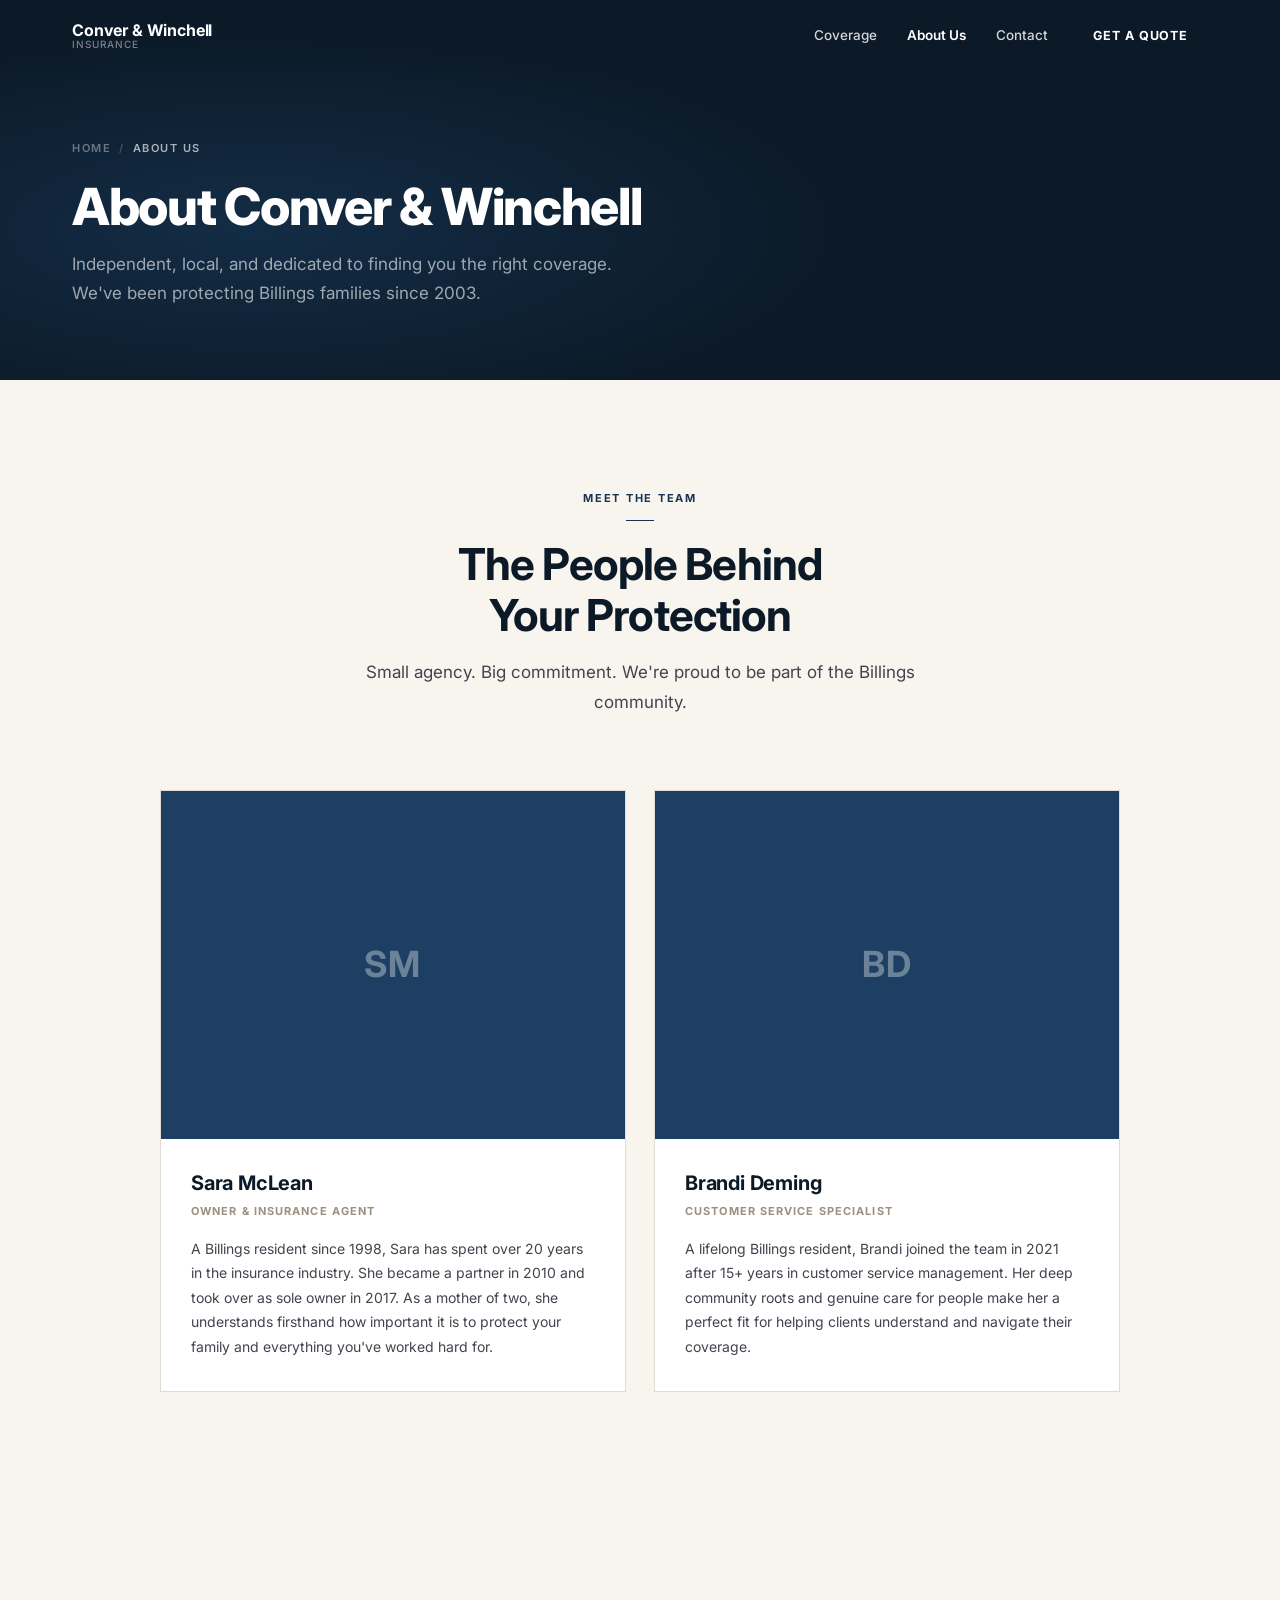
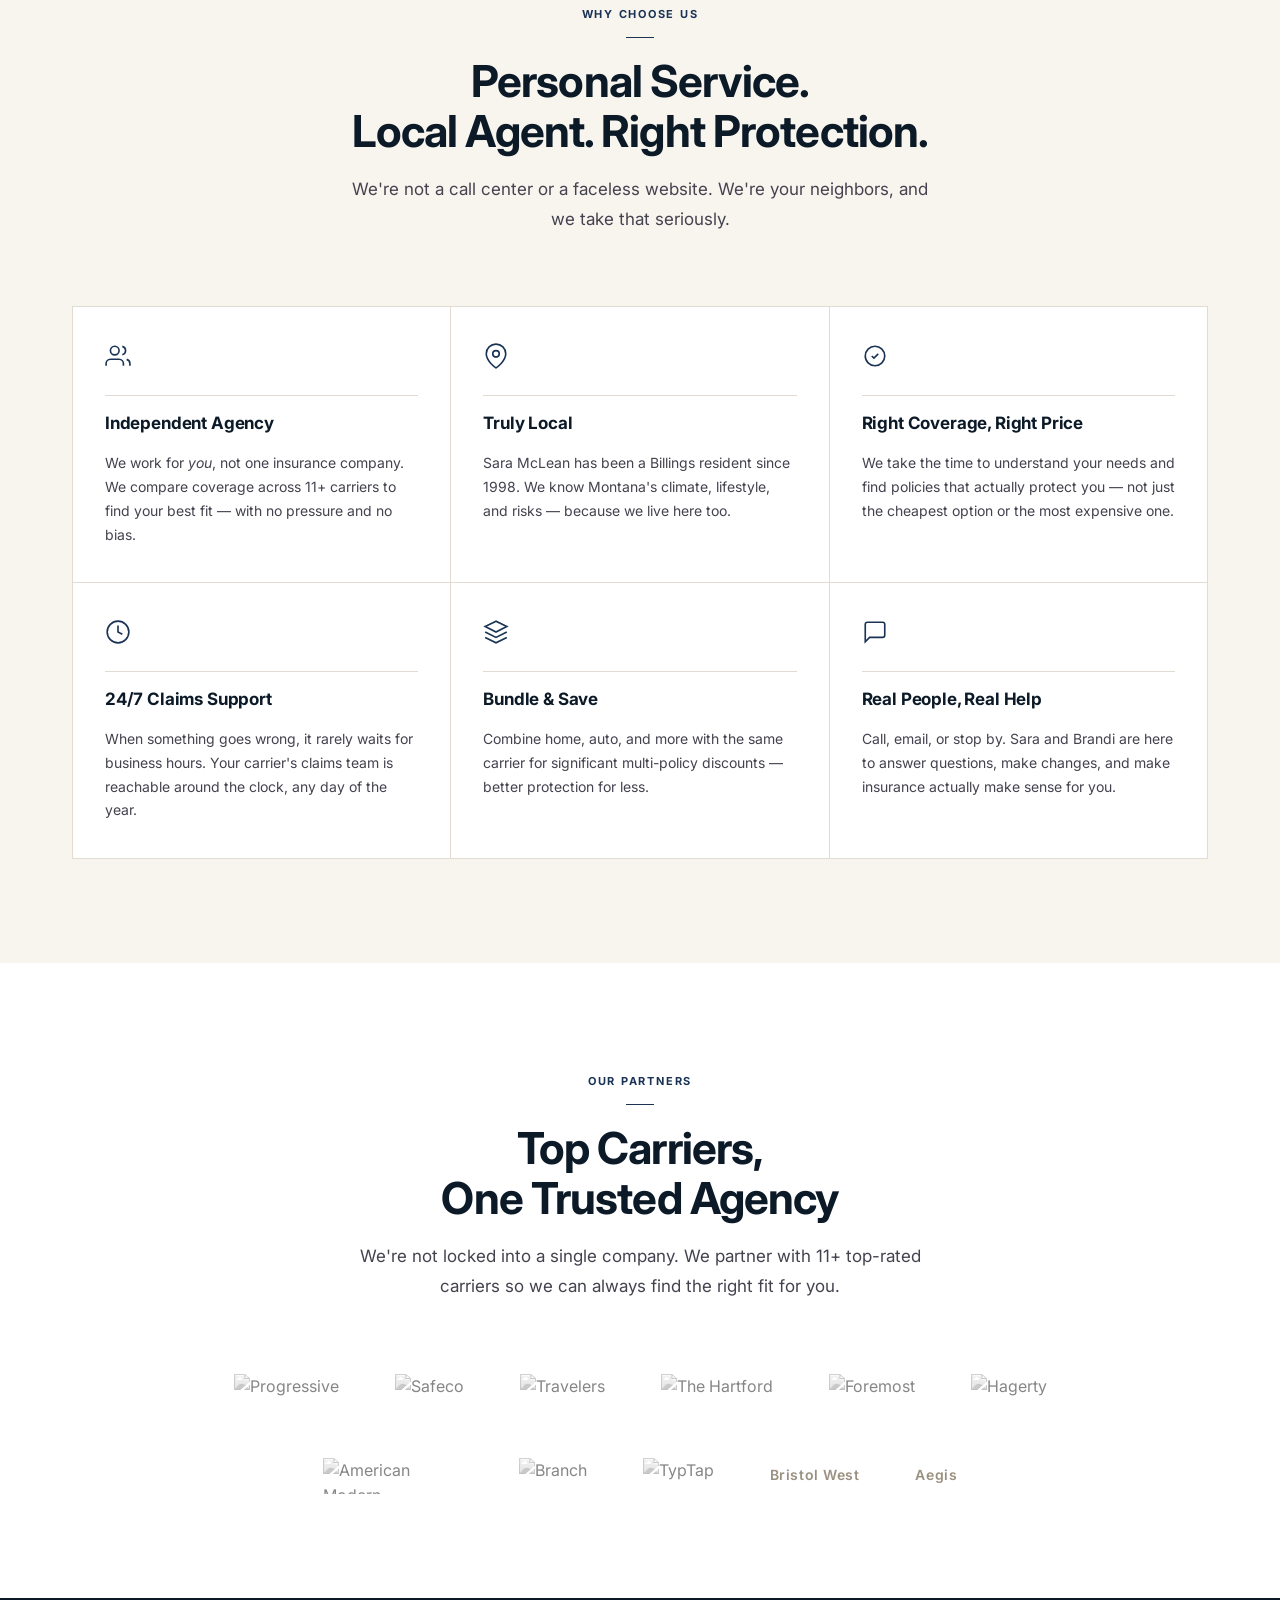
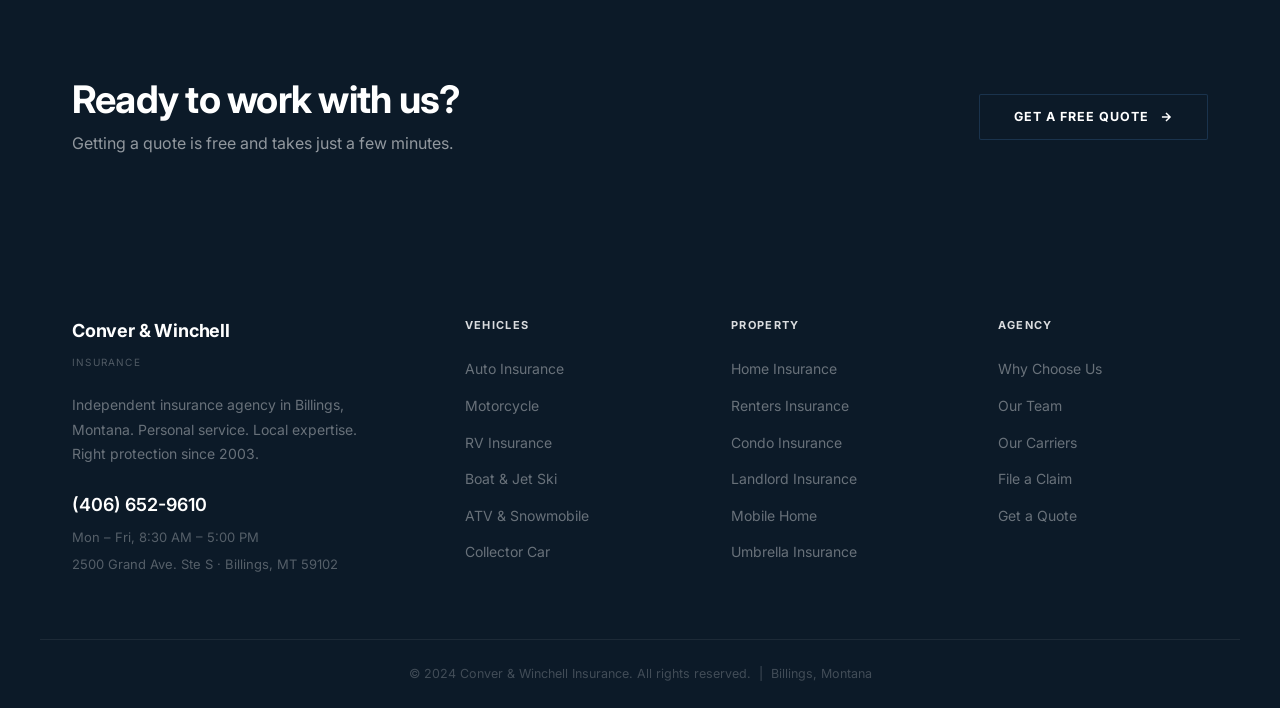
==== about.html @ ae06bf25 "Refactor to multi-page site + coverage redesign + logo fix - Split into 4 pages: index, coverage, ab" ====
<!DOCTYPE html>
<html lang="en">
<head>
  <meta charset="UTF-8" />
  <meta name="viewport" content="width=device-width, initial-scale=1.0" />
  <title>About Us | Conver &amp; Winchell Insurance | Billings, MT</title>
  <meta name="description" content="Meet Sara McLean and the Conver &amp; Winchell team. Billings' independent insurance agency since 2003, partnered with 11+ top-rated carriers." />
  <link rel="preconnect" href="https://fonts.googleapis.com" />
  <link rel="preconnect" href="https://fonts.gstatic.com" crossorigin />
  <link href="https://fonts.googleapis.com/css2?family=Inter:wght@300;400;500;600;700;800&display=swap" rel="stylesheet" />
  <link rel="stylesheet" href="css/styles.css" />
</head>
<body>

  <header class="nav" id="nav">
    <div class="container nav__inner">
      <a href="index.html" class="nav__brand">
        <img class="nav__logo-img" src="images/logo.jpg" alt="Conver &amp; Winchell Insurance" height="36" />
        <div class="nav__wordmark">
          <span class="nav__wordmark-main">Conver &amp; Winchell</span>
          <span class="nav__wordmark-sub">Insurance</span>
        </div>
      </a>
      <nav class="nav__links" id="navLinks">
        <a href="coverage.html">Coverage</a>
        <a href="about.html" class="active">About Us</a>
        <a href="contact.html">Contact</a>
        <a href="contact.html" class="nav__quote-btn">Get a Quote</a>
      </nav>
      <button class="nav__hamburger" id="navToggle" aria-label="Open menu" aria-expanded="false">
        <span></span><span></span><span></span>
      </button>
    </div>
  </header>

  <!-- PAGE HERO -->
  <div class="page-hero">
    <div class="container page-hero__content">
      <div class="page-hero__breadcrumb">
        <a href="index.html">Home</a>
        <span>/</span>
        <span style="color:rgba(255,255,255,0.65)">About Us</span>
      </div>
      <h1>About Conver &amp; Winchell</h1>
      <p>Independent, local, and dedicated to finding you the right coverage. We've been protecting Billings families since 2003.</p>
    </div>
  </div>

  <!-- TEAM -->
  <section class="section team">
    <div class="container">
      <div class="section-header">
        <div class="section-tag">Meet the Team</div>
        <h2>The People Behind<br>Your Protection</h2>
        <p>Small agency. Big commitment. We're proud to be part of the Billings community.</p>
      </div>
      <div class="team__grid">
        <div class="team-card">
          <div class="team-card__photo">
            <img src="https://static.wixstatic.com/media/12cca8_d02ec8679305476683359a0a6bf29cc0~mv2.jpg/v1/fill/w_800,h_534,al_c,q_85,usm_0.66_1.00_0.01,enc_avif,quality_auto/Sara%20(002).jpg" alt="Sara McLean, Owner" loading="lazy" onerror="this.closest('.team-card__photo').classList.add('team-card__photo--fallback'); this.remove();" />
            <div class="team-card__photo-fallback">SM</div>
          </div>
          <div class="team-card__info">
            <h3>Sara McLean</h3>
            <span class="team-card__role">Owner &amp; Insurance Agent</span>
            <p>A Billings resident since 1998, Sara has spent over 20 years in the insurance industry. She became a partner in 2010 and took over as sole owner in 2017. As a mother of two, she understands firsthand how important it is to protect your family and everything you've worked hard for.</p>
          </div>
        </div>
        <div class="team-card">
          <div class="team-card__photo">
            <img src="https://static.wixstatic.com/media/12cca8_3670897a6ec94ff3b78b48278ae83d05~mv2.jpg/v1/fill/w_800,h_534,al_c,q_85,usm_0.66_1.00_0.01,enc_avif,quality_auto/Brandi.jpg" alt="Brandi Deming, Customer Service Specialist" loading="lazy" onerror="this.closest('.team-card__photo').classList.add('team-card__photo--fallback'); this.remove();" />
            <div class="team-card__photo-fallback">BD</div>
          </div>
          <div class="team-card__info">
            <h3>Brandi Deming</h3>
            <span class="team-card__role">Customer Service Specialist</span>
            <p>A lifelong Billings resident, Brandi joined the team in 2021 after 15+ years in customer service management. Her deep community roots and genuine care for people make her a perfect fit for helping clients understand and navigate their coverage.</p>
          </div>
        </div>
      </div>
    </div>
  </section>

  <!-- WHY US (all 6) -->
  <section class="section why-us">
    <div class="container">
      <div class="section-header">
        <div class="section-tag">Why Choose Us</div>
        <h2>Personal Service.<br>Local Agent. Right Protection.</h2>
        <p>We're not a call center or a faceless website. We're your neighbors, and we take that seriously.</p>
      </div>
      <div class="why-grid" style="grid-template-columns:repeat(3,1fr);">
        <div class="why-card">
          <div class="why-card__icon"><svg width="26" height="26" viewBox="0 0 24 24" fill="none" stroke="currentColor" stroke-width="1.5"><path d="M17 21v-2a4 4 0 00-4-4H5a4 4 0 00-4 4v2"/><circle cx="9" cy="7" r="4"/><path d="M23 21v-2a4 4 0 00-3-3.87"/><path d="M16 3.13a4 4 0 010 7.75"/></svg></div>
          <h3>Independent Agency</h3>
          <p>We work for <em>you</em>, not one insurance company. We compare coverage across 11+ carriers to find your best fit — with no pressure and no bias.</p>
        </div>
        <div class="why-card">
          <div class="why-card__icon"><svg width="26" height="26" viewBox="0 0 24 24" fill="none" stroke="currentColor" stroke-width="1.5"><path d="M21 10c0 7-9 13-9 13s-9-6-9-13a9 9 0 0118 0z"/><circle cx="12" cy="10" r="3"/></svg></div>
          <h3>Truly Local</h3>
          <p>Sara McLean has been a Billings resident since 1998. We know Montana's climate, lifestyle, and risks — because we live here too.</p>
        </div>
        <div class="why-card">
          <div class="why-card__icon"><svg width="26" height="26" viewBox="0 0 24 24" fill="none" stroke="currentColor" stroke-width="1.5"><path d="M9 12l2 2 4-4"/><path d="M21 12a9 9 0 11-18 0 9 9 0 0118 0z"/></svg></div>
          <h3>Right Coverage, Right Price</h3>
          <p>We take the time to understand your needs and find policies that actually protect you — not just the cheapest option or the most expensive one.</p>
        </div>
        <div class="why-card">
          <div class="why-card__icon"><svg width="26" height="26" viewBox="0 0 24 24" fill="none" stroke="currentColor" stroke-width="1.5"><circle cx="12" cy="12" r="10"/><polyline points="12 6 12 12 16 14"/></svg></div>
          <h3>24/7 Claims Support</h3>
          <p>When something goes wrong, it rarely waits for business hours. Your carrier's claims team is reachable around the clock, any day of the year.</p>
        </div>
        <div class="why-card">
          <div class="why-card__icon"><svg width="26" height="26" viewBox="0 0 24 24" fill="none" stroke="currentColor" stroke-width="1.5"><path d="M12 2L2 7l10 5 10-5-10-5z"/><path d="M2 17l10 5 10-5"/><path d="M2 12l10 5 10-5"/></svg></div>
          <h3>Bundle &amp; Save</h3>
          <p>Combine home, auto, and more with the same carrier for significant multi-policy discounts — better protection for less.</p>
        </div>
        <div class="why-card">
          <div class="why-card__icon"><svg width="26" height="26" viewBox="0 0 24 24" fill="none" stroke="currentColor" stroke-width="1.5"><path d="M21 15a2 2 0 01-2 2H7l-4 4V5a2 2 0 012-2h14a2 2 0 012 2z"/></svg></div>
          <h3>Real People, Real Help</h3>
          <p>Call, email, or stop by. Sara and Brandi are here to answer questions, make changes, and make insurance actually make sense for you.</p>
        </div>
      </div>
    </div>
  </section>

  <!-- CARRIERS -->
  <section class="section carriers">
    <div class="container">
      <div class="section-header">
        <div class="section-tag">Our Partners</div>
        <h2>Top Carriers,<br>One Trusted Agency</h2>
        <p>We're not locked into a single company. We partner with 11+ top-rated carriers so we can always find the right fit for you.</p>
      </div>
      <div class="carriers__logos">
        <img class="carrier-logo" src="https://static.wixstatic.com/media/12cca8_eb70cc2b3afc4ffab5238d808706088e~mv2.jpg/v1/fill/w_230,h_42,al_c,q_80,usm_0.66_1.00_0.01,enc_avif,quality_auto/Progressive-Logo.jpg" alt="Progressive" loading="lazy" />
        <img class="carrier-logo" src="https://static.wixstatic.com/media/12cca8_be82174fc90d4200a54d570a594340ab~mv2.jpg/v1/fill/w_220,h_53,al_c,q_80,usm_0.66_1.00_0.01,enc_avif,quality_auto/safeco-insurance-logo-vector-safecologo.jpg" alt="Safeco" loading="lazy" />
        <img class="carrier-logo" src="https://static.wixstatic.com/media/12cca8_a5897dedb7a54caf919b7705b8a8332e~mv2.jpg/v1/fill/w_167,h_104,al_c,q_80,usm_0.66_1.00_0.01,enc_avif,quality_auto/Travelers-Logo.jpg" alt="Travelers" loading="lazy" />
        <img class="carrier-logo" src="https://static.wixstatic.com/media/12cca8_f392fc40018f4c13a8d346295acd20ad~mv2.png/v1/fill/w_142,h_68,al_c,q_85,usm_0.66_1.00_0.01,enc_avif,quality_auto/HARTFORD.png" alt="The Hartford" loading="lazy" />
        <img class="carrier-logo" src="https://static.wixstatic.com/media/12cca8_542b63949d0f4581acd6d596372db9f6~mv2.png/v1/fill/w_180,h_42,al_c,q_85,enc_avif,quality_auto/Foremost_color_med.png" alt="Foremost" loading="lazy" />
        <img class="carrier-logo" src="https://static.wixstatic.com/media/12cca8_94cd433cd9ab499a893c1ceb09496457~mv2.png/v1/fill/w_180,h_34,al_c,q_85,usm_0.66_1.00_0.01,enc_avif,quality_auto/hagerty.png" alt="Hagerty" loading="lazy" />
        <img class="carrier-logo" src="https://static.wixstatic.com/media/12cca8_4eeb69798c844471b12ec43713941ce2~mv2.jpg/v1/fill/w_144,h_68,al_c,q_80,usm_0.66_1.00_0.01,enc_avif,quality_auto/AMIG-logo.jpg" alt="American Modern" loading="lazy" />
        <img class="carrier-logo" src="https://static.wixstatic.com/media/12cca8_051c0cf121d84843b0f9e09557c75b91~mv2.png/v1/crop/x_0,y_3,w_276,h_94/fill/w_180,h_61,al_c,q_85,usm_0.66_1.00_0.01,enc_avif,quality_auto/branch.png" alt="Branch" loading="lazy" />
        <img class="carrier-logo" src="https://static.wixstatic.com/media/12cca8_ef57042d51fb4580a49aae3b938a0dbe~mv2.png/v1/crop/x_0,y_8,w_237,h_86/fill/w_180,h_65,al_c,q_85,usm_0.66_1.00_0.01,enc_avif,quality_auto/typtap.png" alt="TypTap" loading="lazy" />
        <span class="carrier-text-badge">Bristol West</span>
        <span class="carrier-text-badge">Aegis</span>
      </div>
    </div>
  </section>

  <!-- CTA STRIP -->
  <div class="cta-strip">
    <div class="container">
      <div class="cta-strip__inner">
        <div>
          <h2>Ready to work with us?</h2>
          <p>Getting a quote is free and takes just a few minutes.</p>
        </div>
        <a href="contact.html" class="btn-primary">
          <span>Get a Free Quote</span>
          <svg width="14" height="14" viewBox="0 0 24 24" fill="none" stroke="currentColor" stroke-width="2.5"><path d="M5 12h14M12 5l7 7-7 7"/></svg>
        </a>
      </div>
    </div>
  </div>

  <footer class="footer">
    <div class="container footer__inner">
      <div class="footer__brand">
        <div class="footer__wordmark"><span>Conver &amp; Winchell</span><small>Insurance</small></div>
        <p>Independent insurance agency in Billings, Montana. Personal service. Local expertise. Right protection since 2003.</p>
        <div class="footer__contact-info">
          <a href="tel:4066529610">(406) 652-9610</a>
          <span>Mon – Fri, 8:30 AM – 5:00 PM</span>
          <span>2500 Grand Ave. Ste S · Billings, MT 59102</span>
        </div>
      </div>
      <div class="footer__col"><h4>Vehicles</h4><ul><li><a href="coverage.html">Auto Insurance</a></li><li><a href="coverage.html">Motorcycle</a></li><li><a href="coverage.html">RV Insurance</a></li><li><a href="coverage.html">Boat &amp; Jet Ski</a></li><li><a href="coverage.html">ATV &amp; Snowmobile</a></li><li><a href="coverage.html">Collector Car</a></li></ul></div>
      <div class="footer__col"><h4>Property</h4><ul><li><a href="coverage.html">Home Insurance</a></li><li><a href="coverage.html">Renters Insurance</a></li><li><a href="coverage.html">Condo Insurance</a></li><li><a href="coverage.html">Landlord Insurance</a></li><li><a href="coverage.html">Mobile Home</a></li><li><a href="coverage.html">Umbrella Insurance</a></li></ul></div>
      <div class="footer__col"><h4>Agency</h4><ul><li><a href="about.html">Why Choose Us</a></li><li><a href="about.html">Our Team</a></li><li><a href="about.html">Our Carriers</a></li><li><a href="contact.html">File a Claim</a></li><li><a href="contact.html">Get a Quote</a></li></ul></div>
    </div>
    <div class="footer__bottom"><div class="container"><p>&copy; 2024 Conver &amp; Winchell Insurance. All rights reserved. &nbsp;|&nbsp; Billings, Montana</p></div></div>
  </footer>

  <script src="js/main.js"></script>
</body>
</html>
---- css/styles.css ----
/* ============================================================
   Conver & Winchell Insurance — Stylesheet v4
   Multi-page. Navy + white. No boxes on coverage.
   ============================================================ */

:root {
  --navy:       #1a3355;
  --navy-dark:  #0c1a28;
  --navy-mid:   #1d3f63;
  --cream:      #f8f5ef;
  --off-white:  #f0ebe0;
  --stone:      #e2dbd2;
  --mid-stone:  #9a9080;
  --text-dark:  #0d0d14;
  --text-mid:   #44424e;
  --text-light: #7a7070;
  --white:      #ffffff;

  --font: 'Inter', system-ui, -apple-system, BlinkMacSystemFont, 'Segoe UI', sans-serif;

  --shadow-sm:  0 1px 3px rgba(0,0,0,0.08);
  --shadow-md:  0 4px 20px rgba(0,0,0,0.10);
  --shadow-lg:  0 12px 44px rgba(0,0,0,0.13);
  --shadow-xl:  0 24px 72px rgba(0,0,0,0.16);

  --r1: 2px;
  --r2: 4px;
}

/* === RESET === */
*, *::before, *::after { box-sizing: border-box; margin: 0; padding: 0; }
html { scroll-behavior: smooth; font-size: 16px; }
body {
  font-family: var(--font);
  color: var(--text-dark);
  background: var(--white);
  line-height: 1.6;
  -webkit-font-smoothing: antialiased;
}
img { max-width: 100%; height: auto; display: block; }
a { text-decoration: none; color: inherit; }
em { font-style: italic; }

.container { max-width: 1200px; margin: 0 auto; padding: 0 32px; }
.section { padding: 104px 0; }

/* Section label */
.section-tag {
  display: inline-block;
  font-size: 11px;
  font-weight: 700;
  letter-spacing: 0.16em;
  text-transform: uppercase;
  color: var(--navy);
  margin-bottom: 18px;
  position: relative;
  padding-bottom: 14px;
}
.section-tag::after {
  content: '';
  position: absolute;
  bottom: 0; left: 50%;
  transform: translateX(-50%);
  width: 28px; height: 1px;
  background: var(--navy);
}

.section-header { text-align: center; max-width: 600px; margin: 0 auto 72px; }
.section-header h2 {
  font-size: clamp(28px, 3.8vw, 44px);
  font-weight: 700;
  color: var(--navy-dark);
  line-height: 1.15;
  margin-bottom: 18px;
  letter-spacing: -0.02em;
}
.section-header p { font-size: 17px; color: var(--text-mid); line-height: 1.75; }

/* ============================================================
   BUTTONS
   ============================================================ */
.btn {
  display: inline-flex; align-items: center; justify-content: center;
  gap: 9px; padding: 14px 32px;
  border-radius: var(--r1);
  font-family: var(--font); font-size: 12.5px; font-weight: 700;
  letter-spacing: 0.08em; text-transform: uppercase;
  cursor: pointer; border: none;
  transition: all 0.2s ease; white-space: nowrap; line-height: 1;
}

.btn--outline-white {
  background: transparent; color: var(--white);
  border: 1px solid rgba(255,255,255,0.38);
}
.btn--outline-white:hover {
  background: rgba(255,255,255,0.10);
  border-color: rgba(255,255,255,0.65);
  transform: translateY(-1px);
}

.btn--navy { background: var(--navy); color: var(--white); }
.btn--navy:hover { background: var(--navy-dark); transform: translateY(-1px); }

.btn--full { width: 100%; }

/* Animated primary CTA */
.btn-primary {
  position: relative; overflow: hidden;
  display: inline-flex; align-items: center; justify-content: center;
  gap: 10px; padding: 15px 34px;
  border-radius: var(--r1);
  font-family: var(--font); font-size: 12.5px; font-weight: 700;
  letter-spacing: 0.08em; text-transform: uppercase;
  color: var(--white); background: var(--navy-dark);
  border: 1px solid rgba(80,140,210,0.22);
  cursor: pointer; white-space: nowrap; line-height: 1;
  text-decoration: none;
  transition: transform 0.2s ease, box-shadow 0.3s ease, border-color 0.35s ease;
}
.btn-primary::before {
  content: '';
  position: absolute; inset: -24px;
  background: linear-gradient(120deg,
    #0c1a28 0%, #0f2d6e 22%, #1a4fa0 44%,
    #2464be 55%, #1a4fa0 66%, #0f2d6e 80%, #0c1a28 100%
  );
  background-size: 280% 280%;
  opacity: 0; filter: blur(14px);
  animation: cta-drift 6s ease infinite;
  transition: opacity 0.45s ease; z-index: 0;
}
.btn-primary:hover::before { opacity: 0.95; }
.btn-primary:hover {
  transform: translateY(-1px);
  box-shadow: 0 8px 36px rgba(15,45,110,0.55);
  border-color: rgba(80,140,210,0.50);
}
.btn-primary:active { transform: translateY(0); }
.btn-primary span, .btn-primary svg { position: relative; z-index: 1; }
.btn-primary.btn--full { width: 100%; }

@keyframes cta-drift {
  0%   { background-position: 0% 50%; }
  50%  { background-position: 100% 50%; }
  100% { background-position: 0% 50%; }
}

/* ============================================================
   NAVIGATION
   ============================================================ */
.nav {
  position: fixed; top: 0; left: 0; right: 0; z-index: 200;
  background: linear-gradient(to bottom, rgba(12,26,40,0.72) 0%, transparent 100%);
  transition: background 0.3s ease, box-shadow 0.3s ease;
}
.nav.scrolled {
  background: rgba(255,255,255,0.97);
  backdrop-filter: blur(20px);
  -webkit-backdrop-filter: blur(20px);
  box-shadow: 0 1px 0 rgba(0,0,0,0.08);
}

.nav__inner {
  display: flex; align-items: center; justify-content: space-between;
  height: 72px;
}

/* Logo: image shows only on white (scrolled) nav */
.nav__brand { display: flex; align-items: center; }

.nav__logo-img {
  display: none; height: 36px; width: auto; object-fit: contain;
}
.nav.scrolled .nav__logo-img { display: block; }

/* Wordmark: plain white text over dark hero — no box, no background */
.nav__wordmark { display: flex; flex-direction: column; line-height: 1.1; }
.nav__wordmark-main {
  font-size: 16px; font-weight: 700;
  color: var(--white); letter-spacing: -0.01em;
}
.nav__wordmark-sub {
  font-size: 10px; font-weight: 500;
  color: rgba(255,255,255,0.45);
  letter-spacing: 0.10em; text-transform: uppercase;
}
.nav.scrolled .nav__wordmark { display: none; }

/* Desktop links */
.nav__links { display: flex; align-items: center; gap: 0; }
.nav__links a {
  font-size: 13.5px; font-weight: 500;
  color: rgba(255,255,255,0.82);
  padding: 8px 15px;
  transition: color 0.2s ease;
  border-radius: var(--r1);
}
.nav__links a:hover { color: var(--white); }
.nav__links a.active { color: var(--white); font-weight: 600; }

.nav.scrolled .nav__links a { color: var(--text-mid); }
.nav.scrolled .nav__links a:hover { color: var(--navy-dark); }
.nav.scrolled .nav__links a.active { color: var(--navy-dark); font-weight: 600; }

.nav__quote-btn {
  background: var(--navy-dark) !important; color: var(--white) !important;
  font-weight: 700 !important; font-size: 12.5px !important;
  letter-spacing: 0.07em !important; text-transform: uppercase !important;
  border-radius: var(--r1) !important; padding: 9px 20px !important;
  margin-left: 10px;
  transition: background 0.2s ease, box-shadow 0.2s ease !important;
}
.nav__quote-btn:hover {
  background: var(--navy) !important;
  box-shadow: 0 4px 16px rgba(12,26,40,0.30) !important;
}
/* On scrolled white nav the quote btn stays dark */
.nav.scrolled .nav__quote-btn {
  background: var(--navy-dark) !important;
  color: var(--white) !important;
}

/* Hamburger */
.nav__hamburger {
  display: none; flex-direction: column; justify-content: center;
  gap: 5px; width: 36px; height: 36px;
  background: none; border: none; cursor: pointer; padding: 4px;
}
.nav__hamburger span {
  display: block; width: 22px; height: 1.5px;
  background: var(--white); transition: all 0.2s ease;
}
.nav.scrolled .nav__hamburger span { background: var(--navy-dark); }
.nav__hamburger.open span:nth-child(1) { transform: translateY(6.5px) rotate(45deg); }
.nav__hamburger.open span:nth-child(2) { opacity: 0; }
.nav__hamburger.open span:nth-child(3) { transform: translateY(-6.5px) rotate(-45deg); }

/* ============================================================
   HOME HERO
   ============================================================ */
.hero {
  display: grid; grid-template-columns: 1fr 1fr;
  min-height: 100vh; min-height: 100svh; overflow: hidden;
}
.hero__left {
  background: var(--navy-dark);
  display: flex; flex-direction: column; justify-content: center;
  padding: 132px 72px 80px;
  position: relative; z-index: 1;
}
.hero__left::before {
  content: ''; position: absolute; inset: 0;
  background: radial-gradient(ellipse 80% 60% at 10% 60%, rgba(26,63,99,0.6) 0%, transparent 70%);
  pointer-events: none;
}
.hero__logo-lockup {
  display: flex; align-items: center; gap: 14px;
  margin-bottom: 44px; position: relative;
}
.hero__logo-main { font-size: 18px; font-weight: 700; color: var(--white); letter-spacing: -0.01em; white-space: nowrap; }
.hero__logo-rule { display: block; width: 1px; height: 20px; background: rgba(255,255,255,0.20); flex-shrink: 0; }
.hero__logo-sub { font-size: 11px; font-weight: 500; color: rgba(255,255,255,0.40); letter-spacing: 0.12em; text-transform: uppercase; }
.hero__eyebrow { font-size: 11.5px; font-weight: 600; letter-spacing: 0.12em; text-transform: uppercase; color: rgba(255,255,255,0.52); margin-bottom: 20px; position: relative; }
.hero__title { font-size: clamp(36px,3.8vw,58px); font-weight: 800; color: var(--white); line-height: 1.08; letter-spacing: -0.025em; margin-bottom: 22px; position: relative; }
.hero__desc { font-size: 16.5px; color: rgba(255,255,255,0.65); line-height: 1.75; margin-bottom: 40px; max-width: 480px; position: relative; }
.hero__ctas { display: flex; flex-wrap: wrap; gap: 12px; margin-bottom: 56px; position: relative; }
.hero__carriers { position: relative; }
.hero__carriers-label { display: block; font-size: 10.5px; font-weight: 600; letter-spacing: 0.12em; text-transform: uppercase; color: rgba(255,255,255,0.28); margin-bottom: 12px; }
.hero__carrier-list { display: flex; flex-wrap: wrap; gap: 8px; }
.hero__carrier-list span { font-size: 12px; font-weight: 500; color: rgba(255,255,255,0.50); background: rgba(255,255,255,0.06); border: 1px solid rgba(255,255,255,0.10); padding: 5px 13px; border-radius: var(--r1); }

.hero__right { position: relative; overflow: hidden; background: var(--navy-mid); }
.hero__car-img { width: 100%; height: 100%; object-fit: cover; object-position: center; display: block; }
.hero__right-fade { position: absolute; top: 0; bottom: 0; left: 0; width: 140px; background: linear-gradient(to right, var(--navy-dark), transparent); pointer-events: none; }

@keyframes fadeUp { from { opacity:0; transform:translateY(18px); } to { opacity:1; transform:translateY(0); } }
.hero__logo-lockup { animation: fadeUp 0.65s 0.15s ease both; }
.hero__eyebrow     { animation: fadeUp 0.65s 0.30s ease both; }
.hero__title       { animation: fadeUp 0.65s 0.45s ease both; }
.hero__desc        { animation: fadeUp 0.65s 0.58s ease both; }
.hero__ctas        { animation: fadeUp 0.65s 0.70s ease both; }
.hero__carriers    { animation: fadeUp 0.65s 0.82s ease both; }

/* ============================================================
   INTERIOR PAGE HERO (compact dark header)
   ============================================================ */
.page-hero {
  background: var(--navy-dark);
  padding: 140px 0 72px;
  position: relative;
  overflow: hidden;
}
.page-hero::before {
  content: ''; position: absolute; inset: 0;
  background: radial-gradient(ellipse 70% 80% at 20% 60%, rgba(26,63,99,0.5) 0%, transparent 65%);
  pointer-events: none;
}
.page-hero__content { position: relative; z-index: 1; }
.page-hero__breadcrumb {
  font-size: 11px; font-weight: 600; letter-spacing: 0.14em;
  text-transform: uppercase; color: rgba(255,255,255,0.38);
  margin-bottom: 20px;
  display: flex; align-items: center; gap: 8px;
}
.page-hero__breadcrumb a { color: rgba(255,255,255,0.38); transition: color 0.2s; }
.page-hero__breadcrumb a:hover { color: rgba(255,255,255,0.65); }
.page-hero__breadcrumb span { color: rgba(255,255,255,0.22); }
.page-hero h1 {
  font-size: clamp(32px, 4vw, 52px); font-weight: 800;
  color: var(--white); line-height: 1.1; letter-spacing: -0.025em;
  margin-bottom: 16px;
}
.page-hero p { font-size: 17px; color: rgba(255,255,255,0.60); line-height: 1.7; max-width: 560px; }

/* ============================================================
   STATS BAR
   ============================================================ */
.stats { background: var(--navy); }
.stats__grid { display: grid; grid-template-columns: repeat(4,1fr); }
.stat { padding: 48px 24px; text-align: center; border-right: 1px solid rgba(255,255,255,0.07); }
.stat:last-child { border-right: none; }
.stat__number { font-size: 42px; font-weight: 800; color: var(--white); line-height: 1; margin-bottom: 8px; letter-spacing: -0.02em; }
.stat__label { font-size: 12.5px; font-weight: 500; color: rgba(255,255,255,0.45); letter-spacing: 0.03em; line-height: 1.4; }

/* ============================================================
   HOME: FEATURED COVERAGE PREVIEW
   ============================================================ */
.featured-coverage { background: var(--white); }

.featured-coverage__grid {
  display: grid;
  grid-template-columns: repeat(3,1fr);
  gap: 0;
  border: 1px solid var(--stone);
  margin-bottom: 40px;
}

.feat-item {
  padding: 36px 32px 32px;
  border-right: 1px solid var(--stone);
  display: flex; flex-direction: column; gap: 14px;
  transition: background 0.2s ease;
}
.feat-item:last-child { border-right: none; }
.feat-item:hover { background: var(--cream); }

.feat-item__icon { color: var(--navy); margin-bottom: 4px; }

.feat-item__num {
  font-size: 10px; font-weight: 700; letter-spacing: 0.14em;
  text-transform: uppercase; color: var(--mid-stone);
}
.feat-item h3 { font-size: 20px; font-weight: 700; color: var(--navy-dark); letter-spacing: -0.01em; }
.feat-item p { font-size: 14px; color: var(--text-mid); line-height: 1.7; flex: 1; }
.feat-item__link {
  font-size: 12px; font-weight: 700; color: var(--navy);
  text-transform: uppercase; letter-spacing: 0.07em;
  display: inline-flex; align-items: center; gap: 6px;
  transition: gap 0.2s ease;
}
.feat-item:hover .feat-item__link { gap: 10px; }

.featured-coverage__all {
  text-align: center;
}
.featured-coverage__all a {
  font-size: 13px; font-weight: 700; color: var(--navy);
  text-transform: uppercase; letter-spacing: 0.08em;
  border-bottom: 1px solid var(--navy);
  padding-bottom: 2px;
  transition: opacity 0.2s ease;
}
.featured-coverage__all a:hover { opacity: 0.6; }

/* ============================================================
   COVERAGE PAGE — editorial list (no boxes)
   ============================================================ */
.coverage-page { background: var(--white); }

.coverage-section { padding: 72px 0 0; }
.coverage-section:last-child { padding-bottom: 104px; }

.coverage-section__header {
  display: flex; align-items: baseline;
  gap: 20px; padding-bottom: 24px;
  border-bottom: 2px solid var(--navy-dark);
  margin-bottom: 0;
}
.coverage-section__title {
  font-size: 13px; font-weight: 700; letter-spacing: 0.14em;
  text-transform: uppercase; color: var(--navy-dark);
}
.coverage-section__count {
  font-size: 12px; color: var(--mid-stone); letter-spacing: 0.04em;
}

/* Each coverage type — a horizontal row, no box */
.cov-row {
  display: grid;
  grid-template-columns: 52px 1fr auto;
  align-items: start;
  gap: 24px;
  padding: 32px 0;
  border-bottom: 1px solid var(--stone);
  cursor: default;
  transition: background 0.18s ease, padding-left 0.18s ease;
  border-radius: 0;
}
.cov-row:hover {
  background: var(--cream);
  padding-left: 16px;
  padding-right: 16px;
  margin-left: -16px;
  margin-right: -16px;
}

.cov-row__icon {
  width: 52px; height: 52px;
  display: flex; align-items: center; justify-content: center;
  color: var(--navy); flex-shrink: 0; margin-top: 2px;
}
.cov-row__body { display: flex; flex-direction: column; gap: 8px; }
.cov-row__title { font-size: 19px; font-weight: 700; color: var(--navy-dark); letter-spacing: -0.01em; }
.cov-row__desc { font-size: 14px; color: var(--text-mid); line-height: 1.7; max-width: 560px; }
.cov-row__carriers { font-size: 11.5px; color: var(--mid-stone); font-weight: 500; margin-top: 2px; }

.cov-row__action {
  display: flex; align-items: center; gap: 6px;
  font-size: 12px; font-weight: 700; color: var(--navy);
  text-transform: uppercase; letter-spacing: 0.07em;
  opacity: 0; transition: opacity 0.18s ease;
  padding-top: 6px; white-space: nowrap;
}
.cov-row:hover .cov-row__action { opacity: 1; }

/* ============================================================
   WHY US (home condensed 3-col + about full 3-col)
   ============================================================ */
.why-us { background: var(--cream); }

.why-grid {
  display: grid; grid-template-columns: repeat(3,1fr);
  gap: 1px; background: var(--stone); border: 1px solid var(--stone);
}
.why-card {
  display: flex; flex-direction: column; gap: 14px;
  padding: 36px 32px; background: var(--white);
  transition: background 0.2s ease;
}
.why-card:hover { background: var(--cream); }
.why-card__icon { color: var(--navy); margin-bottom: 4px; }
.why-card h3 {
  font-size: 17px; font-weight: 700; color: var(--navy-dark);
  letter-spacing: -0.01em; padding-top: 14px;
  border-top: 1px solid var(--stone);
}
.why-card p { font-size: 14px; color: var(--text-mid); line-height: 1.70; }
.why-card p em { font-style: italic; }

/* ============================================================
   LIFESTYLE SECTION (house image)
   ============================================================ */
.lifestyle { display: grid; grid-template-columns: 1fr 1fr; min-height: 560px; overflow: hidden; }
.lifestyle__visual { position: relative; overflow: hidden; }
.lifestyle__visual img { width:100%; height:100%; object-fit:cover; object-position:center; display:block; transition: transform 0.8s ease; }
.lifestyle:hover .lifestyle__visual img { transform: scale(1.03); }
.lifestyle__content { background: var(--navy-dark); padding: 80px 72px; display: flex; flex-direction: column; justify-content: center; gap: 20px; }
.lifestyle__content .section-tag { color: rgba(255,255,255,0.52); text-align: left; margin-bottom: 0; }
.lifestyle__content .section-tag::after { left: 0; transform: none; background: rgba(255,255,255,0.22); }
.lifestyle__content h2 { font-size: clamp(28px,3vw,42px); font-weight: 700; color: var(--white); line-height: 1.12; letter-spacing: -0.02em; }
.lifestyle__content p { font-size: 16px; color: rgba(255,255,255,0.58); line-height: 1.75; max-width: 400px; }

/* ============================================================
   TEAM
   ============================================================ */
.team { background: var(--cream); }
.team__grid { display: grid; grid-template-columns: repeat(2,1fr); gap: 28px; max-width: 960px; margin: 0 auto; }
.team-card { background: var(--white); border: 1px solid var(--stone); overflow: hidden; transition: box-shadow 0.25s ease, transform 0.25s ease; }
.team-card:hover { box-shadow: var(--shadow-lg); transform: translateY(-3px); }
.team-card__photo { position: relative; width: 100%; aspect-ratio: 4/3; overflow: hidden; background: var(--navy-mid); }
.team-card__photo img { width:100%; height:100%; object-fit:cover; object-position:center top; display:block; transition: transform 0.6s ease; }
.team-card:hover .team-card__photo img { transform: scale(1.04); }
.team-card__photo-fallback { position:absolute; inset:0; display:flex; align-items:center; justify-content:center; font-size:36px; font-weight:700; color:rgba(255,255,255,0.35); background:var(--navy-mid); letter-spacing:0.04em; }
.team-card__photo:not(.team-card__photo--fallback) .team-card__photo-fallback { display: none; }
.team-card__info { padding: 28px 30px 32px; }
.team-card__info h3 { font-size: 20px; font-weight: 700; color: var(--navy-dark); margin-bottom: 4px; letter-spacing: -0.01em; }
.team-card__role { display:block; font-size:11px; font-weight:700; color:var(--mid-stone); text-transform:uppercase; letter-spacing:0.10em; margin-bottom:16px; }
.team-card__info p { font-size: 14px; color: var(--text-mid); line-height: 1.75; }

/* ============================================================
   CARRIERS
   ============================================================ */
.carriers { background: var(--white); }
.carriers__logos { display:flex; flex-wrap:wrap; gap:48px 56px; align-items:center; justify-content:center; max-width:900px; margin:0 auto; }
.carrier-logo { height:36px; width:auto; max-width:140px; object-fit:contain; filter:grayscale(1) opacity(0.50); transition:filter 0.25s ease; }
.carrier-logo:hover { filter:grayscale(0) opacity(1); }
.carrier-text-badge { font-size:14px; font-weight:600; color:var(--mid-stone); letter-spacing:0.04em; transition:color 0.2s; cursor:default; }
.carrier-text-badge:hover { color:var(--navy); }

/* ============================================================
   CONTACT / QUOTE
   ============================================================ */
.cta-section { padding: 104px 0; background: var(--cream); }
.cta-box {
  background: var(--white); border: 1px solid var(--stone);
  box-shadow: var(--shadow-xl); display: grid;
  grid-template-columns: 1fr 1fr; border-radius: var(--r1); overflow: hidden;
}
.cta-box__content { background: var(--navy-dark); padding: 64px 52px; display: flex; flex-direction: column; gap: 20px; }
.cta-box__content h2 { font-size: clamp(22px,2.8vw,36px); font-weight: 700; color: var(--white); line-height: 1.18; letter-spacing: -0.02em; }
.cta-box__content > p { font-size: 16px; color: rgba(255,255,255,0.58); line-height: 1.75; }
.cta-box__contact-list { display:flex; flex-direction:column; gap:18px; margin-top:8px; padding-top:28px; border-top:1px solid rgba(255,255,255,0.09); }
.contact-row { display:flex; align-items:flex-start; gap:14px; color:rgba(255,255,255,0.62); font-size:15px; line-height:1.5; }
.contact-row svg { min-width:18px; color:rgba(255,255,255,0.50); margin-top:2px; }
.contact-row a { color:var(--white); font-weight:600; font-size:18px; transition:opacity 0.2s; }
.contact-row a:hover { opacity: 0.75; }

.cta-box__form { padding: 56px 48px; background: var(--white); }
.cta-box__form h3 { font-size:21px; font-weight:700; color:var(--navy-dark); margin-bottom:30px; letter-spacing:-0.01em; }
.quote-form { display:flex; flex-direction:column; gap:16px; }
.form-row { display:grid; grid-template-columns:1fr 1fr; gap:12px; }
.form-group { display:flex; flex-direction:column; gap:6px; }
.form-group label { font-size:12px; font-weight:700; color:var(--text-dark); letter-spacing:0.04em; text-transform:uppercase; }
.form-group input, .form-group select, .form-group textarea {
  width:100%; padding:12px 14px;
  border:1px solid var(--stone); border-radius:var(--r1);
  font-family:var(--font); font-size:14px; color:var(--text-dark);
  background:var(--white); transition:border-color 0.2s, box-shadow 0.2s;
  outline:none; appearance:none; -webkit-appearance:none;
}
.form-group input::placeholder, .form-group textarea::placeholder { color:#bab0a0; }
.form-group input:focus, .form-group select:focus, .form-group textarea:focus { border-color:var(--navy-mid); box-shadow:0 0 0 2px rgba(26,51,85,0.10); }
.form-group select { background-image:url("data:image/svg+xml,%3Csvg xmlns='http://www.w3.org/2000/svg' width='16' height='16' viewBox='0 0 24 24' fill='none' stroke='%237a7070' stroke-width='2'%3E%3Cpolyline points='6 9 12 15 18 9'/%3E%3C/svg%3E"); background-repeat:no-repeat; background-position:right 12px center; padding-right:40px; cursor:pointer; }
.form-group textarea { resize:vertical; min-height:80px; }
.form-note { font-size:12px; color:var(--mid-stone); text-align:center; margin-top:2px; }

/* ============================================================
   CLAIMS
   ============================================================ */
.claims { background: var(--white); }
.claims__grid { display:grid; grid-template-columns:repeat(4,1fr); gap:1px; background:var(--stone); border:1px solid var(--stone); margin-bottom:32px; }
.claim-card { background:var(--white); padding:24px; display:flex; flex-direction:column; gap:8px; transition:background 0.2s; }
.claim-card:hover { background:var(--navy-dark); }
.claim-card__carrier { font-size:10.5px; font-weight:700; color:var(--mid-stone); text-transform:uppercase; letter-spacing:0.10em; transition:color 0.2s; }
.claim-card:hover .claim-card__carrier { color:rgba(255,255,255,0.40); }
.claim-card__phone { font-size:16px; font-weight:600; color:var(--navy); transition:color 0.2s; }
.claim-card:hover .claim-card__phone { color:var(--white); }
.claims__note { text-align:center; padding:22px; background:var(--cream); border:1px solid var(--stone); font-size:15px; color:var(--text-mid); }
.claims__note a { color:var(--navy); font-weight:600; border-bottom:1px solid rgba(26,51,85,0.25); }
.claims__note a:hover { border-color:var(--navy); }

/* ============================================================
   CONTACT INFO BLOCK (contact page)
   ============================================================ */
.contact-info-strip {
  background: var(--navy-dark);
  padding: 56px 0;
}
.contact-info-strip__grid {
  display: grid; grid-template-columns: repeat(3,1fr);
  gap: 1px; background: rgba(255,255,255,0.08);
  border: 1px solid rgba(255,255,255,0.08);
}
.contact-info-item {
  padding: 40px 36px; background: var(--navy-dark);
  display: flex; flex-direction: column; gap: 10px;
}
.contact-info-item__label { font-size:10.5px; font-weight:700; letter-spacing:0.14em; text-transform:uppercase; color:rgba(255,255,255,0.38); }
.contact-info-item__value { font-size:18px; font-weight:600; color:var(--white); line-height:1.4; }
.contact-info-item__value a { color:var(--white); transition:opacity 0.2s; }
.contact-info-item__value a:hover { opacity:0.7; }
.contact-info-item__sub { font-size:13px; color:rgba(255,255,255,0.40); line-height:1.5; }

/* ============================================================
   CTA STRIP (simple dark row with headline + button)
   ============================================================ */
.cta-strip { background: var(--navy-dark); padding: 80px 0; }
.cta-strip__inner { display:flex; align-items:center; justify-content:space-between; gap:40px; }
.cta-strip h2 { font-size:clamp(24px,3vw,38px); font-weight:700; color:var(--white); line-height:1.15; letter-spacing:-0.02em; }
.cta-strip p { font-size:16px; color:rgba(255,255,255,0.55); margin-top:10px; }

/* ============================================================
   FOOTER
   ============================================================ */
.footer { background: var(--navy-dark); padding-top: 80px; }
.footer__inner { display:grid; grid-template-columns:1.6fr 1fr 1fr 1fr; gap:56px; padding-bottom:64px; border-bottom:1px solid rgba(255,255,255,0.07); }
.footer__wordmark { margin-bottom:20px; }
.footer__wordmark span { display:block; font-size:18px; font-weight:700; color:var(--white); letter-spacing:-0.01em; margin-bottom:2px; }
.footer__wordmark small { font-size:10px; color:rgba(255,255,255,0.28); text-transform:uppercase; letter-spacing:0.12em; }
.footer__brand > p { font-size:14px; color:rgba(255,255,255,0.38); line-height:1.75; margin-bottom:24px; max-width:310px; }
.footer__contact-info { display:flex; flex-direction:column; gap:8px; }
.footer__contact-info a { font-size:18px; font-weight:600; color:var(--white); transition:opacity 0.2s; }
.footer__contact-info a:hover { opacity:0.70; }
.footer__contact-info span { font-size:13px; color:rgba(255,255,255,0.30); line-height:1.5; }
.footer__col h4 { font-size:11px; font-weight:700; color:rgba(255,255,255,0.85); letter-spacing:0.12em; text-transform:uppercase; margin-bottom:22px; }
.footer__col ul { list-style:none; display:flex; flex-direction:column; gap:11px; }
.footer__col ul li a { font-size:14px; color:rgba(255,255,255,0.38); transition:color 0.2s; }
.footer__col ul li a:hover { color:rgba(255,255,255,0.85); }
.footer__bottom { padding:24px 0; }
.footer__bottom p { font-size:12.5px; color:rgba(255,255,255,0.22); text-align:center; }

/* ============================================================
   SCROLL REVEAL
   ============================================================ */
.reveal { opacity:0; transform:translateY(20px); transition:opacity 0.55s ease, transform 0.55s ease; }
.reveal.visible { opacity:1; transform:translateY(0); }
.reveal-delay-1 { transition-delay:0.07s; }
.reveal-delay-2 { transition-delay:0.14s; }
.reveal-delay-3 { transition-delay:0.21s; }
.reveal-delay-4 { transition-delay:0.28s; }
.reveal-delay-5 { transition-delay:0.35s; }

/* ============================================================
   RESPONSIVE — TABLET (≤1100px)
   ============================================================ */
@media (max-width: 1100px) {
  .hero__left { padding: 120px 52px 72px; }
  .lifestyle__content { padding: 64px 52px; }
  .why-grid { grid-template-columns: repeat(2,1fr); }
  .footer__inner { grid-template-columns:1fr 1fr; gap:36px; }
  .footer__brand { grid-column:1/-1; }
  .footer__brand > p { max-width:none; }
  .featured-coverage__grid { grid-template-columns: 1fr; }
  .feat-item { border-right: none; border-bottom: 1px solid var(--stone); }
  .feat-item:last-child { border-bottom: none; }
  .contact-info-strip__grid { grid-template-columns: 1fr; }
  .claims__grid { grid-template-columns: repeat(2,1fr); }
  .cta-strip__inner { flex-direction: column; align-items: flex-start; gap: 28px; }
}

/* ============================================================
   RESPONSIVE — MOBILE (≤768px)
   ============================================================ */
@media (max-width: 768px) {
  .container { padding: 0 24px; }
  .section { padding: 72px 0; }
  .section-header { margin-bottom: 48px; }

  /* Nav */
  .nav__links {
    display: none; position: fixed;
    top: 72px; left: 0; right: 0;
    background: var(--white); padding: 20px 24px 28px;
    flex-direction: column; gap: 4px;
    box-shadow: var(--shadow-lg); border-top: 1px solid var(--stone); z-index: 190;
  }
  .nav__links.open { display: flex; }
  .nav__links.open a { color: var(--text-mid); padding: 12px 16px; font-size: 16px; }
  .nav__links.open a:hover, .nav__links.open a.active { color: var(--navy-dark); }
  .nav__links.open .nav__quote-btn { background: var(--navy-dark) !important; color: var(--white) !important; margin-left: 0 !important; margin-top: 8px; text-align: center; }
  .nav__hamburger { display: flex; }

  /* Hero */
  .hero { grid-template-columns: 1fr; min-height: auto; }
  .hero__left { padding: 104px 28px 64px; }
  .hero__right { display: none; }
  .hero__ctas { flex-direction: column; align-items: flex-start; }
  .hero__ctas .btn, .hero__ctas .btn-primary { width: 100%; max-width: 320px; }

  /* Stats */
  .stats__grid { grid-template-columns: repeat(2,1fr); }
  .stat { border-right:none; border-bottom:1px solid rgba(255,255,255,0.07); }
  .stat:nth-child(odd) { border-right:1px solid rgba(255,255,255,0.07); }
  .stat:nth-last-child(-n+2) { border-bottom:none; }

  /* Featured */
  .featured-coverage__grid { grid-template-columns: 1fr; }
  .feat-item { border-right: none; border-bottom: 1px solid var(--stone); }

  /* Coverage rows */
  .cov-row { grid-template-columns: 40px 1fr; gap: 16px; }
  .cov-row__action { display: none; }
  .cov-row:hover { padding-left: 8px; padding-right: 8px; margin-left: -8px; margin-right: -8px; }

  /* Lifestyle */
  .lifestyle { grid-template-columns: 1fr; }
  .lifestyle__visual { min-height: 320px; }
  .lifestyle__content { padding: 52px 28px; }

  /* Why */
  .why-grid { grid-template-columns: 1fr; }

  /* Team */
  .team__grid { grid-template-columns: 1fr; }

  /* Carriers */
  .carriers__logos { gap: 32px 40px; }
  .carrier-logo { height: 28px; }

  /* CTA box */
  .cta-box { grid-template-columns: 1fr; }
  .cta-box__content { padding: 44px 28px; }
  .cta-box__form { padding: 40px 28px; }
  .form-row { grid-template-columns: 1fr; }

  /* Claims */
  .claims__grid { grid-template-columns: repeat(2,1fr); }

  /* Footer */
  .footer__inner { grid-template-columns: 1fr; gap: 32px; }
  .footer__brand { grid-column: auto; }

  /* Contact info */
  .contact-info-strip__grid { grid-template-columns: 1fr; }

  /* CTA strip */
  .cta-strip__inner { flex-direction: column; align-items: flex-start; gap: 24px; }
  .cta-strip .btn-primary { width: 100%; }

  /* Page hero */
  .page-hero { padding: 116px 0 56px; }
}

@media (max-width: 480px) {
  .hero__ctas .btn, .hero__ctas .btn-primary { max-width: none; }
  .claims__grid { grid-template-columns: 1fr; }
  .carriers__logos { gap: 28px 32px; }
}
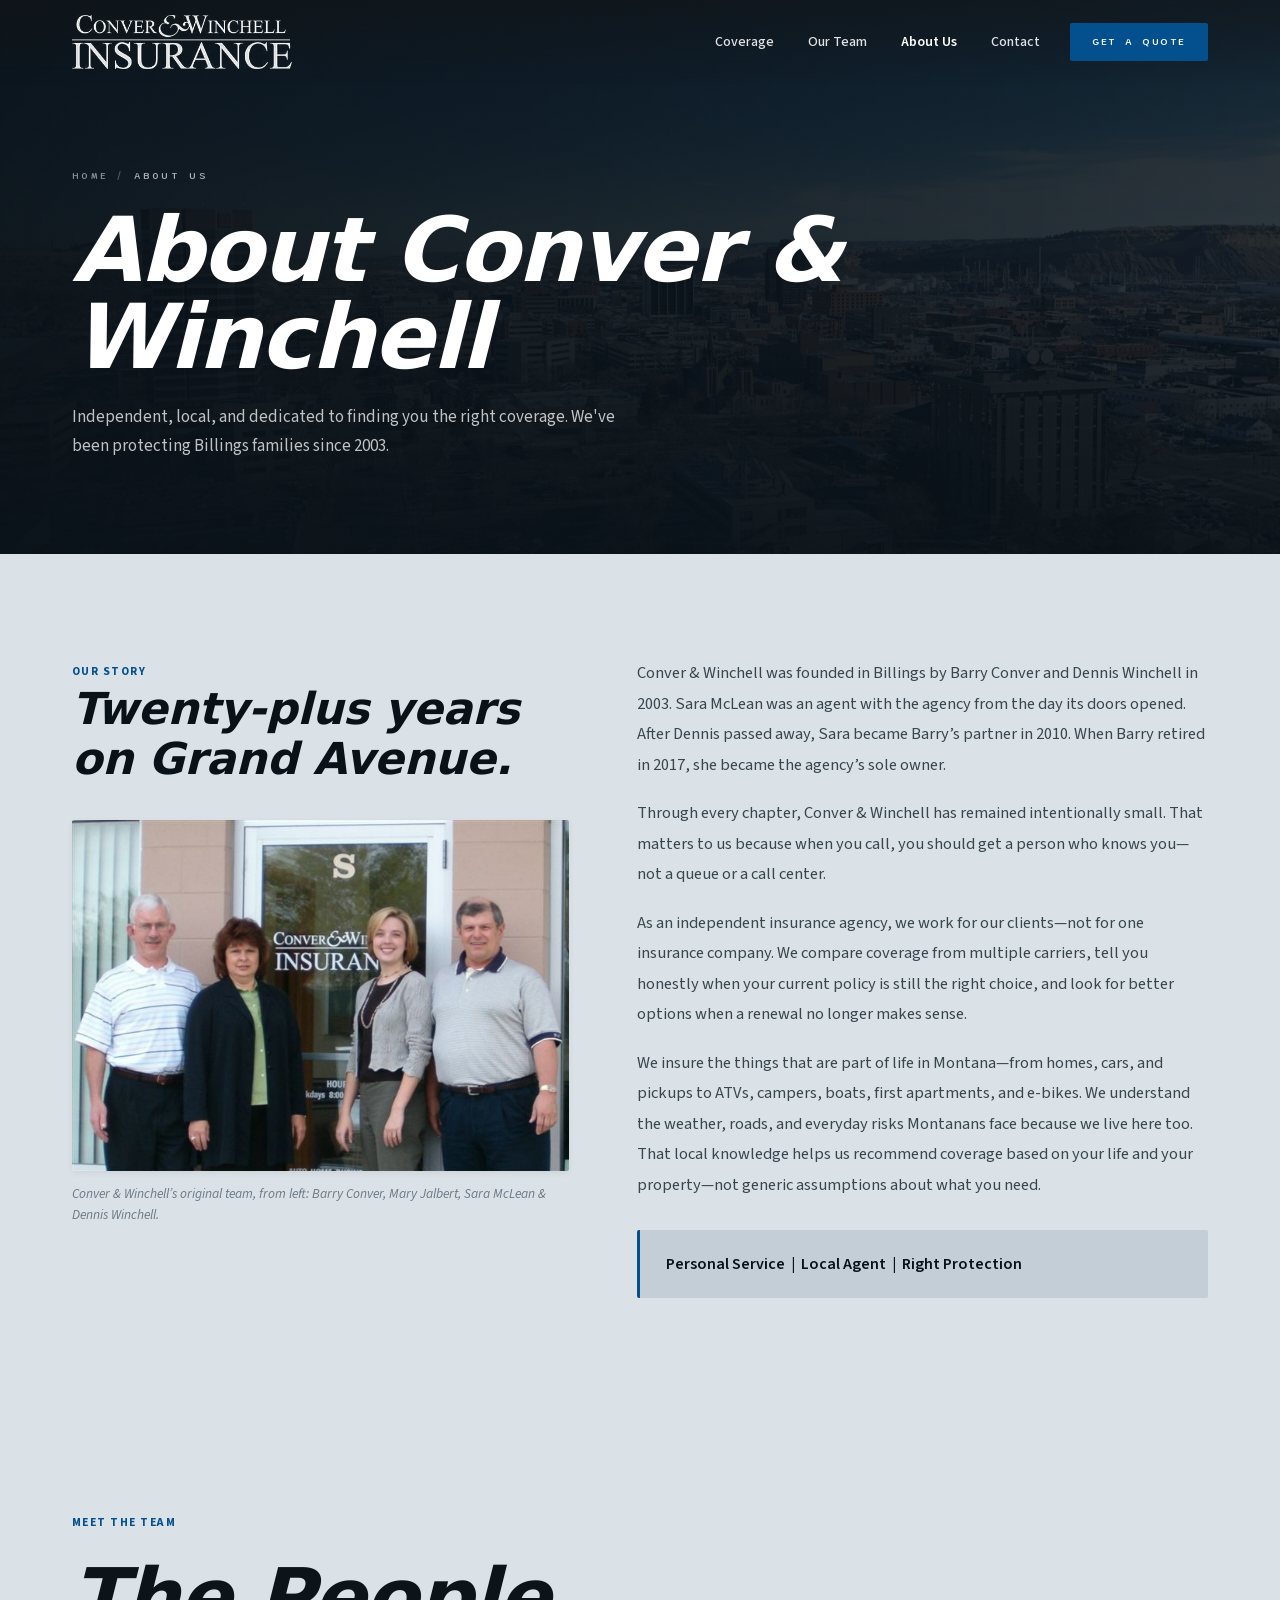
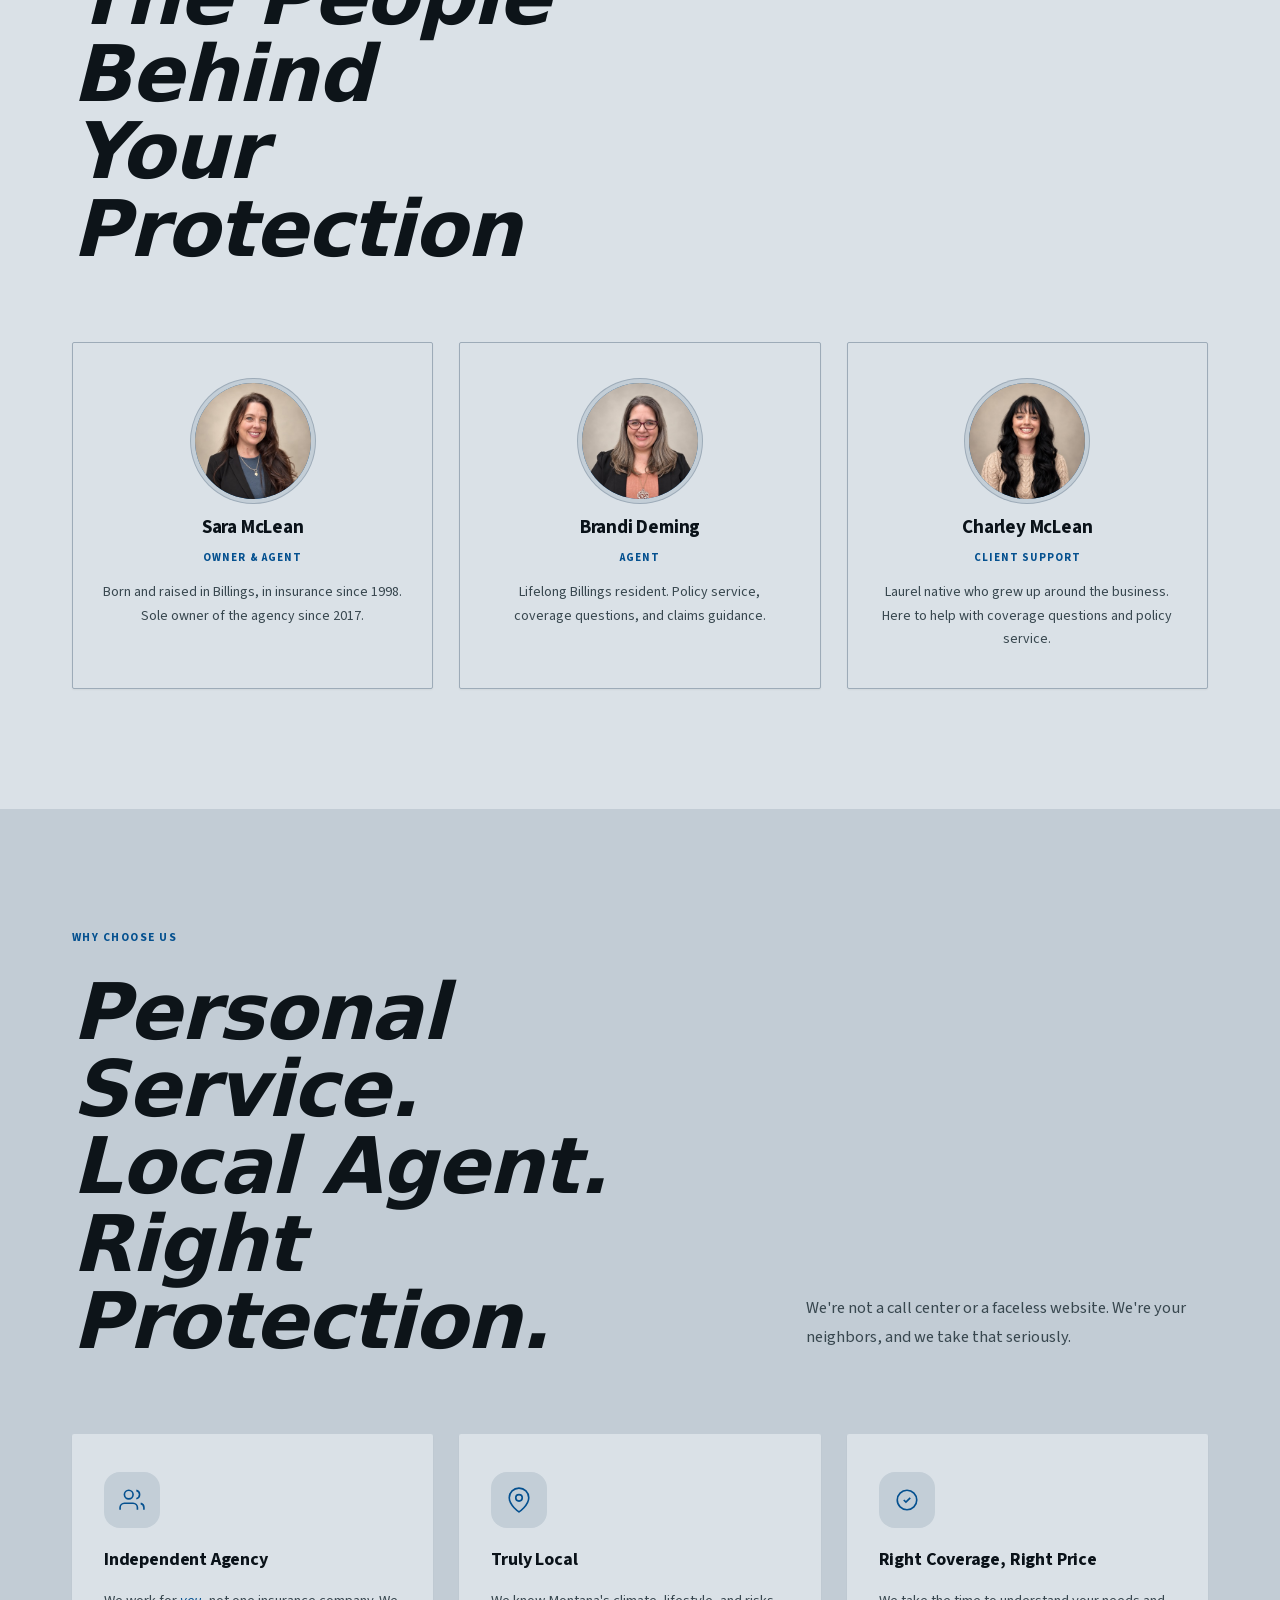
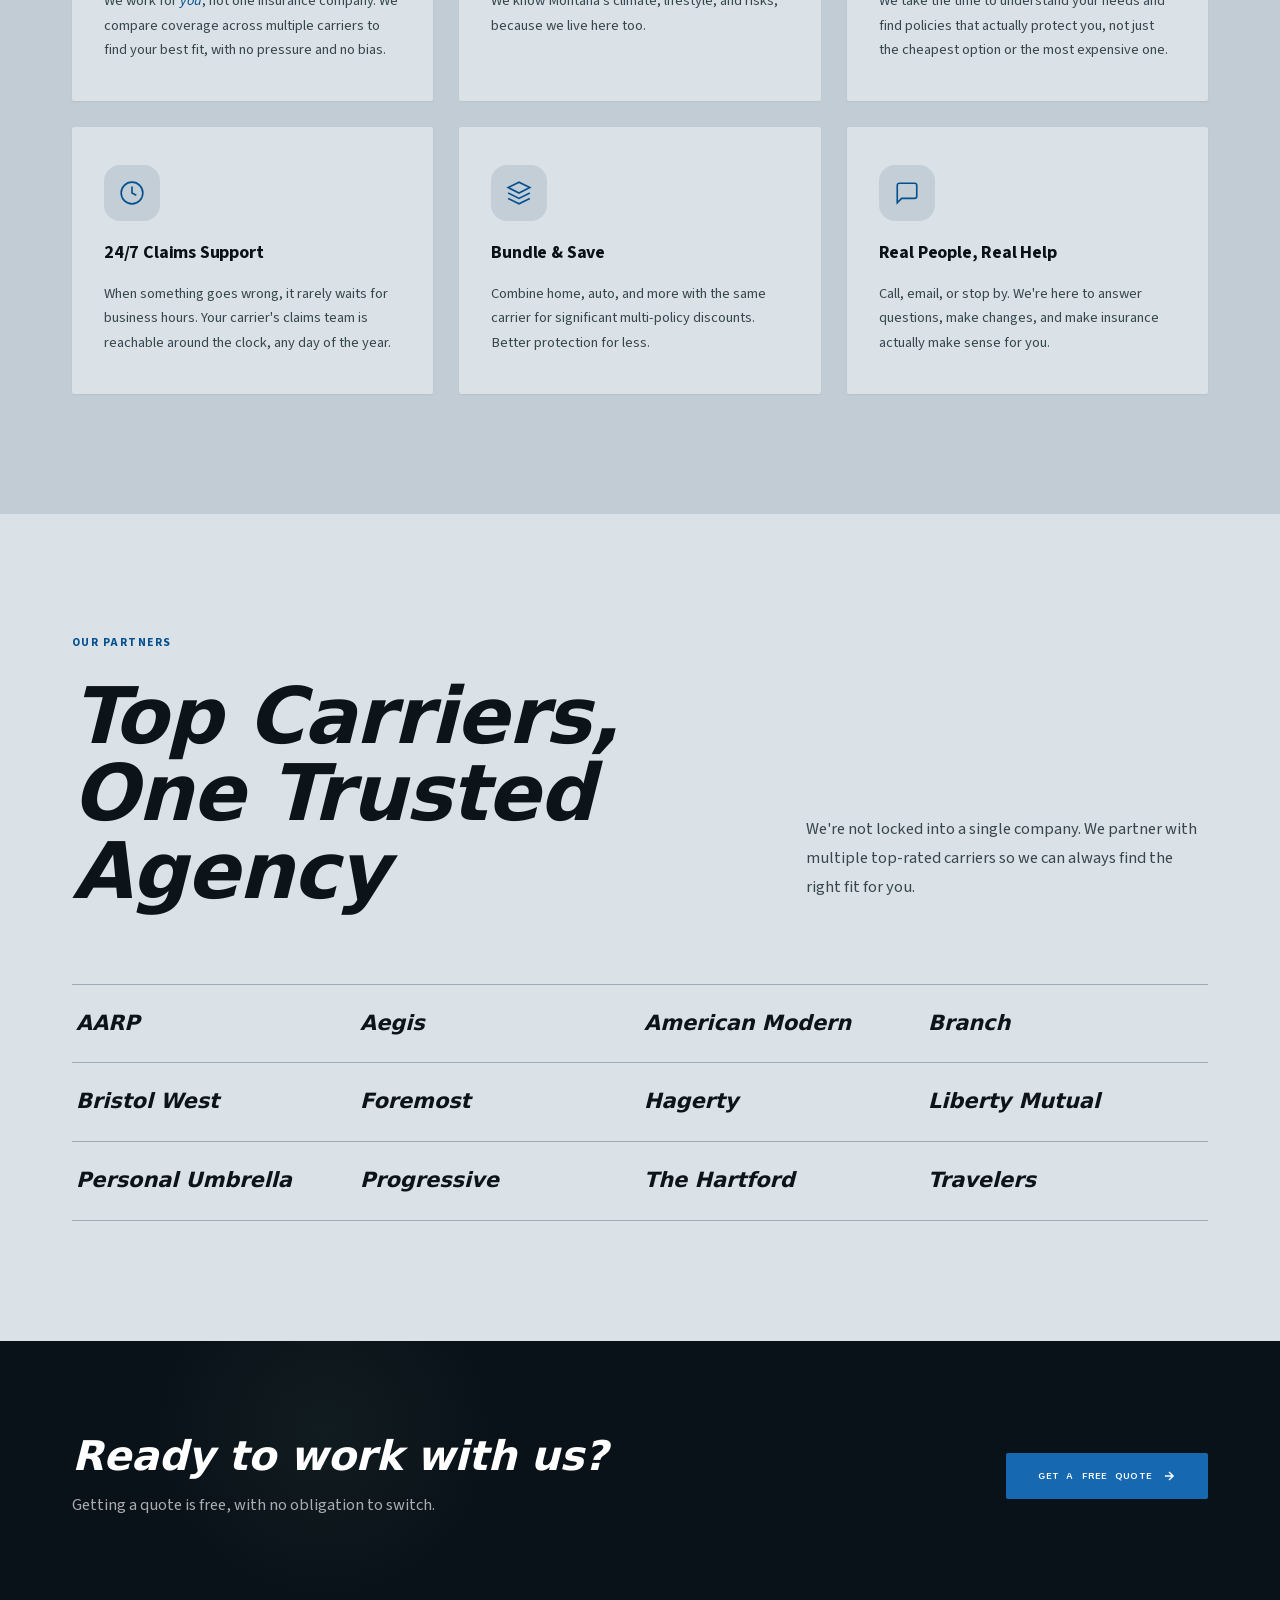
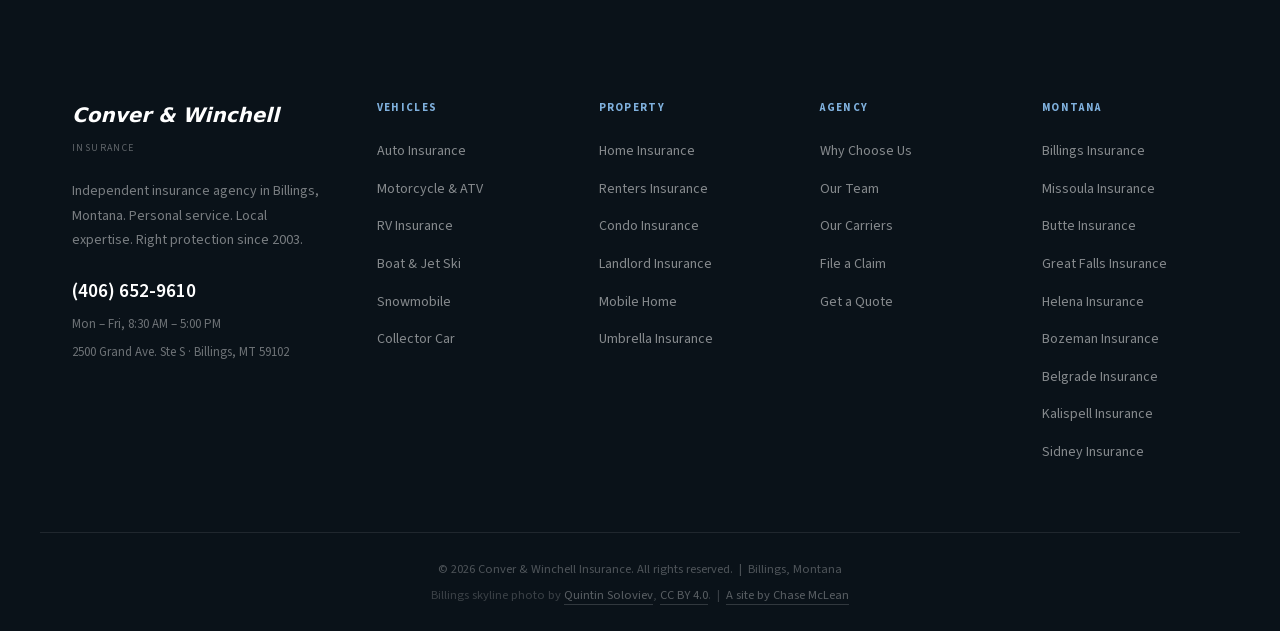
==== commit 7b07fe8b: "Sync repo with live site: city pages, team page, redesign, footer credit Everything deployed to conv" ====
--- a/about.html
+++ b/about.html
@@ -3,26 +3,33 @@
 <head>
   <meta charset="UTF-8" />
   <meta name="viewport" content="width=device-width, initial-scale=1.0" />
+  <meta name="theme-color" content="#395849" />
   <title>About Us | Conver &amp; Winchell Insurance | Billings, MT</title>
-  <meta name="description" content="Meet Sara McLean and the Conver &amp; Winchell team. Billings' independent insurance agency since 2003, partnered with 11+ top-rated carriers." />
-  <link rel="preconnect" href="https://fonts.googleapis.com" />
-  <link rel="preconnect" href="https://fonts.gstatic.com" crossorigin />
-  <link href="https://fonts.googleapis.com/css2?family=Inter:wght@300;400;500;600;700;800&display=swap" rel="stylesheet" />
-  <link rel="stylesheet" href="css/styles.css" />
+  <meta name="description" content="Conver &amp; Winchell Insurance has been Billings' independent agency since 2003, partnered with multiple top-rated carriers and run by people who live here." />
+  <link rel="canonical" href="https://www.converwinchell.com/about.html" />
+  <meta property="og:type" content="website" />
+  <meta property="og:title" content="About Us | Conver &amp; Winchell Insurance" />
+  <meta property="og:description" content="Independent insurance agency in Billings, Montana since 2003." />
+  <meta property="og:image" content="images/logo.jpg" />
+  <meta name="twitter:card" content="summary_large_image" />
+  <link rel="icon" href="images/logo.png" />
+  <link rel="preload" as="image" href="images/billings-hero-800.jpg" media="(max-width: 768px)" fetchpriority="high" />
+  <link rel="preload" as="image" href="images/billings-hero-1600.jpg" media="(min-width: 769px)" fetchpriority="high" />
+  <link rel="preload" href="fonts/source-sans-3-latin.woff2" as="font" type="font/woff2" crossorigin />
+  <link rel="preload" href="fonts/sono-latin.woff2" as="font" type="font/woff2" crossorigin />
+  <link rel="stylesheet" href="css/styles.css?v=18" />
 </head>
 <body>
 
   <header class="nav" id="nav">
     <div class="container nav__inner">
       <a href="index.html" class="nav__brand">
-        <img class="nav__logo-img" src="images/logo.jpg" alt="Conver &amp; Winchell Insurance" height="36" />
-        <div class="nav__wordmark">
-          <span class="nav__wordmark-main">Conver &amp; Winchell</span>
-          <span class="nav__wordmark-sub">Insurance</span>
-        </div>
+        <img class="nav__logo nav__logo--light" src="images/logo-white.png" alt="Conver &amp; Winchell Insurance" height="36" />
+        <img class="nav__logo nav__logo--dark" src="images/logo.png" alt="Conver &amp; Winchell Insurance" height="36" />
       </a>
       <nav class="nav__links" id="navLinks">
         <a href="coverage.html">Coverage</a>
+        <a href="team.html">Our Team</a>
         <a href="about.html" class="active">About Us</a>
         <a href="contact.html">Contact</a>
         <a href="contact.html" class="nav__quote-btn">Get a Quote</a>
@@ -46,64 +53,91 @@
     </div>
   </div>
 
-  <!-- TEAM -->
-  <section class="section team">
+  <!-- OUR STORY -->
+  <section class="team-intro">
+    <div class="container">
+      <div class="team-intro__inner">
+        <div>
+          <div class="section-tag" style="text-align:left;">Our Story</div>
+          <h2>Twenty-plus years <br>on Grand Avenue.</h2>
+          <figure class="story-photo">
+            <img src="images/original-team.jpg" alt="Barry Conver, Mary Jalbert, Sara McLean and Dennis Winchell standing outside the Conver &amp; Winchell Insurance office door" width="640" height="452" loading="lazy" />
+            <figcaption>Conver &amp; Winchell&rsquo;s original team, from left: Barry Conver, Mary Jalbert, Sara McLean &amp; Dennis Winchell.</figcaption>
+          </figure>
+        </div>
+        <div class="team-intro__body">
+          <p>Conver &amp; Winchell was founded in Billings by Barry Conver and Dennis Winchell in 2003. Sara McLean was an agent with the agency from the day its doors opened. After Dennis passed away, Sara became Barry&rsquo;s partner in 2010. When Barry retired in 2017, she became the agency&rsquo;s sole owner.</p>
+          <p>Through every chapter, Conver &amp; Winchell has remained intentionally small. That matters to us because when you call, you should get a person who knows you&mdash;not a queue or a call center.</p>
+          <p>As an independent insurance agency, we work for our clients&mdash;not for one insurance company. We compare coverage from multiple carriers, tell you honestly when your current policy is still the right choice, and look for better options when a renewal no longer makes sense.</p>
+          <p>We insure the things that are part of life in Montana&mdash;from homes, cars, and pickups to ATVs, campers, boats, first apartments, and e-bikes. We understand the weather, roads, and everyday risks Montanans face because we live here too. That local knowledge helps us recommend coverage based on your life and your property&mdash;not generic assumptions about what you need.</p>
+          <div class="team-intro__quote">Personal Service &nbsp;|&nbsp; Local Agent &nbsp;|&nbsp; Right Protection</div>
+        </div>
+      </div>
+    </div>
+  </section>
+
+  <!-- TEAM PREVIEW -->
+  <section class="section team-preview">
     <div class="container">
       <div class="section-header">
         <div class="section-tag">Meet the Team</div>
-        <h2>The People Behind<br>Your Protection</h2>
-        <p>Small agency. Big commitment. We're proud to be part of the Billings community.</p>
-      </div>
-      <div class="team__grid">
-        <div class="team-card">
-          <div class="team-card__photo">
-            <img src="https://static.wixstatic.com/media/12cca8_d02ec8679305476683359a0a6bf29cc0~mv2.jpg/v1/fill/w_800,h_534,al_c,q_85,usm_0.66_1.00_0.01,enc_avif,quality_auto/Sara%20(002).jpg" alt="Sara McLean, Owner" loading="lazy" onerror="this.closest('.team-card__photo').classList.add('team-card__photo--fallback'); this.remove();" />
-            <div class="team-card__photo-fallback">SM</div>
+        <h2>The People Behind <br>Your Protection</h2>
+              </div>
+      <div class="team-preview__grid">
+        <a href="team.html" class="tp-card">
+          <div class="tp-card__photo">
+            <img src="images/team/sara-thumb.jpg" alt="Sara McLean, Owner and Agent" loading="lazy" onerror="this.parentElement.classList.add('tp-card__photo--fallback'); this.remove();" />
+            <div class="tp-card__monogram">SM</div>
           </div>
-          <div class="team-card__info">
-            <h3>Sara McLean</h3>
-            <span class="team-card__role">Owner &amp; Insurance Agent</span>
-            <p>A Billings resident since 1998, Sara has spent over 20 years in the insurance industry. She became a partner in 2010 and took over as sole owner in 2017. As a mother of two, she understands firsthand how important it is to protect your family and everything you've worked hard for.</p>
+          <div class="tp-card__name">Sara McLean</div>
+          <div class="tp-card__role">Owner &amp; Agent</div>
+          <p>Born and raised in Billings, in insurance since 1998. Sole owner of the agency since 2017.</p>
+        </a>
+        <a href="team.html" class="tp-card">
+          <div class="tp-card__photo">
+            <img src="images/team/brandi-thumb.jpg" alt="Brandi Deming, Agent" loading="lazy" onerror="this.parentElement.classList.add('tp-card__photo--fallback'); this.remove();" />
+            <div class="tp-card__monogram">BD</div>
           </div>
-        </div>
-        <div class="team-card">
-          <div class="team-card__photo">
-            <img src="https://static.wixstatic.com/media/12cca8_3670897a6ec94ff3b78b48278ae83d05~mv2.jpg/v1/fill/w_800,h_534,al_c,q_85,usm_0.66_1.00_0.01,enc_avif,quality_auto/Brandi.jpg" alt="Brandi Deming, Customer Service Specialist" loading="lazy" onerror="this.closest('.team-card__photo').classList.add('team-card__photo--fallback'); this.remove();" />
-            <div class="team-card__photo-fallback">BD</div>
+          <div class="tp-card__name">Brandi Deming</div>
+          <div class="tp-card__role">Agent</div>
+          <p>Lifelong Billings resident. Policy service, coverage questions, and claims guidance.</p>
+        </a>
+        <a href="team.html" class="tp-card">
+          <div class="tp-card__photo">
+            <img src="images/team/charley-thumb.jpg" alt="Charley McLean, Client Support" loading="lazy" onerror="this.parentElement.classList.add('tp-card__photo--fallback'); this.remove();" />
+            <div class="tp-card__monogram">CM</div>
           </div>
-          <div class="team-card__info">
-            <h3>Brandi Deming</h3>
-            <span class="team-card__role">Customer Service Specialist</span>
-            <p>A lifelong Billings resident, Brandi joined the team in 2021 after 15+ years in customer service management. Her deep community roots and genuine care for people make her a perfect fit for helping clients understand and navigate their coverage.</p>
-          </div>
-        </div>
+          <div class="tp-card__name">Charley McLean</div>
+          <div class="tp-card__role">Client Support</div>
+          <p>Laurel native who grew up around the business. Here to help with coverage questions and policy service.</p>
+        </a>
       </div>
     </div>
   </section>
 
   <!-- WHY US (all 6) -->
-  <section class="section why-us">
+  <section class="section why-us--cards">
     <div class="container">
       <div class="section-header">
         <div class="section-tag">Why Choose Us</div>
-        <h2>Personal Service.<br>Local Agent. Right Protection.</h2>
+        <h2>Personal Service. <br>Local Agent. Right Protection.</h2>
         <p>We're not a call center or a faceless website. We're your neighbors, and we take that seriously.</p>
       </div>
-      <div class="why-grid" style="grid-template-columns:repeat(3,1fr);">
+      <div class="why-grid">
         <div class="why-card">
           <div class="why-card__icon"><svg width="26" height="26" viewBox="0 0 24 24" fill="none" stroke="currentColor" stroke-width="1.5"><path d="M17 21v-2a4 4 0 00-4-4H5a4 4 0 00-4 4v2"/><circle cx="9" cy="7" r="4"/><path d="M23 21v-2a4 4 0 00-3-3.87"/><path d="M16 3.13a4 4 0 010 7.75"/></svg></div>
           <h3>Independent Agency</h3>
-          <p>We work for <em>you</em>, not one insurance company. We compare coverage across 11+ carriers to find your best fit — with no pressure and no bias.</p>
+          <p>We work for <em>you</em>, not one insurance company. We compare coverage across multiple carriers to find your best fit, with no pressure and no bias.</p>
         </div>
         <div class="why-card">
           <div class="why-card__icon"><svg width="26" height="26" viewBox="0 0 24 24" fill="none" stroke="currentColor" stroke-width="1.5"><path d="M21 10c0 7-9 13-9 13s-9-6-9-13a9 9 0 0118 0z"/><circle cx="12" cy="10" r="3"/></svg></div>
           <h3>Truly Local</h3>
-          <p>Sara McLean has been a Billings resident since 1998. We know Montana's climate, lifestyle, and risks — because we live here too.</p>
+          <p>We know Montana's climate, lifestyle, and risks, because we live here too.</p>
         </div>
         <div class="why-card">
           <div class="why-card__icon"><svg width="26" height="26" viewBox="0 0 24 24" fill="none" stroke="currentColor" stroke-width="1.5"><path d="M9 12l2 2 4-4"/><path d="M21 12a9 9 0 11-18 0 9 9 0 0118 0z"/></svg></div>
           <h3>Right Coverage, Right Price</h3>
-          <p>We take the time to understand your needs and find policies that actually protect you — not just the cheapest option or the most expensive one.</p>
+          <p>We take the time to understand your needs and find policies that actually protect you, not just the cheapest option or the most expensive one.</p>
         </div>
         <div class="why-card">
           <div class="why-card__icon"><svg width="26" height="26" viewBox="0 0 24 24" fill="none" stroke="currentColor" stroke-width="1.5"><circle cx="12" cy="12" r="10"/><polyline points="12 6 12 12 16 14"/></svg></div>
@@ -113,12 +147,12 @@
         <div class="why-card">
           <div class="why-card__icon"><svg width="26" height="26" viewBox="0 0 24 24" fill="none" stroke="currentColor" stroke-width="1.5"><path d="M12 2L2 7l10 5 10-5-10-5z"/><path d="M2 17l10 5 10-5"/><path d="M2 12l10 5 10-5"/></svg></div>
           <h3>Bundle &amp; Save</h3>
-          <p>Combine home, auto, and more with the same carrier for significant multi-policy discounts — better protection for less.</p>
+          <p>Combine home, auto, and more with the same carrier for significant multi-policy discounts. Better protection for less.</p>
         </div>
         <div class="why-card">
           <div class="why-card__icon"><svg width="26" height="26" viewBox="0 0 24 24" fill="none" stroke="currentColor" stroke-width="1.5"><path d="M21 15a2 2 0 01-2 2H7l-4 4V5a2 2 0 012-2h14a2 2 0 012 2z"/></svg></div>
           <h3>Real People, Real Help</h3>
-          <p>Call, email, or stop by. Sara and Brandi are here to answer questions, make changes, and make insurance actually make sense for you.</p>
+          <p>Call, email, or stop by. We're here to answer questions, make changes, and make insurance actually make sense for you.</p>
         </div>
       </div>
     </div>
@@ -129,22 +163,23 @@
     <div class="container">
       <div class="section-header">
         <div class="section-tag">Our Partners</div>
-        <h2>Top Carriers,<br>One Trusted Agency</h2>
-        <p>We're not locked into a single company. We partner with 11+ top-rated carriers so we can always find the right fit for you.</p>
-      </div>
-      <div class="carriers__logos">
-        <img class="carrier-logo" src="https://static.wixstatic.com/media/12cca8_eb70cc2b3afc4ffab5238d808706088e~mv2.jpg/v1/fill/w_230,h_42,al_c,q_80,usm_0.66_1.00_0.01,enc_avif,quality_auto/Progressive-Logo.jpg" alt="Progressive" loading="lazy" />
-        <img class="carrier-logo" src="https://static.wixstatic.com/media/12cca8_be82174fc90d4200a54d570a594340ab~mv2.jpg/v1/fill/w_220,h_53,al_c,q_80,usm_0.66_1.00_0.01,enc_avif,quality_auto/safeco-insurance-logo-vector-safecologo.jpg" alt="Safeco" loading="lazy" />
-        <img class="carrier-logo" src="https://static.wixstatic.com/media/12cca8_a5897dedb7a54caf919b7705b8a8332e~mv2.jpg/v1/fill/w_167,h_104,al_c,q_80,usm_0.66_1.00_0.01,enc_avif,quality_auto/Travelers-Logo.jpg" alt="Travelers" loading="lazy" />
-        <img class="carrier-logo" src="https://static.wixstatic.com/media/12cca8_f392fc40018f4c13a8d346295acd20ad~mv2.png/v1/fill/w_142,h_68,al_c,q_85,usm_0.66_1.00_0.01,enc_avif,quality_auto/HARTFORD.png" alt="The Hartford" loading="lazy" />
-        <img class="carrier-logo" src="https://static.wixstatic.com/media/12cca8_542b63949d0f4581acd6d596372db9f6~mv2.png/v1/fill/w_180,h_42,al_c,q_85,enc_avif,quality_auto/Foremost_color_med.png" alt="Foremost" loading="lazy" />
-        <img class="carrier-logo" src="https://static.wixstatic.com/media/12cca8_94cd433cd9ab499a893c1ceb09496457~mv2.png/v1/fill/w_180,h_34,al_c,q_85,usm_0.66_1.00_0.01,enc_avif,quality_auto/hagerty.png" alt="Hagerty" loading="lazy" />
-        <img class="carrier-logo" src="https://static.wixstatic.com/media/12cca8_4eeb69798c844471b12ec43713941ce2~mv2.jpg/v1/fill/w_144,h_68,al_c,q_80,usm_0.66_1.00_0.01,enc_avif,quality_auto/AMIG-logo.jpg" alt="American Modern" loading="lazy" />
-        <img class="carrier-logo" src="https://static.wixstatic.com/media/12cca8_051c0cf121d84843b0f9e09557c75b91~mv2.png/v1/crop/x_0,y_3,w_276,h_94/fill/w_180,h_61,al_c,q_85,usm_0.66_1.00_0.01,enc_avif,quality_auto/branch.png" alt="Branch" loading="lazy" />
-        <img class="carrier-logo" src="https://static.wixstatic.com/media/12cca8_ef57042d51fb4580a49aae3b938a0dbe~mv2.png/v1/crop/x_0,y_8,w_237,h_86/fill/w_180,h_65,al_c,q_85,usm_0.66_1.00_0.01,enc_avif,quality_auto/typtap.png" alt="TypTap" loading="lazy" />
-        <span class="carrier-text-badge">Bristol West</span>
-        <span class="carrier-text-badge">Aegis</span>
-      </div>
+        <h2>Top Carriers, <br>One Trusted Agency</h2>
+        <p>We're not locked into a single company. We partner with multiple top-rated carriers so we can always find the right fit for you.</p>
+      </div>
+      <ul class="carriers__list">
+        <li>AARP</li>
+        <li>Aegis</li>
+        <li>American Modern</li>
+        <li>Branch</li>
+        <li>Bristol West</li>
+        <li>Foremost</li>
+        <li>Hagerty</li>
+        <li>Liberty Mutual</li>
+        <li>Personal Umbrella</li>
+        <li>Progressive</li>
+        <li>The Hartford</li>
+        <li>Travelers</li>
+      </ul>
     </div>
   </section>
 
@@ -154,7 +189,7 @@
       <div class="cta-strip__inner">
         <div>
           <h2>Ready to work with us?</h2>
-          <p>Getting a quote is free and takes just a few minutes.</p>
+          <p>Getting a quote is free, with no obligation to switch.</p>
         </div>
         <a href="contact.html" class="btn-primary">
           <span>Get a Free Quote</span>
@@ -175,13 +210,62 @@
           <span>2500 Grand Ave. Ste S · Billings, MT 59102</span>
         </div>
       </div>
-      <div class="footer__col"><h4>Vehicles</h4><ul><li><a href="coverage.html">Auto Insurance</a></li><li><a href="coverage.html">Motorcycle</a></li><li><a href="coverage.html">RV Insurance</a></li><li><a href="coverage.html">Boat &amp; Jet Ski</a></li><li><a href="coverage.html">ATV &amp; Snowmobile</a></li><li><a href="coverage.html">Collector Car</a></li></ul></div>
+      <div class="footer__col"><h4>Vehicles</h4><ul><li><a href="coverage.html">Auto Insurance</a></li><li><a href="coverage.html">Motorcycle &amp; ATV</a></li><li><a href="coverage.html">RV Insurance</a></li><li><a href="coverage.html">Boat &amp; Jet Ski</a></li><li><a href="coverage.html">Snowmobile</a></li><li><a href="coverage.html">Collector Car</a></li></ul></div>
       <div class="footer__col"><h4>Property</h4><ul><li><a href="coverage.html">Home Insurance</a></li><li><a href="coverage.html">Renters Insurance</a></li><li><a href="coverage.html">Condo Insurance</a></li><li><a href="coverage.html">Landlord Insurance</a></li><li><a href="coverage.html">Mobile Home</a></li><li><a href="coverage.html">Umbrella Insurance</a></li></ul></div>
-      <div class="footer__col"><h4>Agency</h4><ul><li><a href="about.html">Why Choose Us</a></li><li><a href="about.html">Our Team</a></li><li><a href="about.html">Our Carriers</a></li><li><a href="contact.html">File a Claim</a></li><li><a href="contact.html">Get a Quote</a></li></ul></div>
-    </div>
-    <div class="footer__bottom"><div class="container"><p>&copy; 2024 Conver &amp; Winchell Insurance. All rights reserved. &nbsp;|&nbsp; Billings, Montana</p></div></div>
+      <div class="footer__col"><h4>Agency</h4><ul><li><a href="about.html">Why Choose Us</a></li><li><a href="team.html">Our Team</a></li><li><a href="about.html">Our Carriers</a></li><li><a href="contact.html">File a Claim</a></li><li><a href="contact.html">Get a Quote</a></li></ul></div>
+      <div class="footer__col">
+        <h4>Montana</h4>
+        <ul>
+          <li><a href="billings.html">Billings Insurance</a></li>
+          <li><a href="missoula.html">Missoula Insurance</a></li>
+          <li><a href="butte.html">Butte Insurance</a></li>
+          <li><a href="great-falls.html">Great Falls Insurance</a></li>
+          <li><a href="helena.html">Helena Insurance</a></li>
+          <li><a href="bozeman.html">Bozeman Insurance</a></li>
+          <li><a href="belgrade.html">Belgrade Insurance</a></li>
+          <li><a href="kalispell.html">Kalispell Insurance</a></li>
+          <li><a href="sidney.html">Sidney Insurance</a></li>
+        </ul>
+      </div>
+    </div>
+    <div class="footer__bottom"><div class="container"><p>&copy; 2026 Conver &amp; Winchell Insurance. All rights reserved. &nbsp;|&nbsp; Billings, Montana</p><p class="footer__credit">Billings skyline photo by <a href="https://commons.wikimedia.org/wiki/File:Billings,_Montana_skyline_in_2024.jpg" target="_blank" rel="noopener">Quintin Soloviev</a>, <a href="https://creativecommons.org/licenses/by/4.0/" target="_blank" rel="noopener">CC BY 4.0</a>. &nbsp;|&nbsp; <a href="https://chasemclean.com/">A site by Chase McLean</a></p></div></div>
   </footer>
 
-  <script src="js/main.js"></script>
+  <!-- STICKY MOBILE ACTION BAR -->
+  <div class="mobile-bar" id="mobileBar">
+    <a href="tel:4066529610" class="mobile-bar__call">
+      <svg width="15" height="15" fill="none" stroke="currentColor" stroke-width="2" viewBox="0 0 24 24"><path d="M22 16.92v3a2 2 0 01-2.18 2 19.79 19.79 0 01-8.63-3.07A19.5 19.5 0 013.07 9.8a19.79 19.79 0 01-3.07-8.68A2 2 0 012 1h3a2 2 0 012 1.72c.13.96.36 1.9.7 2.81a2 2 0 01-.45 2.11L6.09 8.91A16 16 0 0015 17.91l1.27-1.27a2 2 0 012.11-.45c.91.34 1.85.57 2.81.7A2 2 0 0122 16.92z"/></svg>
+      Call Us
+    </a>
+    <a href="contact.html" class="mobile-bar__quote">Get a Quote</a>
+  </div>
+
+  <script type="application/ld+json">
+  {
+    "@context": "https://schema.org",
+    "@type": "InsuranceAgency",
+    "name": "Conver & Winchell Insurance",
+    "url": "https://www.converwinchell.com/",
+    "image": "https://www.converwinchell.com/images/logo.jpg",
+    "telephone": "+1-406-652-9610",
+    "foundingDate": "2003",
+    "address": {
+      "@type": "PostalAddress",
+      "streetAddress": "2500 Grand Ave. Ste S",
+      "addressLocality": "Billings",
+      "addressRegion": "MT",
+      "postalCode": "59102",
+      "addressCountry": "US"
+    },
+    "openingHoursSpecification": [{
+      "@type": "OpeningHoursSpecification",
+      "dayOfWeek": ["Monday","Tuesday","Wednesday","Thursday","Friday"],
+      "opens": "08:30",
+      "closes": "17:00"
+    }]
+  }
+  </script>
+
+  <script src="js/main.js?v=16"></script>
 </body>
 </html>
--- a/css/styles.css
+++ b/css/styles.css
@@ -1,31 +1,89 @@
 /* ============================================================
-   Conver & Winchell Insurance — Stylesheet v4
-   Multi-page. Navy + white. No boxes on coverage.
-   ============================================================ */
+   Conver & Winchell Insurance - Stylesheet v7
+   Palette sampled from the Harroway template: cool greys, near-black
+   ink, deep forest accent. Sharp corners, hairlines over shadows.
+   ============================================================ */
+
+/* Self-hosted (SIL OFL) so first paint doesn't wait on a round trip to
+   Google Fonts. Latin subsets only; each file is a variable font, so one
+   file covers every weight the stylesheet asks for. */
+@font-face {
+  font-family: 'Source Sans 3'; font-style: normal; font-weight: 200 900; font-display: swap;
+  src: url("../fonts/source-sans-3-latin.woff2") format("woff2");
+}
+@font-face {
+  font-family: 'Source Sans 3'; font-style: italic; font-weight: 200 900; font-display: swap;
+  src: url("../fonts/source-sans-3-italic-latin.woff2") format("woff2");
+}
+@font-face {
+  font-family: 'Sono'; font-style: normal; font-weight: 200 800; font-display: swap;
+  src: url("../fonts/sono-latin.woff2") format("woff2");
+}
 
 :root {
-  --navy:       #1a3355;
-  --navy-dark:  #0c1a28;
-  --navy-mid:   #1d3f63;
-  --cream:      #f8f5ef;
-  --off-white:  #f0ebe0;
-  --stone:      #e2dbd2;
-  --mid-stone:  #9a9080;
-  --text-dark:  #0d0d14;
-  --text-mid:   #44424e;
-  --text-light: #7a7070;
+  /* Harroway's tonal architecture, carried in the brand blue.
+     One accent, near-black ink, a cool light shell, deep slabs. */
+  --ink:        #0d1419;   /* near-black, blue cast */
+  --ink-soft:   #38474f;
+  --ink-faint:  #6b7a86;
+
+  --shell:      #ccd5dd;   /* page base */
+  --shell-2:    #dae1e7;   /* raised surface */
+  --mist:       #9dabb8;   /* hairlines, dividers, unfilled heading words */
+
+  --brand:      #04508f;   /* the logo blue - the one accent */
+  --brand-2:    #1668b0;
+  --brand-3:    #7fb0dd;   /* light tint for dark surfaces */
+
+  --slab:       #16232e;   /* dark section */
+  --slab-deep:  #0a1219;   /* deepest: footer, overlays */
+
+  /* --- semantic aliases --- */
+  --navy:       var(--brand);
+  --navy-dark:  var(--slab-deep);
+  --navy-mid:   var(--brand-2);
+  --accent:      var(--brand);
+  --accent-soft: var(--brand-3);
+  --sky:         var(--mist);
+  --ice:         var(--shell-2);
+  --forest:      var(--brand);
+  --forest-2:    var(--brand-2);
+  --forest-deep: var(--slab-deep);
+
+  --grad-accent: linear-gradient(100deg, var(--brand) 0%, var(--brand-2) 100%);
+  --grad-cool:   linear-gradient(120deg, var(--slab) 0%, var(--brand-2) 100%);
+  --grad-accent-dark: linear-gradient(100deg, var(--brand-3) 0%, var(--shell-2) 100%);
+
+  --paper:      var(--shell-2);
+  --cream:      #c3ced7;
+  --sand:       #c2ccd5;
+  --stone:      var(--mist);
+
+  --text-dark:  var(--ink);
+  --text-mid:   var(--ink-soft);
+  --text-light: var(--ink-faint);
   --white:      #ffffff;
 
-  --font: 'Inter', system-ui, -apple-system, BlinkMacSystemFont, 'Segoe UI', sans-serif;
-
-  --shadow-sm:  0 1px 3px rgba(0,0,0,0.08);
-  --shadow-md:  0 4px 20px rgba(0,0,0,0.10);
-  --shadow-lg:  0 12px 44px rgba(0,0,0,0.13);
-  --shadow-xl:  0 24px 72px rgba(0,0,0,0.16);
+  --font:         'Source Sans 3', system-ui, -apple-system, BlinkMacSystemFont, 'Segoe UI', sans-serif;
+  --font-display: 'Avenir Next', 'Avenir Next LT Pro', Avenir,
+                  'Nunito Sans', 'Segoe UI', system-ui, sans-serif;
+  --font-mono:    'Sono', ui-monospace, SFMono-Regular, Menlo, monospace;
+
+  /* hairlines, not elevation */
+  --shadow-sm:  0 1px 2px rgba(13,20,25,0.05);
+  --shadow-md:  0 2px 6px rgba(13,20,25,0.06);
+  --shadow-lg:  0 6px 18px rgba(13,20,25,0.08);
+  --shadow-xl:  0 10px 30px rgba(13,20,25,0.10);
+  --shadow-hover: 0 8px 24px rgba(13,20,25,0.12);
 
   --r1: 2px;
-  --r2: 4px;
-}
+  --r2: 2px;
+  --pill: 2px;
+
+  --ease: cubic-bezier(0.22, 1, 0.36, 1);
+  --ease-spring: cubic-bezier(0.34, 1.4, 0.5, 1);
+}
+
 
 /* === RESET === */
 *, *::before, *::after { box-sizing: border-box; margin: 0; padding: 0; }
@@ -33,687 +91,1422 @@
 body {
   font-family: var(--font);
   color: var(--text-dark);
-  background: var(--white);
+  background: var(--shell);
   line-height: 1.6;
   -webkit-font-smoothing: antialiased;
+  overflow-x: hidden;
 }
 img { max-width: 100%; height: auto; display: block; }
 a { text-decoration: none; color: inherit; }
 em { font-style: italic; }
+::selection { background: var(--accent); color: var(--white); }
 
 .container { max-width: 1200px; margin: 0 auto; padding: 0 32px; }
-.section { padding: 104px 0; }
-
-/* Section label */
+.section { padding: 120px 0; }
+
+/* Display headings share the Avenir Next Heavy Italic face */
+.hero__title, .section-header h2, .page-hero h1,
+.lifestyle__content h2, .cta-strip h2, .cta-box__content h2,
+.team-intro h2, .trust-band h2 {
+  font-family: var(--font-display);
+  font-weight: 800;
+  font-style: italic;
+}
+
+/* Section label - quiet uppercase, no rule, no mono. Sits close to the
+   heading it introduces rather than announcing itself. */
 .section-tag {
   display: inline-block;
-  font-size: 11px;
-  font-weight: 700;
-  letter-spacing: 0.16em;
-  text-transform: uppercase;
-  color: var(--navy);
-  margin-bottom: 18px;
-  position: relative;
-  padding-bottom: 14px;
-}
-.section-tag::after {
-  content: '';
-  position: absolute;
-  bottom: 0; left: 50%;
-  transform: translateX(-50%);
-  width: 28px; height: 1px;
-  background: var(--navy);
-}
-
-.section-header { text-align: center; max-width: 600px; margin: 0 auto 72px; }
+  font-family: var(--font);
+  font-size: 11.5px; font-weight: 700;
+  letter-spacing: 0.13em; text-transform: uppercase;
+  color: var(--brand);
+  background: none; -webkit-text-fill-color: currentColor;
+  margin-bottom: 0;
+}
+.section-tag::before { content: none; }
+
+/* Section header - left aligned and asymmetric: oversized heading on the
+   left, a short mono note holding the right column. Nothing is centred. */
+.section-header {
+  text-align: left; max-width: none; margin: 0 0 74px;
+  display: grid; grid-template-columns: minmax(0,1.4fr) minmax(0,0.85fr);
+  gap: 26px 72px; align-items: end;
+}
+.section-header .section-tag { grid-column: 1 / -1; justify-content: flex-start; }
 .section-header h2 {
-  font-size: clamp(28px, 3.8vw, 44px);
-  font-weight: 700;
-  color: var(--navy-dark);
-  line-height: 1.15;
-  margin-bottom: 18px;
-  letter-spacing: -0.02em;
-}
-.section-header p { font-size: 17px; color: var(--text-mid); line-height: 1.75; }
-
-/* ============================================================
-   BUTTONS
+  grid-column: 1;
+  font-size: clamp(36px, 6.1vw, 86px);
+  color: var(--ink);
+  line-height: 0.99;
+  margin-bottom: 0;
+  letter-spacing: -0.014em;
+}
+.section-header p {
+  grid-column: 2; align-self: end; padding-bottom: 8px;
+  font-size: 16.5px; font-weight: 400;
+  color: var(--ink-soft); line-height: 1.75;
+}
+
+/* ============================================================
+   BUTTONS  (squared and flat, per the template)
    ============================================================ */
 .btn {
   display: inline-flex; align-items: center; justify-content: center;
-  gap: 9px; padding: 14px 32px;
-  border-radius: var(--r1);
-  font-family: var(--font); font-size: 12.5px; font-weight: 700;
-  letter-spacing: 0.08em; text-transform: uppercase;
+  gap: 9px; padding: 15px 30px;
+  border-radius: var(--pill);
+  font-family: var(--font-mono); font-size: 11px; font-weight: 500;
+  text-transform: uppercase; letter-spacing: 0.16em;
+  letter-spacing: 0.02em;
   cursor: pointer; border: none;
-  transition: all 0.2s ease; white-space: nowrap; line-height: 1;
-}
-
+  transition: all 0.25s var(--ease); white-space: nowrap; line-height: 1;
+}
 .btn--outline-white {
-  background: transparent; color: var(--white);
-  border: 1px solid rgba(255,255,255,0.38);
+  background: rgba(255,255,255,0.10); color: var(--white);
+  border: 1px solid rgba(255,255,255,0.45);
 }
 .btn--outline-white:hover {
-  background: rgba(255,255,255,0.10);
-  border-color: rgba(255,255,255,0.65);
-  transform: translateY(-1px);
-}
-
+  background: rgba(255,255,255,0.16);
+  border-color: rgba(255,255,255,0.8);
+  transform: translateY(-2px);
+}
 .btn--navy { background: var(--navy); color: var(--white); }
-.btn--navy:hover { background: var(--navy-dark); transform: translateY(-1px); }
-
+.btn--navy:hover { background: var(--navy-dark); transform: translateY(-2px); }
 .btn--full { width: 100%; }
 
-/* Animated primary CTA */
 .btn-primary {
-  position: relative; overflow: hidden;
+  position: relative;
   display: inline-flex; align-items: center; justify-content: center;
-  gap: 10px; padding: 15px 34px;
-  border-radius: var(--r1);
-  font-family: var(--font); font-size: 12.5px; font-weight: 700;
-  letter-spacing: 0.08em; text-transform: uppercase;
-  color: var(--white); background: var(--navy-dark);
-  border: 1px solid rgba(80,140,210,0.22);
+  gap: 10px; padding: 16px 32px;
+  border-radius: var(--pill);
+  font-family: var(--font-mono); font-size: 11px; font-weight: 500;
+  text-transform: uppercase; letter-spacing: 0.16em;
+  letter-spacing: 0.02em;
+  color: var(--white); background: var(--navy);
   cursor: pointer; white-space: nowrap; line-height: 1;
-  text-decoration: none;
-  transition: transform 0.2s ease, box-shadow 0.3s ease, border-color 0.35s ease;
-}
-.btn-primary::before {
-  content: '';
-  position: absolute; inset: -24px;
-  background: linear-gradient(120deg,
-    #0c1a28 0%, #0f2d6e 22%, #1a4fa0 44%,
-    #2464be 55%, #1a4fa0 66%, #0f2d6e 80%, #0c1a28 100%
-  );
-  background-size: 280% 280%;
-  opacity: 0; filter: blur(14px);
-  animation: cta-drift 6s ease infinite;
-  transition: opacity 0.45s ease; z-index: 0;
-}
-.btn-primary:hover::before { opacity: 0.95; }
+  box-shadow: none;
+  transition: transform 0.25s var(--ease), box-shadow 0.3s var(--ease), background 0.3s var(--ease);
+}
 .btn-primary:hover {
-  transform: translateY(-1px);
-  box-shadow: 0 8px 36px rgba(15,45,110,0.55);
-  border-color: rgba(80,140,210,0.50);
-}
+  transform: translateY(-2px);
+  background: var(--navy-dark);
+  box-shadow: 0 0 0 3px rgba(57,88,73,0.22);
+}
+/* On the dark slabs the button steps up to the lighter forest so it
+   separates from the background instead of sinking into it */
+.cta-strip .btn-primary,
+.cta-box__content .btn-primary,
+.lifestyle__content .btn-primary,
+.trust-band .btn-primary { background: var(--forest-2); }
+.cta-strip .btn-primary:hover,
+.cta-box__content .btn-primary:hover,
+.lifestyle__content .btn-primary:hover,
+.trust-band .btn-primary:hover { background: var(--forest); }
+
 .btn-primary:active { transform: translateY(0); }
-.btn-primary span, .btn-primary svg { position: relative; z-index: 1; }
 .btn-primary.btn--full { width: 100%; }
-
-@keyframes cta-drift {
-  0%   { background-position: 0% 50%; }
-  50%  { background-position: 100% 50%; }
-  100% { background-position: 0% 50%; }
-}
+.btn-primary svg { transition: transform 0.25s var(--ease); }
+.btn-primary:hover svg { transform: translateX(3px); }
 
 /* ============================================================
    NAVIGATION
    ============================================================ */
 .nav {
   position: fixed; top: 0; left: 0; right: 0; z-index: 200;
-  background: linear-gradient(to bottom, rgba(12,26,40,0.72) 0%, transparent 100%);
-  transition: background 0.3s ease, box-shadow 0.3s ease;
+  background: linear-gradient(to bottom, rgba(18,21,22,0.55) 0%, transparent 100%);
+  transition: background 0.35s var(--ease), box-shadow 0.35s var(--ease);
 }
 .nav.scrolled {
-  background: rgba(255,255,255,0.97);
-  backdrop-filter: blur(20px);
-  -webkit-backdrop-filter: blur(20px);
-  box-shadow: 0 1px 0 rgba(0,0,0,0.08);
-}
-
-.nav__inner {
-  display: flex; align-items: center; justify-content: space-between;
-  height: 72px;
-}
-
-/* Logo: image shows only on white (scrolled) nav */
+  /* white so the transparent logo reads as the real mark, on its own ground */
+  background: #ffffff;
+  box-shadow: 0 1px 0 rgba(18,21,22,0.06), var(--shadow-sm);
+}
+.nav__inner { display: flex; align-items: center; justify-content: space-between; height: 84px; }
+
 .nav__brand { display: flex; align-items: center; }
-
-.nav__logo-img {
-  display: none; height: 36px; width: auto; object-fit: contain;
-}
-.nav.scrolled .nav__logo-img { display: block; }
-
-/* Wordmark: plain white text over dark hero — no box, no background */
-.nav__wordmark { display: flex; flex-direction: column; line-height: 1.1; }
-.nav__wordmark-main {
-  font-size: 16px; font-weight: 700;
-  color: var(--white); letter-spacing: -0.01em;
-}
-.nav__wordmark-sub {
-  font-size: 10px; font-weight: 500;
-  color: rgba(255,255,255,0.45);
-  letter-spacing: 0.10em; text-transform: uppercase;
-}
-.nav.scrolled .nav__wordmark { display: none; }
-
-/* Desktop links */
-.nav__links { display: flex; align-items: center; gap: 0; }
+/* The real mark in both states: white over the hero, blue on the white
+   nav once scrolled. Two files, one shown at a time. */
+.nav__logo { height: 54px; width: auto; object-fit: contain; }
+.nav__logo--light { display: block; }
+.nav__logo--dark  { display: none; }
+.nav.scrolled .nav__logo--light { display: none; }
+.nav.scrolled .nav__logo--dark  { display: block; }
+
+.nav__links { display: flex; align-items: center; gap: 2px; }
 .nav__links a {
-  font-size: 13.5px; font-weight: 500;
-  color: rgba(255,255,255,0.82);
-  padding: 8px 15px;
-  transition: color 0.2s ease;
-  border-radius: var(--r1);
+  font-size: 14px; font-weight: 500;
+  color: rgba(255,255,255,0.88);
+  padding: 8px 16px; border-radius: var(--pill);
+  transition: color 0.2s ease, background 0.2s ease;
 }
 .nav__links a:hover { color: var(--white); }
 .nav__links a.active { color: var(--white); font-weight: 600; }
-
 .nav.scrolled .nav__links a { color: var(--text-mid); }
 .nav.scrolled .nav__links a:hover { color: var(--navy-dark); }
 .nav.scrolled .nav__links a.active { color: var(--navy-dark); font-weight: 600; }
 
 .nav__quote-btn {
-  background: var(--navy-dark) !important; color: var(--white) !important;
-  font-weight: 700 !important; font-size: 12.5px !important;
-  letter-spacing: 0.07em !important; text-transform: uppercase !important;
-  border-radius: var(--r1) !important; padding: 9px 20px !important;
-  margin-left: 10px;
-  transition: background 0.2s ease, box-shadow 0.2s ease !important;
+  background: var(--brand) !important; color: var(--white) !important;
+  font-family: var(--font-mono) !important;
+  font-weight: 500 !important; font-size: 11px !important;
+  letter-spacing: 0.14em !important; text-transform: uppercase !important;
+  border-radius: var(--pill) !important; padding: 10px 22px !important;
+  margin-left: 12px;
+  transition: transform 0.2s var(--ease), box-shadow 0.25s var(--ease) !important;
 }
 .nav__quote-btn:hover {
-  background: var(--navy) !important;
-  box-shadow: 0 4px 16px rgba(12,26,40,0.30) !important;
-}
-/* On scrolled white nav the quote btn stays dark */
-.nav.scrolled .nav__quote-btn {
-  background: var(--navy-dark) !important;
-  color: var(--white) !important;
-}
-
-/* Hamburger */
+  transform: translateY(-1px);
+  box-shadow: 0 0 0 3px rgba(57,88,73,0.22) !important;
+}
+.nav.scrolled .nav__quote-btn { background: var(--brand) !important; color: var(--white) !important; }
+
 .nav__hamburger {
   display: none; flex-direction: column; justify-content: center;
-  gap: 5px; width: 36px; height: 36px;
-  background: none; border: none; cursor: pointer; padding: 4px;
-}
-.nav__hamburger span {
-  display: block; width: 22px; height: 1.5px;
-  background: var(--white); transition: all 0.2s ease;
-}
+  gap: 5px; width: 40px; height: 40px;
+  background: none; border: none; cursor: pointer; padding: 6px;
+}
+.nav__hamburger span { display: block; width: 22px; height: 2px; border-radius: 2px; background: var(--white); transition: all 0.25s var(--ease); }
 .nav.scrolled .nav__hamburger span { background: var(--navy-dark); }
-.nav__hamburger.open span:nth-child(1) { transform: translateY(6.5px) rotate(45deg); }
+.nav__hamburger.open span:nth-child(1) { transform: translateY(7px) rotate(45deg); }
 .nav__hamburger.open span:nth-child(2) { opacity: 0; }
-.nav__hamburger.open span:nth-child(3) { transform: translateY(-6.5px) rotate(-45deg); }
-
-/* ============================================================
-   HOME HERO
+.nav__hamburger.open span:nth-child(3) { transform: translateY(-7px) rotate(-45deg); }
+
+/* ============================================================
+   HOME HERO - left-aligned editorial block over full-bleed image
    ============================================================ */
 .hero {
-  display: grid; grid-template-columns: 1fr 1fr;
-  min-height: 100vh; min-height: 100svh; overflow: hidden;
-}
-.hero__left {
+  position: relative;
+  min-height: 100vh; min-height: 100svh;
+  display: flex; align-items: center; justify-content: flex-start;
+  text-align: left; overflow: hidden;
   background: var(--navy-dark);
-  display: flex; flex-direction: column; justify-content: center;
-  padding: 132px 72px 80px;
-  position: relative; z-index: 1;
-}
-.hero__left::before {
-  content: ''; position: absolute; inset: 0;
-  background: radial-gradient(ellipse 80% 60% at 10% 60%, rgba(26,63,99,0.6) 0%, transparent 70%);
-  pointer-events: none;
-}
-.hero__logo-lockup {
-  display: flex; align-items: center; gap: 14px;
-  margin-bottom: 44px; position: relative;
-}
-.hero__logo-main { font-size: 18px; font-weight: 700; color: var(--white); letter-spacing: -0.01em; white-space: nowrap; }
-.hero__logo-rule { display: block; width: 1px; height: 20px; background: rgba(255,255,255,0.20); flex-shrink: 0; }
-.hero__logo-sub { font-size: 11px; font-weight: 500; color: rgba(255,255,255,0.40); letter-spacing: 0.12em; text-transform: uppercase; }
-.hero__eyebrow { font-size: 11.5px; font-weight: 600; letter-spacing: 0.12em; text-transform: uppercase; color: rgba(255,255,255,0.52); margin-bottom: 20px; position: relative; }
-.hero__title { font-size: clamp(36px,3.8vw,58px); font-weight: 800; color: var(--white); line-height: 1.08; letter-spacing: -0.025em; margin-bottom: 22px; position: relative; }
-.hero__desc { font-size: 16.5px; color: rgba(255,255,255,0.65); line-height: 1.75; margin-bottom: 40px; max-width: 480px; position: relative; }
-.hero__ctas { display: flex; flex-wrap: wrap; gap: 12px; margin-bottom: 56px; position: relative; }
-.hero__carriers { position: relative; }
-.hero__carriers-label { display: block; font-size: 10.5px; font-weight: 600; letter-spacing: 0.12em; text-transform: uppercase; color: rgba(255,255,255,0.28); margin-bottom: 12px; }
-.hero__carrier-list { display: flex; flex-wrap: wrap; gap: 8px; }
-.hero__carrier-list span { font-size: 12px; font-weight: 500; color: rgba(255,255,255,0.50); background: rgba(255,255,255,0.06); border: 1px solid rgba(255,255,255,0.10); padding: 5px 13px; border-radius: var(--r1); }
-
-.hero__right { position: relative; overflow: hidden; background: var(--navy-mid); }
-.hero__car-img { width: 100%; height: 100%; object-fit: cover; object-position: center; display: block; }
-.hero__right-fade { position: absolute; top: 0; bottom: 0; left: 0; width: 140px; background: linear-gradient(to right, var(--navy-dark), transparent); pointer-events: none; }
-
-@keyframes fadeUp { from { opacity:0; transform:translateY(18px); } to { opacity:1; transform:translateY(0); } }
-.hero__logo-lockup { animation: fadeUp 0.65s 0.15s ease both; }
-.hero__eyebrow     { animation: fadeUp 0.65s 0.30s ease both; }
-.hero__title       { animation: fadeUp 0.65s 0.45s ease both; }
-.hero__desc        { animation: fadeUp 0.65s 0.58s ease both; }
-.hero__ctas        { animation: fadeUp 0.65s 0.70s ease both; }
-.hero__carriers    { animation: fadeUp 0.65s 0.82s ease both; }
-
-/* ============================================================
-   INTERIOR PAGE HERO (compact dark header)
+}
+.hero__bg {
+  position: absolute; inset: -10% 0; height: 120%; z-index: 0;
+  overflow: hidden; will-change: transform; transform: translateZ(0);
+}
+.hero__bg::before {
+  content: ''; position: absolute; inset: -4%;
+  background-image: url("../images/hero-billings.jpg");
+  background-size: cover; background-position: center 55%;
+  will-change: transform;
+  animation: kenburns 26s ease-in-out infinite alternate;
+}
+@keyframes kenburns {
+  from { transform: scale(1.02); }
+  to   { transform: scale(1.12); }
+}
+.hero__overlay {
+  position: absolute; inset: 0; z-index: 1;
+  background:
+    linear-gradient(90deg, rgba(10,18,25,0.86) 0%, rgba(10,18,25,0.58) 46%, rgba(10,18,25,0.34) 100%),
+    linear-gradient(180deg, rgba(10,18,25,0.62) 0%, rgba(10,18,25,0.30) 42%, rgba(10,18,25,0.80) 100%);
+}
+/* Aurora - colorful drifting light, adapted from the 21st.dev "Aurora Background" */
+.hero__aurora {
+  display: none;   /* the template carries no colour haze */
+  position: absolute; inset: -25%; z-index: 1;
+  filter: blur(44px) saturate(1.2);
+  opacity: 0.5; pointer-events: none;
+  will-change: transform; transform: translateZ(0);
+  background:
+    radial-gradient(38% 40% at 18% 28%, var(--sky) 0%, transparent 62%),
+    radial-gradient(34% 38% at 82% 22%, var(--brand) 0%, transparent 62%),
+    radial-gradient(46% 46% at 68% 78%, var(--navy-mid) 0%, transparent 62%),
+    radial-gradient(36% 40% at 26% 82%, var(--accent-soft) 0%, transparent 62%);
+  background-repeat: no-repeat;
+  animation: aurora 20s ease-in-out infinite alternate;
+}
+@keyframes aurora {
+  0%   { transform: translate3d(-4%, -3%, 0); }
+  50%  { transform: translate3d(4%, 3%, 0); }
+  100% { transform: translate3d(-3%, 4%, 0); }
+}
+.hero__content {
+  position: relative; z-index: 2;
+  display: block; width: 100%; max-width: 1200px;
+  padding-top: 132px; padding-bottom: 74px;
+}
+.hero__eyebrow {
+  font-family: var(--font-mono);
+  font-size: 11px; font-weight: 500; letter-spacing: 0.22em; text-transform: uppercase;
+  color: var(--brand-3); margin-bottom: 34px;
+}
+/* Oversized stacked display with the note pinned to the right column -
+   the template's hero arrangement. */
+.hero__lead {
+  display: grid; grid-template-columns: minmax(0,1fr) minmax(210px, 310px);
+  gap: 0 60px; align-items: center; margin-bottom: 46px;
+}
+.hero__title {
+  grid-column: 1; margin-bottom: 0;
+  font-size: clamp(42px, 8vw, 124px);
+  color: var(--white); line-height: 1; letter-spacing: -0.021em;
+  text-shadow: none;
+}
+.hero__info {
+  grid-column: 2; align-self: center;
+  display: flex; flex-direction: column; gap: 22px;
+  border-left: 1px solid rgba(255,255,255,0.22); padding-left: 26px;
+}
+.hero__info-item {
+  display: flex; flex-direction: column; gap: 6px;
+  font-size: 16px; font-weight: 400; line-height: 1.6;
+  color: rgba(255,255,255,0.85);
+}
+.hero__info-label {
+  font-family: var(--font-mono);
+  font-size: 10.5px; font-weight: 500; letter-spacing: 0.2em; text-transform: uppercase;
+  color: var(--brand-3);
+}
+.hero__ctas { display: flex; flex-wrap: wrap; gap: 12px; justify-content: flex-start; margin-bottom: 62px; }
+.hero__carriers {
+  display: flex; align-items: center; gap: 26px; flex-wrap: wrap;
+  border-top: 1px solid rgba(255,255,255,0.16); padding-top: 24px;
+}
+.hero__carriers-label {
+  font-family: var(--font-mono);
+  font-size: 10.5px; font-weight: 500; letter-spacing: 0.2em; text-transform: uppercase;
+  color: rgba(255,255,255,0.5);
+}
+.hero__carrier-list { display: flex; flex-wrap: wrap; gap: 22px; justify-content: flex-start; }
+.hero__carrier-list span {
+  font-family: var(--font-mono);
+  font-size: 12px; font-weight: 400; letter-spacing: 0.05em;
+  color: rgba(255,255,255,0.78);
+  background: none; border: none; padding: 0; border-radius: 0;
+}
+.hero__scroll {
+  /* opposite corner from the carrier row, which now owns the left edge */
+  position: absolute; bottom: 28px; transform: none;
+  right: max(32px, calc((100% - 1200px) / 2 + 32px));
+  z-index: 2; display: flex; flex-direction: column; align-items: center; gap: 8px;
+  font-size: 10px; font-weight: 600; letter-spacing: 0.18em; text-transform: uppercase;
+  color: rgba(255,255,255,0.6); transition: color 0.2s ease;
+}
+.hero__scroll:hover { color: var(--white); }
+.hero__scroll span { display: block; width: 1px; height: 40px; background: linear-gradient(to bottom, rgba(255,255,255,0.6), transparent); position: relative; overflow: hidden; }
+.hero__scroll span::after { content: ''; position: absolute; top: -50%; left: 0; width: 1px; height: 50%; background: var(--accent-soft); animation: scrollcue 1.9s ease-in-out infinite; }
+@keyframes scrollcue { 0% { top: -50%; } 60%,100% { top: 100%; } }
+
+/* Hero load sequence */
+@keyframes riseIn { from { opacity: 0; transform: translateY(26px); } to { opacity: 1; transform: translateY(0); } }
+/* Titles move but never start hidden - they are the LCP element, and an
+   opacity or clip hold would delay it. */
+@keyframes titleRise { from { transform: translateY(22px); } to { transform: translateY(0); } }
+.hero__title, .page-hero h1 { animation: titleRise 0.9s 0.05s var(--ease) both; }
+.hero__eyebrow     { animation: riseIn 0.8s 0.15s var(--ease) both; }
+.hero__info        { animation: riseIn 0.9s 0.44s var(--ease) both; }
+.hero__ctas        { animation: riseIn 0.9s 0.58s var(--ease) both; }
+.hero__carriers    { animation: riseIn 0.9s 0.72s var(--ease) both; }
+.hero__scroll      { animation: riseIn 0.9s 1.1s var(--ease) both; }
+
+/* ============================================================
+   INTERIOR PAGE HERO
    ============================================================ */
 .page-hero {
+  position: relative; overflow: hidden;
+  padding: 168px 0 92px;
   background: var(--navy-dark);
-  padding: 140px 0 72px;
-  position: relative;
-  overflow: hidden;
 }
 .page-hero::before {
   content: ''; position: absolute; inset: 0;
-  background: radial-gradient(ellipse 70% 80% at 20% 60%, rgba(26,63,99,0.5) 0%, transparent 65%);
-  pointer-events: none;
+  background-image: url("../images/billings-hero-1600.jpg");
+  background-size: cover; background-position: center 38%;
+  opacity: 0.42;
+}
+/* phones get the 800px cut - the header is only ~480px tall there */
+@media (max-width: 768px) {
+  .page-hero::before { background-image: url("../images/billings-hero-800.jpg"); }
+}
+.page-hero::after {
+  content: ''; position: absolute; inset: 0;
+  background:
+    linear-gradient(90deg, rgba(10,18,25,0.88) 0%, rgba(10,18,25,0.60) 52%, rgba(10,18,25,0.34) 100%),
+    linear-gradient(180deg, rgba(10,18,25,0.60) 0%, rgba(10,18,25,0.38) 42%, rgba(10,18,25,0.86) 100%);
 }
 .page-hero__content { position: relative; z-index: 1; }
 .page-hero__breadcrumb {
-  font-size: 11px; font-weight: 600; letter-spacing: 0.14em;
-  text-transform: uppercase; color: rgba(255,255,255,0.38);
-  margin-bottom: 20px;
+  font-family: var(--font-mono);
+  font-size: 10.5px; font-weight: 500; letter-spacing: 0.22em; text-transform: uppercase;
+  color: rgba(255,255,255,0.5); margin-bottom: 22px;
   display: flex; align-items: center; gap: 8px;
 }
-.page-hero__breadcrumb a { color: rgba(255,255,255,0.38); transition: color 0.2s; }
-.page-hero__breadcrumb a:hover { color: rgba(255,255,255,0.65); }
-.page-hero__breadcrumb span { color: rgba(255,255,255,0.22); }
-.page-hero h1 {
-  font-size: clamp(32px, 4vw, 52px); font-weight: 800;
-  color: var(--white); line-height: 1.1; letter-spacing: -0.025em;
-  margin-bottom: 16px;
-}
-.page-hero p { font-size: 17px; color: rgba(255,255,255,0.60); line-height: 1.7; max-width: 560px; }
-
-/* ============================================================
-   STATS BAR
-   ============================================================ */
-.stats { background: var(--navy); }
-.stats__grid { display: grid; grid-template-columns: repeat(4,1fr); }
-.stat { padding: 48px 24px; text-align: center; border-right: 1px solid rgba(255,255,255,0.07); }
-.stat:last-child { border-right: none; }
-.stat__number { font-size: 42px; font-weight: 800; color: var(--white); line-height: 1; margin-bottom: 8px; letter-spacing: -0.02em; }
-.stat__label { font-size: 12.5px; font-weight: 500; color: rgba(255,255,255,0.45); letter-spacing: 0.03em; line-height: 1.4; }
-
-/* ============================================================
-   HOME: FEATURED COVERAGE PREVIEW
-   ============================================================ */
-.featured-coverage { background: var(--white); }
-
-.featured-coverage__grid {
-  display: grid;
-  grid-template-columns: repeat(3,1fr);
-  gap: 0;
-  border: 1px solid var(--stone);
-  margin-bottom: 40px;
-}
-
+.page-hero__breadcrumb a { color: rgba(255,255,255,0.5); transition: color 0.2s; }
+.page-hero__breadcrumb a:hover { color: var(--accent-soft); }
+.page-hero__breadcrumb span { color: rgba(255,255,255,0.3); }
+.page-hero h1 { font-size: clamp(40px, 7vw, 104px); color: var(--white); line-height: 0.97; letter-spacing: -0.021em; margin-bottom: 22px; }
+.page-hero p {
+  font-size: 17px; color: rgba(255,255,255,0.74); line-height: 1.75; max-width: 560px;
+}
+
+/* ============================================================
+   STATS BAR - open numbers, no dividers
+   ============================================================ */
+.stats { background: var(--slab); }
+.stats__grid { display: grid; grid-template-columns: repeat(4,1fr); gap: 0; padding: 72px 0; }
+.stat { text-align: left; padding: 4px 32px; border-left: 1px solid rgba(255,255,255,0.13); }
+.stat:first-child { border-left: none; padding-left: 0; }
+.stat__number {
+  font-family: var(--font-display); font-size: clamp(40px, 4.4vw, 64px); font-weight: 800; font-style: italic;
+  color: var(--white); line-height: 1; margin-bottom: 16px; letter-spacing: -0.022em;
+}
+.stat__number::after { content: none; }
+.stat__label {
+  font-family: var(--font-mono); font-size: 10.5px; font-weight: 500;
+  color: rgba(255,255,255,0.55); letter-spacing: 0.2em; text-transform: uppercase; line-height: 1.6;
+}
+
+/* ============================================================
+   FEATURED COVERAGE - stacked full-bleed panels
+   Image, dark wash, overlaid label + title, stat on the right.
+   ============================================================ */
+.featured-coverage__grid { display: flex; flex-direction: column; gap: 16px; }
+.panel {
+  position: relative; display: block; overflow: hidden;
+  min-height: 380px; border-radius: 2px; background: var(--slab-deep);
+  color: var(--white); isolation: isolate;
+}
+.panel__media { position: absolute; inset: 0; z-index: -2; }
+.panel__media img { width: 100%; height: 100%; object-fit: cover; transition: transform 1.1s var(--ease); }
+.panel:hover .panel__media img { transform: scale(1.04); }
+.panel::before {
+  content: ''; position: absolute; inset: 0; z-index: -1;
+  background:
+    linear-gradient(90deg,  rgba(10,18,25,0.90) 0%, rgba(10,18,25,0.60) 48%, rgba(10,18,25,0.28) 100%),
+    /* bottom scrim keeps the overlaid body and the stat rail legible
+       even where the photo goes bright on the right */
+    linear-gradient(to top, rgba(10,18,25,0.82) 0%, rgba(10,18,25,0.30) 34%, transparent 62%);
+}
+.panel__body {
+  position: absolute; left: 44px; bottom: 40px; right: 44px;
+  max-width: 520px;
+}
+.panel__label {
+  display: inline-block; font-family: var(--font-mono);
+  font-size: 10.5px; font-weight: 500; letter-spacing: 0.22em; text-transform: uppercase;
+  color: var(--brand-3); margin-bottom: 16px;
+}
+.panel__title {
+  font-family: var(--font-display); font-weight: 800; font-style: italic;
+  font-size: clamp(26px, 3.3vw, 46px); line-height: 1.04; letter-spacing: -0.012em;
+  color: var(--white); margin-bottom: 14px;
+}
+.panel__desc { font-size: 15px; line-height: 1.7; color: rgba(255,255,255,0.72); margin-bottom: 22px; max-width: 430px; }
+.panel__cta {
+  display: inline-flex; align-items: center; gap: 10px;
+  font-family: var(--font-mono); font-size: 11px; font-weight: 500;
+  letter-spacing: 0.2em; text-transform: uppercase; color: var(--white);
+}
+.panel__cta i {
+  font-style: normal; display: inline-flex; align-items: center; justify-content: center;
+  width: 20px; height: 20px; border: 1px solid rgba(255,255,255,0.45);
+  font-size: 13px; line-height: 1; transition: background 0.25s var(--ease), color 0.25s var(--ease);
+}
+.panel:hover .panel__cta i { background: var(--brand); border-color: var(--brand); }
+.panel__stat {
+  position: absolute; right: 44px; bottom: 40px; z-index: 1;
+  display: flex; flex-direction: column; align-items: flex-end; gap: 4px;
+  padding-left: 34px; border-left: 1px solid rgba(255,255,255,0.22);
+}
+.panel__stat-label {
+  font-family: var(--font-mono); font-size: 10px; font-weight: 500;
+  letter-spacing: 0.2em; text-transform: uppercase; color: rgba(255,255,255,0.55);
+}
+.panel__stat-value {
+  font-family: var(--font-display); font-weight: 800; font-style: italic; font-size: 46px;
+  line-height: 1; color: var(--white); letter-spacing: -0.02em;
+}
+@media (max-width: 900px) {
+  .panel { min-height: 320px; }
+  .panel__body { left: 26px; right: 26px; bottom: 28px; }
+  .panel__stat { display: none; }   /* the stat rail needs width it no longer has */
+}
+
+/* ============================================================
+   HOME: FEATURED COVERAGE - floating cards
+   ============================================================ */
+.featured-coverage { background: var(--paper); }
+.featured-coverage__grid { margin-bottom: 48px; }   /* stacking handled by the panel rules above */
 .feat-item {
-  padding: 36px 32px 32px;
-  border-right: 1px solid var(--stone);
+  padding: 40px 34px 34px; background: var(--paper);
+  border: 1px solid var(--stone); border-radius: var(--r2);
+  box-shadow: var(--shadow-sm);
   display: flex; flex-direction: column; gap: 14px;
-  transition: background 0.2s ease;
-}
-.feat-item:last-child { border-right: none; }
-.feat-item:hover { background: var(--cream); }
-
-.feat-item__icon { color: var(--navy); margin-bottom: 4px; }
-
-.feat-item__num {
-  font-size: 10px; font-weight: 700; letter-spacing: 0.14em;
-  text-transform: uppercase; color: var(--mid-stone);
-}
-.feat-item h3 { font-size: 20px; font-weight: 700; color: var(--navy-dark); letter-spacing: -0.01em; }
-.feat-item p { font-size: 14px; color: var(--text-mid); line-height: 1.7; flex: 1; }
+  transition: transform 0.35s var(--ease), box-shadow 0.35s var(--ease);
+}
+.feat-item:hover { transform: translateY(-6px); box-shadow: var(--shadow-hover); }
+.feat-item__icon {
+  width: 60px; height: 60px; border-radius: 16px;
+  display: flex; align-items: center; justify-content: center;
+  background: var(--cream); color: var(--navy); margin-bottom: 8px;
+  transition: background 0.3s var(--ease), color 0.3s var(--ease);
+}
+.feat-item:hover .feat-item__icon { background: var(--navy); color: var(--accent-soft); }
+.feat-item__num { font-size: 10.5px; font-weight: 700; letter-spacing: 0.14em; text-transform: uppercase; color: var(--accent); }
+.feat-item h3 { font-size: 22px; font-weight: 700; color: var(--navy-dark); letter-spacing: -0.01em; }
+.feat-item p { font-size: 14.5px; color: var(--text-mid); line-height: 1.7; flex: 1; }
 .feat-item__link {
-  font-size: 12px; font-weight: 700; color: var(--navy);
-  text-transform: uppercase; letter-spacing: 0.07em;
-  display: inline-flex; align-items: center; gap: 6px;
-  transition: gap 0.2s ease;
-}
-.feat-item:hover .feat-item__link { gap: 10px; }
-
-.featured-coverage__all {
-  text-align: center;
-}
+  font-size: 12.5px; font-weight: 700; color: var(--navy);
+  display: inline-flex; align-items: center; gap: 7px;
+  transition: gap 0.2s var(--ease), color 0.2s ease;
+}
+.feat-item:hover .feat-item__link { gap: 11px; color: var(--accent); }
+.featured-coverage__all { text-align: center; }
 .featured-coverage__all a {
-  font-size: 13px; font-weight: 700; color: var(--navy);
-  text-transform: uppercase; letter-spacing: 0.08em;
-  border-bottom: 1px solid var(--navy);
-  padding-bottom: 2px;
+  font-size: 13.5px; font-weight: 700; color: var(--navy);
+  border-bottom: 2px solid var(--accent); padding-bottom: 3px;
   transition: opacity 0.2s ease;
 }
-.featured-coverage__all a:hover { opacity: 0.6; }
-
-/* ============================================================
-   COVERAGE PAGE — editorial list (no boxes)
-   ============================================================ */
-.coverage-page { background: var(--white); }
-
+.featured-coverage__all a:hover { opacity: 0.65; }
+
+/* ============================================================
+   COVERAGE PAGE - editorial list (soft, no hard borders)
+   ============================================================ */
+.coverage-page { background: var(--paper); }
 .coverage-section { padding: 72px 0 0; }
-.coverage-section:last-child { padding-bottom: 104px; }
-
+.coverage-section:last-child { padding-bottom: 120px; }
 .coverage-section__header {
-  display: flex; align-items: baseline;
-  gap: 20px; padding-bottom: 24px;
-  border-bottom: 2px solid var(--navy-dark);
-  margin-bottom: 0;
-}
-.coverage-section__title {
-  font-size: 13px; font-weight: 700; letter-spacing: 0.14em;
-  text-transform: uppercase; color: var(--navy-dark);
-}
-.coverage-section__count {
-  font-size: 12px; color: var(--mid-stone); letter-spacing: 0.04em;
-}
-
-/* Each coverage type — a horizontal row, no box */
+  display: flex; align-items: baseline; gap: 20px;
+  padding-bottom: 22px; margin-bottom: 12px;
+  border-bottom: 2px solid var(--accent);
+}
+.coverage-section__title { font-family: var(--font-display); font-size: 24px; font-weight: 800; font-style: italic; color: var(--navy-dark); letter-spacing: 0; }
+.coverage-section__count { font-size: 12.5px; color: var(--text-light); letter-spacing: 0.04em; }
 .cov-row {
-  display: grid;
-  grid-template-columns: 52px 1fr auto;
-  align-items: start;
-  gap: 24px;
-  padding: 32px 0;
-  border-bottom: 1px solid var(--stone);
-  cursor: default;
-  transition: background 0.18s ease, padding-left 0.18s ease;
-  border-radius: 0;
-}
-.cov-row:hover {
-  background: var(--cream);
-  padding-left: 16px;
-  padding-right: 16px;
-  margin-left: -16px;
-  margin-right: -16px;
-}
-
+  display: grid; grid-template-columns: 64px 1fr auto;
+  align-items: center; gap: 26px;
+  padding: 28px 20px; margin: 8px -20px 0;
+  border-radius: var(--r2);
+  transition: background 0.28s var(--ease), box-shadow 0.28s var(--ease), transform 0.28s var(--ease);
+}
+.cov-row:hover { background: var(--paper); box-shadow: var(--shadow-md); transform: translateX(4px); }
 .cov-row__icon {
-  width: 52px; height: 52px;
+  width: 64px; height: 64px; border-radius: 18px;
   display: flex; align-items: center; justify-content: center;
-  color: var(--navy); flex-shrink: 0; margin-top: 2px;
-}
-.cov-row__body { display: flex; flex-direction: column; gap: 8px; }
-.cov-row__title { font-size: 19px; font-weight: 700; color: var(--navy-dark); letter-spacing: -0.01em; }
-.cov-row__desc { font-size: 14px; color: var(--text-mid); line-height: 1.7; max-width: 560px; }
-.cov-row__carriers { font-size: 11.5px; color: var(--mid-stone); font-weight: 500; margin-top: 2px; }
-
+  background: var(--cream); color: var(--navy); flex-shrink: 0;
+  transition: background 0.28s var(--ease), color 0.28s var(--ease);
+}
+.cov-row:hover .cov-row__icon { background: var(--navy); color: var(--accent-soft); }
+.cov-row__body { display: flex; flex-direction: column; gap: 7px; }
+.cov-row__title { font-size: 20px; font-weight: 700; color: var(--navy-dark); letter-spacing: -0.01em; }
+.cov-row__desc { font-size: 14.5px; color: var(--text-mid); line-height: 1.7; max-width: 580px; }
+.cov-row__carriers { font-size: 12px; color: var(--text-light); font-weight: 500; margin-top: 2px; }
 .cov-row__action {
-  display: flex; align-items: center; gap: 6px;
-  font-size: 12px; font-weight: 700; color: var(--navy);
-  text-transform: uppercase; letter-spacing: 0.07em;
-  opacity: 0; transition: opacity 0.18s ease;
-  padding-top: 6px; white-space: nowrap;
-}
-.cov-row:hover .cov-row__action { opacity: 1; }
-
-/* ============================================================
-   WHY US (home condensed 3-col + about full 3-col)
-   ============================================================ */
-.why-us { background: var(--cream); }
-
-.why-grid {
-  display: grid; grid-template-columns: repeat(3,1fr);
-  gap: 1px; background: var(--stone); border: 1px solid var(--stone);
-}
+  display: flex; align-items: center; gap: 7px;
+  font-size: 12.5px; font-weight: 700; color: var(--accent);
+  opacity: 0; transform: translateX(-8px); white-space: nowrap;
+  transition: opacity 0.28s var(--ease), transform 0.28s var(--ease);
+}
+.cov-row:hover .cov-row__action { opacity: 1; transform: translateX(0); }
+
+/* ============================================================
+   HOW IT WORKS - a real sequence, connected timeline
+   ============================================================ */
+.steps { background: var(--sand); }
+.steps__grid { display: grid; grid-template-columns: repeat(3,1fr); gap: 28px; position: relative; }
+.step {
+  position: relative; background: var(--paper);
+  border-radius: var(--r2); box-shadow: var(--shadow-sm);
+  padding: 40px 34px 36px; display: flex; flex-direction: column; gap: 12px;
+  transition: transform 0.35s var(--ease), box-shadow 0.35s var(--ease);
+}
+.step:hover { transform: translateY(-6px); box-shadow: var(--shadow-hover); }
+.step__num {
+  display: inline-flex; align-items: center; justify-content: center;
+  width: 52px; height: 52px; border-radius: var(--pill);
+  font-family: var(--font-display); font-size: 22px; font-weight: 800; font-style: italic;
+  color: var(--navy); background: var(--cream);
+  margin-bottom: 8px; transition: background 0.3s var(--ease), color 0.3s var(--ease);
+}
+.step:hover .step__num { background: var(--accent); color: var(--navy-dark); }
+.step h3 { font-size: 19px; font-weight: 700; color: var(--navy-dark); letter-spacing: -0.01em; }
+.step p { font-size: 14.5px; color: var(--text-mid); line-height: 1.72; }
+.steps__footer { display: flex; align-items: center; justify-content: center; gap: 20px; flex-wrap: wrap; margin-top: 52px; }
+.steps__footer-note { font-size: 14px; color: var(--text-mid); }
+
+/* ============================================================
+   HOME: TEAM PREVIEW - floating cards
+   ============================================================ */
+.team-preview { background: var(--paper); }
+.team-preview__grid { display: grid; grid-template-columns: repeat(3,1fr); gap: 26px; }
+.tp-card {
+  background: var(--paper); border: 1px solid var(--stone); border-radius: var(--r2);
+  box-shadow: var(--shadow-sm);
+  padding: 40px 30px 36px;
+  display: flex; flex-direction: column; align-items: center; text-align: center; gap: 14px;
+  transition: transform 0.35s var(--ease), box-shadow 0.35s var(--ease);
+}
+.tp-card:hover { transform: translateY(-6px); box-shadow: var(--shadow-hover); }
+.tp-card__photo {
+  width: 116px; height: 116px; border-radius: 50%; overflow: hidden;
+  background: var(--navy-mid); position: relative; flex-shrink: 0;
+  box-shadow: 0 0 0 4px var(--cream), 0 0 0 5px var(--stone);
+}
+.tp-card__photo img { width: 100%; height: 100%; object-fit: cover; object-position: center top; }
+.tp-card__monogram { position: absolute; inset: 0; display: none; align-items: center; justify-content: center; font-family: var(--font-display); font-size: 34px; font-weight: 800; font-style: italic; color: rgba(255,255,255,0.5); background: linear-gradient(150deg, var(--navy) 0%, var(--navy-dark) 100%); }
+.tp-card__photo--fallback .tp-card__monogram { display: flex; }
+.tp-card__name { font-size: 19px; font-weight: 700; color: var(--navy-dark); letter-spacing: -0.01em; }
+.tp-card__role { font-size: 11px; font-weight: 700; color: var(--accent); text-transform: uppercase; letter-spacing: 0.1em; margin-top: -8px; }
+.tp-card p { font-size: 14px; color: var(--text-mid); line-height: 1.7; }
+
+/* ============================================================
+   WHY US - full-bleed photo mosaic on a dark slab
+   Heading, then a staggered image strip that runs off both edges,
+   then a four-up text row underneath.
+   ============================================================ */
+.mosaic {
+  position: relative; overflow: hidden;
+  padding: 112px 0 104px;
+  background: var(--slab);
+  color: var(--shell-2);
+}
+/* faint plotting grid, the way the template layers one over dark panels */
+.mosaic::after {
+  content: ''; position: absolute; inset: 0; pointer-events: none; z-index: 0;
+  background-image:
+    linear-gradient(to right,  rgba(221,226,228,0.05) 1px, transparent 1px),
+    linear-gradient(to bottom, rgba(221,226,228,0.05) 1px, transparent 1px);
+  background-size: 98px 98px;
+}
+.mosaic > * { position: relative; z-index: 1; }
+
+.mosaic__head { max-width: 780px; margin-bottom: 54px; }
+.mosaic__head h2 {
+  font-family: var(--font-display); font-weight: 800; font-style: italic;
+  font-size: clamp(29px, 3.9vw, 52px); line-height: 1.14;
+  letter-spacing: -0.005em; color: var(--white);
+}
+
+/* negative gutters let the outer frames crop against the section edge */
+.mosaic__grid {
+  display: grid; gap: 14px;
+  grid-template-columns: 0.5fr 1fr 1.12fr 1.12fr 0.5fr;
+  grid-template-rows: 232px 232px;
+  margin: 0 -72px 66px;
+}
+.mosaic__cell { overflow: hidden; border-radius: 2px; background: var(--slab-deep); margin: 0; }
+.mosaic__cell img { width: 100%; height: 100%; object-fit: cover; transition: transform 0.9s var(--ease); }
+.mosaic__cell:hover img { transform: scale(1.045); }
+.m-a { grid-column: 1; grid-row: 1; }
+.m-b { grid-column: 1; grid-row: 2; }
+.m-c { grid-column: 2; grid-row: 1 / span 2; }
+.m-d { grid-column: 3; grid-row: 1; }
+.m-e { grid-column: 4; grid-row: 1; }
+.m-f { grid-column: 3 / span 2; grid-row: 2; }
+.m-g { grid-column: 5; grid-row: 1 / span 2; }
+
+.mosaic__cols { display: grid; grid-template-columns: repeat(4, 1fr); gap: 40px; }
+.mosaic__col h3 {
+  font-size: 19px; font-weight: 700; line-height: 1.28;
+  color: var(--white); margin-bottom: 14px; letter-spacing: -0.005em;
+}
+.mosaic__col p { font-size: 14.5px; line-height: 1.7; color: rgba(221,226,228,0.62); }
+.mosaic__col p em { font-style: italic; color: var(--accent-soft); font-weight: 500; }
+
+.mosaic__more { margin-top: 54px; }
+.mosaic__more a {
+  font-size: 12.5px; font-weight: 700; text-transform: uppercase;
+  letter-spacing: 0.1em; color: var(--accent-soft);
+  border-bottom: 1px solid rgba(185,201,192,0.4); padding-bottom: 3px;
+  transition: color 0.2s ease, border-color 0.2s ease;
+}
+.mosaic__more a:hover { color: var(--white); border-color: var(--white); }
+
+/* legacy why-card styles, still used by about.html */
+.why-us--cards { background: var(--sand); }
+.why-grid { display: grid; grid-template-columns: repeat(3,1fr); gap: 26px; }
 .why-card {
   display: flex; flex-direction: column; gap: 14px;
-  padding: 36px 32px; background: var(--white);
-  transition: background 0.2s ease;
-}
-.why-card:hover { background: var(--cream); }
-.why-card__icon { color: var(--navy); margin-bottom: 4px; }
-.why-card h3 {
-  font-size: 17px; font-weight: 700; color: var(--navy-dark);
-  letter-spacing: -0.01em; padding-top: 14px;
+  padding: 38px 32px; background: var(--paper);
+  border-radius: var(--r2); box-shadow: var(--shadow-sm);
+  transition: transform 0.35s var(--ease), box-shadow 0.35s var(--ease);
+}
+.why-card:hover { transform: translateY(-6px); box-shadow: var(--shadow-hover); }
+.why-card__icon {
+  width: 56px; height: 56px; border-radius: 16px;
+  display: flex; align-items: center; justify-content: center;
+  background: var(--cream); color: var(--navy); margin-bottom: 4px;
+  transition: background 0.3s var(--ease), color 0.3s var(--ease);
+}
+.why-card:hover .why-card__icon { background: var(--navy); color: var(--accent-soft); }
+.why-card h3 { font-size: 18px; font-weight: 700; color: var(--navy-dark); letter-spacing: -0.01em; }
+.why-card p { font-size: 14.5px; color: var(--text-mid); line-height: 1.7; }
+.why-card p em { font-style: italic; color: var(--navy); font-weight: 500; }
+
+/* ============================================================
+   LIFESTYLE SECTION (house image, parallax)
+   ============================================================ */
+.lifestyle { display: grid; grid-template-columns: 1fr 1fr; min-height: 600px; overflow: hidden; }
+.lifestyle__visual { position: relative; overflow: hidden; }
+.lifestyle__visual img { width: 100%; height: 100%; object-fit: cover; object-position: center; transition: transform 0.9s var(--ease); }
+.lifestyle:hover .lifestyle__visual img { transform: scale(1.05); }
+.lifestyle__content { background: var(--navy-dark); padding: 88px 76px; display: flex; flex-direction: column; justify-content: center; gap: 22px; position: relative; overflow: hidden; }
+.lifestyle__content::before {
+  content: ''; position: absolute; top: -60px; right: -60px; width: 260px; height: 260px;
+  background: radial-gradient(circle, rgba(185,201,192,0.16) 0%, transparent 70%);
+}
+.lifestyle__content > * { position: relative; }
+.lifestyle__content .section-tag { color: var(--accent-soft); margin-bottom: 0; }
+/* On dark surfaces the label flips to the light tint. Sets colour, not
+   background - the label is solid ink now, not gradient-clipped text. */
+.lifestyle__content .section-tag,
+.trust-band .section-tag,
+.cta-strip .section-tag,
+.cta-box__content .section-tag,
+.page-hero .section-tag { color: var(--brand-3); background: none; }
+
+.lifestyle__content h2 { font-size: clamp(30px, 3.4vw, 46px); color: var(--white); line-height: 1.12; letter-spacing: -0.004em; }
+.lifestyle__content p { font-size: 16.5px; color: rgba(255,255,255,0.7); line-height: 1.75; max-width: 420px; }
+
+/* ============================================================
+   TEAM (full page)
+   ============================================================ */
+/* ============================================================
+   OWNER FEATURE - Sara alone, split full-bleed on the dark slab.
+   Portrait runs to the page edge; facts use the panel stat idiom.
+   ============================================================ */
+.owner {
+  display: grid; grid-template-columns: minmax(0,0.92fr) minmax(0,1.08fr);
+  background: var(--slab); color: var(--shell-2);
+  position: relative; overflow: hidden;
+}
+.owner__media { position: relative; min-height: 640px; background: var(--slab-deep); }
+.owner__media img { width: 100%; height: 100%; object-fit: cover; object-position: center 14%; }
+.owner__media::after {
+  content: ''; position: absolute; inset: 0;
+  background: linear-gradient(90deg, transparent 55%, rgba(22,35,46,0.55) 100%);
+}
+.owner__fallback {
+  position: absolute; inset: 0; display: none;
+  align-items: center; justify-content: center;
+  font-family: var(--font-display); font-size: 96px; font-weight: 800; font-style: italic;
+  color: rgba(255,255,255,0.24);
+  background: linear-gradient(150deg, var(--brand) 0%, var(--slab-deep) 100%);
+}
+.owner__media--fallback .owner__fallback { display: flex; }
+
+.owner__body {
+  display: flex; flex-direction: column; align-items: flex-start;
+  padding: 104px clamp(32px, 6vw, 108px) 104px clamp(32px, 5vw, 86px);
+  justify-content: center;
+}
+.owner__body .section-tag { color: var(--brand-3); margin-bottom: 26px; }
+.owner__body .section-tag::before { background: var(--brand-3); }
+.owner__name {
+  font-family: var(--font-display); font-weight: 800; font-style: italic;
+  font-size: clamp(46px, 5.6vw, 92px); line-height: 0.94;
+  letter-spacing: -0.022em; color: var(--white); margin-bottom: 20px;
+}
+.owner__role {
+  font-family: var(--font-mono); font-size: 11px; font-weight: 500;
+  letter-spacing: 0.2em; text-transform: uppercase;
+  color: rgba(221,226,228,0.62); margin-bottom: 28px;
+}
+.owner__bio {
+  font-size: 16px; line-height: 1.8; color: rgba(221,226,228,0.76);
+  max-width: 560px; margin-bottom: 38px;
+}
+.owner__bio p + p { margin-top: 16px; }
+.owner__facts {
+  display: flex; flex-wrap: wrap; gap: 0 44px;
+  padding: 26px 0; margin-bottom: 32px;
+  border-top: 1px solid rgba(255,255,255,0.14);
+  border-bottom: 1px solid rgba(255,255,255,0.14);
+}
+.owner__fact { display: flex; flex-direction: column; gap: 8px; }
+.owner__fact-label {
+  font-family: var(--font-mono); font-size: 10px; font-weight: 500;
+  letter-spacing: 0.2em; text-transform: uppercase; color: rgba(221,226,228,0.5);
+}
+.owner__fact-value {
+  font-family: var(--font-display); font-weight: 800; font-style: italic; font-size: 38px;
+  line-height: 1; color: var(--white); letter-spacing: -0.02em;
+}
+.owner__body .team-card__tags { margin-top: 0; margin-bottom: 34px; }
+.owner__body .team-card__tags span {
+  background: rgba(255,255,255,0.08); color: rgba(221,226,228,0.8);
+  border-color: rgba(255,255,255,0.16);
+}
+.owner__cta { background: var(--brand); }
+.owner__cta:hover { background: var(--brand-2); }
+
+@media (max-width: 980px) {
+  .owner { grid-template-columns: 1fr; }
+  .owner__media { min-height: 420px; }
+  .owner__media::after { background: linear-gradient(180deg, transparent 60%, rgba(22,35,46,0.6) 100%); }
+  .owner__body { padding: 64px 26px 76px; }
+  .owner__facts { gap: 26px 34px; }
+}
+
+.team { background: var(--sand); }
+.team__grid { display: grid; grid-template-columns: repeat(2,1fr); gap: 28px; max-width: 960px; margin: 0 auto; }
+.team__grid--3 { grid-template-columns: repeat(3,1fr); max-width: 1140px; gap: 28px; }
+.team-card {
+  background: var(--paper); border-radius: var(--r2); overflow: hidden;
+  box-shadow: var(--shadow-md);
+  transition: box-shadow 0.35s var(--ease), transform 0.35s var(--ease);
+}
+.team-card:hover { box-shadow: var(--shadow-hover); transform: translateY(-6px); }
+.team-card__photo { position: relative; width: 100%; aspect-ratio: 4/5; overflow: hidden; background: var(--navy-mid); }
+.team-card__photo img { width: 100%; height: 100%; object-fit: cover; object-position: center top; transition: transform 0.7s var(--ease); }
+.team-card:hover .team-card__photo img { transform: scale(1.05); }
+.team-card__photo-fallback { position: absolute; inset: 0; display: none; align-items: center; justify-content: center; font-family: var(--font-display); font-size: 44px; font-weight: 800; font-style: italic; color: rgba(255,255,255,0.45); background: linear-gradient(150deg, var(--navy) 0%, var(--navy-dark) 100%); }
+.team-card__photo--fallback { background: linear-gradient(150deg, var(--navy) 0%, var(--navy-dark) 100%); }
+.team-card__photo--fallback .team-card__photo-fallback { display: flex; }
+.team-card__info { padding: 30px 32px 34px; }
+.team-card__info h3 { font-size: 22px; font-weight: 700; color: var(--navy-dark); margin-bottom: 5px; letter-spacing: -0.01em; }
+.team-card__role { display: block; font-size: 11px; font-weight: 700; color: var(--accent); text-transform: uppercase; letter-spacing: 0.1em; margin-bottom: 18px; }
+.team-card__info p { font-size: 14.5px; color: var(--text-mid); line-height: 1.75; }
+.team-card__info p + p { margin-top: 12px; }
+.team-card__tags { display: flex; flex-wrap: wrap; gap: 8px; margin-top: 20px; }
+.team-card__tags span {
+  font-size: 11px; font-weight: 600; letter-spacing: 0.02em;
+  color: var(--navy); background: var(--cream);
+  padding: 6px 13px; border-radius: var(--pill);
+}
+.team-card__contact {
+  display: inline-flex; align-items: center; gap: 8px; margin-top: 22px;
+  font-size: 12.5px; font-weight: 700; color: var(--accent);
+  transition: gap 0.2s var(--ease);
+}
+.team-card:hover .team-card__contact { gap: 12px; }
+
+/* Team / about intro band */
+.team-intro { background: var(--paper); padding: 104px 0 0; }
+.team-intro__inner {
+  display: grid; grid-template-columns: 1fr 1.15fr; gap: 68px; align-items: start;
+  padding-bottom: 96px;
+}
+.team-intro h2 { font-size: clamp(28px,3.6vw,44px); color: var(--navy-dark); line-height: 1.14; letter-spacing: -0.004em; }
+.team-intro__body p { font-size: 16.5px; color: var(--text-mid); line-height: 1.85; }
+.team-intro__body p + p { margin-top: 18px; }
+.team-intro__quote {
+  margin-top: 30px; padding: 22px 26px; border-radius: var(--r2);
+  background: var(--cream); border-left: 3px solid var(--accent);
+  font-size: 16px; font-weight: 600; color: var(--navy-dark); line-height: 1.5;
+}
+
+/* ============================================================
+   CARRIERS
+   ============================================================ */
+.carriers { background: var(--paper); }
+.carriers__logos { display: flex; flex-wrap: wrap; gap: 48px 60px; align-items: center; justify-content: center; max-width: 920px; margin: 0 auto; }
+.carrier-logo { height: 38px; width: auto; max-width: 150px; object-fit: contain; filter: grayscale(1) opacity(0.5); transition: filter 0.3s var(--ease), transform 0.3s var(--ease); }
+.carrier-logo:hover { filter: grayscale(0) opacity(1); transform: scale(1.05); }
+.carrier-text-badge { font-size: 15px; font-weight: 600; color: var(--text-light); transition: color 0.2s; cursor: default; }
+.carrier-text-badge:hover { color: var(--navy); }
+.carriers__list {
+  list-style: none; display: grid; grid-template-columns: repeat(4, 1fr);
   border-top: 1px solid var(--stone);
 }
-.why-card p { font-size: 14px; color: var(--text-mid); line-height: 1.70; }
-.why-card p em { font-style: italic; }
-
-/* ============================================================
-   LIFESTYLE SECTION (house image)
-   ============================================================ */
-.lifestyle { display: grid; grid-template-columns: 1fr 1fr; min-height: 560px; overflow: hidden; }
-.lifestyle__visual { position: relative; overflow: hidden; }
-.lifestyle__visual img { width:100%; height:100%; object-fit:cover; object-position:center; display:block; transition: transform 0.8s ease; }
-.lifestyle:hover .lifestyle__visual img { transform: scale(1.03); }
-.lifestyle__content { background: var(--navy-dark); padding: 80px 72px; display: flex; flex-direction: column; justify-content: center; gap: 20px; }
-.lifestyle__content .section-tag { color: rgba(255,255,255,0.52); text-align: left; margin-bottom: 0; }
-.lifestyle__content .section-tag::after { left: 0; transform: none; background: rgba(255,255,255,0.22); }
-.lifestyle__content h2 { font-size: clamp(28px,3vw,42px); font-weight: 700; color: var(--white); line-height: 1.12; letter-spacing: -0.02em; }
-.lifestyle__content p { font-size: 16px; color: rgba(255,255,255,0.58); line-height: 1.75; max-width: 400px; }
-
-/* ============================================================
-   TEAM
-   ============================================================ */
-.team { background: var(--cream); }
-.team__grid { display: grid; grid-template-columns: repeat(2,1fr); gap: 28px; max-width: 960px; margin: 0 auto; }
-.team-card { background: var(--white); border: 1px solid var(--stone); overflow: hidden; transition: box-shadow 0.25s ease, transform 0.25s ease; }
-.team-card:hover { box-shadow: var(--shadow-lg); transform: translateY(-3px); }
-.team-card__photo { position: relative; width: 100%; aspect-ratio: 4/3; overflow: hidden; background: var(--navy-mid); }
-.team-card__photo img { width:100%; height:100%; object-fit:cover; object-position:center top; display:block; transition: transform 0.6s ease; }
-.team-card:hover .team-card__photo img { transform: scale(1.04); }
-.team-card__photo-fallback { position:absolute; inset:0; display:flex; align-items:center; justify-content:center; font-size:36px; font-weight:700; color:rgba(255,255,255,0.35); background:var(--navy-mid); letter-spacing:0.04em; }
-.team-card__photo:not(.team-card__photo--fallback) .team-card__photo-fallback { display: none; }
-.team-card__info { padding: 28px 30px 32px; }
-.team-card__info h3 { font-size: 20px; font-weight: 700; color: var(--navy-dark); margin-bottom: 4px; letter-spacing: -0.01em; }
-.team-card__role { display:block; font-size:11px; font-weight:700; color:var(--mid-stone); text-transform:uppercase; letter-spacing:0.10em; margin-bottom:16px; }
-.team-card__info p { font-size: 14px; color: var(--text-mid); line-height: 1.75; }
-
-/* ============================================================
-   CARRIERS
-   ============================================================ */
-.carriers { background: var(--white); }
-.carriers__logos { display:flex; flex-wrap:wrap; gap:48px 56px; align-items:center; justify-content:center; max-width:900px; margin:0 auto; }
-.carrier-logo { height:36px; width:auto; max-width:140px; object-fit:contain; filter:grayscale(1) opacity(0.50); transition:filter 0.25s ease; }
-.carrier-logo:hover { filter:grayscale(0) opacity(1); }
-.carrier-text-badge { font-size:14px; font-weight:600; color:var(--mid-stone); letter-spacing:0.04em; transition:color 0.2s; cursor:default; }
-.carrier-text-badge:hover { color:var(--navy); }
+.carriers__list li {
+  padding: 22px 4px; border-bottom: 1px solid var(--stone);
+  font-family: var(--font-display); font-weight: 800; font-style: italic;
+  font-size: 21px; color: var(--ink); letter-spacing: -0.005em;
+}
+@media (max-width: 900px) { .carriers__list { grid-template-columns: repeat(2, 1fr); column-gap: 24px; } }
+@media (max-width: 480px) { .carriers__list li { font-size: 18px; } }
+
+/* About: the original team photo under the story heading */
+.story-photo { margin: 36px 0 0; }
+.story-photo img { width: 100%; height: auto; border-radius: var(--r2); box-shadow: var(--shadow-md); }
+.story-photo figcaption { margin-top: 12px; font-size: 13.5px; line-height: 1.6; color: var(--text-light); font-style: italic; }
 
 /* ============================================================
    CONTACT / QUOTE
    ============================================================ */
-.cta-section { padding: 104px 0; background: var(--cream); }
+.cta-section { padding: 120px 0; background: var(--sand); }
 .cta-box {
-  background: var(--white); border: 1px solid var(--stone);
-  box-shadow: var(--shadow-xl); display: grid;
-  grid-template-columns: 1fr 1fr; border-radius: var(--r1); overflow: hidden;
-}
-.cta-box__content { background: var(--navy-dark); padding: 64px 52px; display: flex; flex-direction: column; gap: 20px; }
-.cta-box__content h2 { font-size: clamp(22px,2.8vw,36px); font-weight: 700; color: var(--white); line-height: 1.18; letter-spacing: -0.02em; }
-.cta-box__content > p { font-size: 16px; color: rgba(255,255,255,0.58); line-height: 1.75; }
-.cta-box__contact-list { display:flex; flex-direction:column; gap:18px; margin-top:8px; padding-top:28px; border-top:1px solid rgba(255,255,255,0.09); }
-.contact-row { display:flex; align-items:flex-start; gap:14px; color:rgba(255,255,255,0.62); font-size:15px; line-height:1.5; }
-.contact-row svg { min-width:18px; color:rgba(255,255,255,0.50); margin-top:2px; }
-.contact-row a { color:var(--white); font-weight:600; font-size:18px; transition:opacity 0.2s; }
-.contact-row a:hover { opacity: 0.75; }
-
-.cta-box__form { padding: 56px 48px; background: var(--white); }
-.cta-box__form h3 { font-size:21px; font-weight:700; color:var(--navy-dark); margin-bottom:30px; letter-spacing:-0.01em; }
-.quote-form { display:flex; flex-direction:column; gap:16px; }
-.form-row { display:grid; grid-template-columns:1fr 1fr; gap:12px; }
-.form-group { display:flex; flex-direction:column; gap:6px; }
-.form-group label { font-size:12px; font-weight:700; color:var(--text-dark); letter-spacing:0.04em; text-transform:uppercase; }
+  background: var(--paper); box-shadow: var(--shadow-xl);
+  display: grid; grid-template-columns: 1fr 1fr;
+  border-radius: var(--r2); overflow: hidden;
+}
+.cta-box__content { background: var(--navy-dark); padding: 66px 54px; display: flex; flex-direction: column; gap: 20px; position: relative; overflow: hidden; }
+.cta-box__content::before { content: ''; position: absolute; top: -50px; right: -50px; width: 220px; height: 220px; background: radial-gradient(circle, rgba(185,201,192,0.16) 0%, transparent 70%); }
+.cta-box__content > * { position: relative; }
+.cta-box__content h2 { font-size: clamp(24px,2.8vw,38px); color: var(--white); line-height: 1.18; letter-spacing: -0.004em; }
+.cta-box__content > p { font-size: 16px; color: rgba(255,255,255,0.7); line-height: 1.75; }
+.cta-box__contact-list { display: flex; flex-direction: column; gap: 18px; margin-top: 10px; padding-top: 28px; border-top: 1px solid rgba(255,255,255,0.12); }
+.contact-row { display: flex; align-items: flex-start; gap: 14px; color: rgba(255,255,255,0.7); font-size: 15px; line-height: 1.5; }
+.contact-row svg { min-width: 18px; color: var(--accent-soft); margin-top: 2px; }
+.contact-row a { color: var(--white); font-weight: 600; font-size: 18px; transition: color 0.2s; }
+.contact-row a:hover { color: var(--accent-soft); }
+
+.cta-box__form { padding: 58px 50px; background: var(--paper); }
+.cta-box__form h3 { font-size: 22px; font-weight: 700; color: var(--navy-dark); margin-bottom: 30px; letter-spacing: -0.01em; }
+.quote-form { display: flex; flex-direction: column; gap: 16px; }
+.form-row { display: grid; grid-template-columns: 1fr 1fr; gap: 12px; }
+.form-group { display: flex; flex-direction: column; gap: 7px; }
+.form-group label { font-size: 12.5px; font-weight: 700; color: var(--text-dark); letter-spacing: 0.01em; }
 .form-group input, .form-group select, .form-group textarea {
-  width:100%; padding:12px 14px;
-  border:1px solid var(--stone); border-radius:var(--r1);
-  font-family:var(--font); font-size:14px; color:var(--text-dark);
-  background:var(--white); transition:border-color 0.2s, box-shadow 0.2s;
-  outline:none; appearance:none; -webkit-appearance:none;
-}
-.form-group input::placeholder, .form-group textarea::placeholder { color:#bab0a0; }
-.form-group input:focus, .form-group select:focus, .form-group textarea:focus { border-color:var(--navy-mid); box-shadow:0 0 0 2px rgba(26,51,85,0.10); }
-.form-group select { background-image:url("data:image/svg+xml,%3Csvg xmlns='http://www.w3.org/2000/svg' width='16' height='16' viewBox='0 0 24 24' fill='none' stroke='%237a7070' stroke-width='2'%3E%3Cpolyline points='6 9 12 15 18 9'/%3E%3C/svg%3E"); background-repeat:no-repeat; background-position:right 12px center; padding-right:40px; cursor:pointer; }
-.form-group textarea { resize:vertical; min-height:80px; }
-.form-note { font-size:12px; color:var(--mid-stone); text-align:center; margin-top:2px; }
-
-/* ============================================================
-   CLAIMS
-   ============================================================ */
-.claims { background: var(--white); }
-.claims__grid { display:grid; grid-template-columns:repeat(4,1fr); gap:1px; background:var(--stone); border:1px solid var(--stone); margin-bottom:32px; }
-.claim-card { background:var(--white); padding:24px; display:flex; flex-direction:column; gap:8px; transition:background 0.2s; }
-.claim-card:hover { background:var(--navy-dark); }
-.claim-card__carrier { font-size:10.5px; font-weight:700; color:var(--mid-stone); text-transform:uppercase; letter-spacing:0.10em; transition:color 0.2s; }
-.claim-card:hover .claim-card__carrier { color:rgba(255,255,255,0.40); }
-.claim-card__phone { font-size:16px; font-weight:600; color:var(--navy); transition:color 0.2s; }
-.claim-card:hover .claim-card__phone { color:var(--white); }
-.claims__note { text-align:center; padding:22px; background:var(--cream); border:1px solid var(--stone); font-size:15px; color:var(--text-mid); }
-.claims__note a { color:var(--navy); font-weight:600; border-bottom:1px solid rgba(26,51,85,0.25); }
-.claims__note a:hover { border-color:var(--navy); }
-
-/* ============================================================
-   CONTACT INFO BLOCK (contact page)
-   ============================================================ */
-.contact-info-strip {
-  background: var(--navy-dark);
-  padding: 56px 0;
-}
-.contact-info-strip__grid {
-  display: grid; grid-template-columns: repeat(3,1fr);
-  gap: 1px; background: rgba(255,255,255,0.08);
-  border: 1px solid rgba(255,255,255,0.08);
-}
+  width: 100%; padding: 13px 15px;
+  border: 1px solid var(--stone); border-radius: var(--r1);
+  font-family: var(--font); font-size: 14.5px; color: var(--text-dark);
+  background: var(--cream); transition: border-color 0.2s, box-shadow 0.2s, background 0.2s;
+  outline: none; appearance: none; -webkit-appearance: none;
+}
+.form-group input::placeholder, .form-group textarea::placeholder { color: var(--text-light); }
+.form-group input:focus, .form-group select:focus, .form-group textarea:focus { border-color: var(--accent); background: var(--paper); box-shadow: 0 0 0 3px rgba(57,88,73,0.14); }
+.form-group select { background-image: url("data:image/svg+xml,%3Csvg xmlns='http://www.w3.org/2000/svg' width='16' height='16' viewBox='0 0 24 24' fill='none' stroke='%237d8b9b' stroke-width='2'%3E%3Cpolyline points='6 9 12 15 18 9'/%3E%3C/svg%3E"); background-repeat: no-repeat; background-position: right 14px center; padding-right: 42px; cursor: pointer; }
+.form-group textarea { resize: vertical; min-height: 84px; }
+.form-note { font-size: 12.5px; color: var(--text-light); text-align: center; margin-top: 4px; }
+
+/* ============================================================
+   CLAIMS - floating cards
+   ============================================================ */
+.claims { background: var(--paper); }
+.claims__grid { display: grid; grid-template-columns: repeat(4,1fr); gap: 18px; margin-bottom: 34px; }
+.claim-card {
+  background: var(--cream); border-radius: var(--r1); padding: 26px 24px;
+  display: flex; flex-direction: column; gap: 8px;
+  transition: background 0.28s var(--ease), transform 0.28s var(--ease), box-shadow 0.28s var(--ease);
+}
+.claim-card:hover { background: var(--navy-dark); transform: translateY(-4px); box-shadow: var(--shadow-md); }
+.claim-card__carrier { font-size: 11px; font-weight: 700; color: var(--text-light); text-transform: uppercase; letter-spacing: 0.1em; transition: color 0.28s; }
+.claim-card:hover .claim-card__carrier { color: var(--accent-soft); }
+.claim-card__carrier small { font-size: inherit; font-weight: 500; opacity: 0.8; }
+.claim-card__phone { font-size: 16.5px; font-weight: 600; color: var(--navy); transition: color 0.28s; }
+.claim-card:hover .claim-card__phone { color: var(--white); }
+.claims__note { text-align: center; padding: 24px; background: var(--cream); border-radius: var(--r2); font-size: 15px; color: var(--text-mid); }
+.claims__note a { color: var(--navy); font-weight: 600; border-bottom: 2px solid var(--accent); }
+.claims__note a:hover { opacity: 0.7; }
+
+/* ============================================================
+   CONTACT INFO BLOCK
+   ============================================================ */
+.contact-info-strip { background: var(--navy-dark); padding: 64px 0; }
+.contact-info-strip__grid { display: grid; grid-template-columns: repeat(3,1fr); gap: 24px; }
 .contact-info-item {
-  padding: 40px 36px; background: var(--navy-dark);
+  padding: 32px 34px; background: rgba(255,255,255,0.04);
+  border-radius: var(--r2); border-left: 3px solid var(--accent);
   display: flex; flex-direction: column; gap: 10px;
 }
-.contact-info-item__label { font-size:10.5px; font-weight:700; letter-spacing:0.14em; text-transform:uppercase; color:rgba(255,255,255,0.38); }
-.contact-info-item__value { font-size:18px; font-weight:600; color:var(--white); line-height:1.4; }
-.contact-info-item__value a { color:var(--white); transition:opacity 0.2s; }
-.contact-info-item__value a:hover { opacity:0.7; }
-.contact-info-item__sub { font-size:13px; color:rgba(255,255,255,0.40); line-height:1.5; }
-
-/* ============================================================
-   CTA STRIP (simple dark row with headline + button)
-   ============================================================ */
-.cta-strip { background: var(--navy-dark); padding: 80px 0; }
-.cta-strip__inner { display:flex; align-items:center; justify-content:space-between; gap:40px; }
-.cta-strip h2 { font-size:clamp(24px,3vw,38px); font-weight:700; color:var(--white); line-height:1.15; letter-spacing:-0.02em; }
-.cta-strip p { font-size:16px; color:rgba(255,255,255,0.55); margin-top:10px; }
+.contact-info-item__label { font-size: 11px; font-weight: 700; letter-spacing: 0.14em; text-transform: uppercase; color: var(--accent-soft); }
+.contact-info-item__value { font-size: 19px; font-weight: 600; color: var(--white); line-height: 1.4; }
+.contact-info-item__value a { color: var(--white); transition: color 0.2s; }
+.contact-info-item__value a:hover { color: var(--accent-soft); }
+.contact-info-item__sub { font-size: 13px; color: rgba(255,255,255,0.5); line-height: 1.5; }
+
+/* ============================================================
+   CTA STRIP
+   ============================================================ */
+.cta-strip { background: var(--navy-dark); padding: 92px 0; position: relative; overflow: hidden; }
+.cta-strip::before { content: ''; position: absolute; top: -80px; left: 12%; width: 340px; height: 340px; background: radial-gradient(circle, rgba(57,88,73,0.14) 0%, transparent 70%); }
+.cta-strip__inner { display: flex; align-items: center; justify-content: space-between; gap: 40px; position: relative; }
+.cta-strip h2 { font-size: clamp(26px,3.2vw,42px); color: var(--white); line-height: 1.16; letter-spacing: -0.004em; }
+.cta-strip p { font-size: 16.5px; color: rgba(255,255,255,0.65); margin-top: 12px; }
+
+/* ============================================================
+   TRUST / DIFFERENTIATOR BAND
+   ============================================================ */
+.trust-band { background: var(--navy-dark); padding: 96px 0; position: relative; overflow: hidden; }
+.trust-band::before { content: ''; position: absolute; bottom: -100px; right: 6%; width: 380px; height: 380px; background: radial-gradient(circle, rgba(185,201,192,0.13) 0%, transparent 70%); }
+.trust-band__inner { display: grid; grid-template-columns: 1fr 1fr; gap: 68px; align-items: center; position: relative; }
+.trust-band h2 { font-size: clamp(26px,3vw,40px); color: var(--white); line-height: 1.16; letter-spacing: -0.004em; }
+.trust-list { list-style: none; display: flex; flex-direction: column; gap: 4px; }
+.trust-list li {
+  display: flex; align-items: flex-start; gap: 16px;
+  padding: 18px 0; border-bottom: 1px solid rgba(255,255,255,0.1);
+  font-size: 15px; color: rgba(255,255,255,0.74); line-height: 1.6;
+}
+.trust-list li:last-child { border-bottom: none; }
+.trust-list li svg { flex-shrink: 0; margin-top: 2px; color: var(--accent-soft); }
+.trust-list li strong { color: var(--white); font-weight: 600; }
+
+/* ============================================================
+   FAQ
+   ============================================================ */
+.faq { background: var(--paper); }
+.faq__list { max-width: 820px; margin: 0 auto; }
+.faq-item { background: var(--cream); border-radius: var(--r1); margin-bottom: 12px; overflow: hidden; transition: box-shadow 0.28s var(--ease); }
+.faq-item.open { box-shadow: var(--shadow-md); }
+.faq-item__q {
+  width: 100%; background: none; border: none; cursor: pointer;
+  display: flex; align-items: center; justify-content: space-between; gap: 24px;
+  padding: 24px 26px; text-align: left;
+  font-family: var(--font); font-size: 16.5px; font-weight: 600;
+  color: var(--navy-dark); letter-spacing: -0.005em; line-height: 1.45;
+  transition: color 0.2s ease;
+}
+.faq-item__q:hover { color: var(--accent); }
+.faq-item__icon { flex-shrink: 0; width: 20px; height: 20px; position: relative; }
+.faq-item__icon::before, .faq-item__icon::after { content: ''; position: absolute; background: var(--accent); top: 50%; left: 50%; transform: translate(-50%,-50%); transition: transform 0.28s var(--ease), opacity 0.28s var(--ease); border-radius: 2px; }
+.faq-item__icon::before { width: 16px; height: 2px; }
+.faq-item__icon::after { width: 2px; height: 16px; }
+.faq-item.open .faq-item__icon::after { transform: translate(-50%,-50%) rotate(90deg); opacity: 0; }
+.faq-item__a { max-height: 0; overflow: hidden; transition: max-height 0.32s var(--ease); }
+.faq-item__a-inner { padding: 0 26px 26px; font-size: 15px; color: var(--text-mid); line-height: 1.8; max-width: 720px; }
+.faq-item__a-inner a { color: var(--navy); font-weight: 600; border-bottom: 2px solid var(--accent); }
+
+/* ============================================================
+   COLORFUL SECTION GLOWS - kill the sterile flatness
+   ============================================================ */
+.steps, .why-us--cards, .featured-coverage, .team-preview, .faq { position: relative; overflow: hidden; }
+/* Soft colour washes via gradient only - no blur filter (cheap to paint on scroll) */
+.steps::before, .why-us--cards::before, .featured-coverage::before,
+.team-preview::before, .faq::before            { width: 880px; height: 880px; top: -320px; left: -260px; border: 1px solid rgba(13,20,25,0.07); border-radius: 50%; }
+.featured-coverage::before { width: 900px; height: 900px; top: -320px; right: -280px; border: 1px solid rgba(13,20,25,0.07); border-radius: 50%; }
+.steps::before          { width: 1000px; height: 1000px; top: -360px; left: -300px; border: 1px solid rgba(13,20,25,0.06); border-radius: 50%; }
+.team-preview::before   { width: 940px; height: 940px; bottom: -380px; right: -300px; border: 1px solid rgba(13,20,25,0.06); border-radius: 50%; }
+.why-us--cards::before  { width: 980px; height: 980px; bottom: -390px; left: -320px; border: 1px solid rgba(13,20,25,0.06); border-radius: 50%; }
+.faq::before            { width: 640px; height: 640px; top: -220px; left: -180px; background: radial-gradient(circle, rgba(160,172,180,0.28) 0%, transparent 62%); }
+.steps > .container, .why-us--cards > .container, .featured-coverage > .container,
+.team-preview > .container, .faq > .container { position: relative; z-index: 1; }
+
+/* ============================================================
+   CARRIER MARQUEE - adapted from the 21st.dev "Marquee"
+   ============================================================ */
+.marquee { position: relative; overflow: hidden; background: var(--navy-dark); padding: 22px 0; }
+.marquee::before, .marquee::after { content: ''; position: absolute; top: 0; bottom: 0; width: 130px; z-index: 2; pointer-events: none; }
+.marquee::before { left: 0; background: linear-gradient(to right, var(--navy-dark), transparent); }
+.marquee::after  { right: 0; background: linear-gradient(to left, var(--navy-dark), transparent); }
+.marquee__track { display: flex; align-items: center; gap: 16px; width: max-content; animation: marquee 34s linear infinite; }
+.marquee:hover .marquee__track { animation-play-state: paused; }
+.marquee__item { display: inline-flex; align-items: center; gap: 16px; font-family: var(--font-display); font-size: 20px; font-weight: 800; font-style: italic; color: rgba(255,255,255,0.58); white-space: nowrap; }
+.marquee__item::after { content: ''; width: 7px; height: 7px; border-radius: 50%; background: var(--accent); opacity: 0.85; }
+@keyframes marquee { to { transform: translateX(-50%); } }
 
 /* ============================================================
    FOOTER
    ============================================================ */
-.footer { background: var(--navy-dark); padding-top: 80px; }
-.footer__inner { display:grid; grid-template-columns:1.6fr 1fr 1fr 1fr; gap:56px; padding-bottom:64px; border-bottom:1px solid rgba(255,255,255,0.07); }
-.footer__wordmark { margin-bottom:20px; }
-.footer__wordmark span { display:block; font-size:18px; font-weight:700; color:var(--white); letter-spacing:-0.01em; margin-bottom:2px; }
-.footer__wordmark small { font-size:10px; color:rgba(255,255,255,0.28); text-transform:uppercase; letter-spacing:0.12em; }
-.footer__brand > p { font-size:14px; color:rgba(255,255,255,0.38); line-height:1.75; margin-bottom:24px; max-width:310px; }
-.footer__contact-info { display:flex; flex-direction:column; gap:8px; }
-.footer__contact-info a { font-size:18px; font-weight:600; color:var(--white); transition:opacity 0.2s; }
-.footer__contact-info a:hover { opacity:0.70; }
-.footer__contact-info span { font-size:13px; color:rgba(255,255,255,0.30); line-height:1.5; }
-.footer__col h4 { font-size:11px; font-weight:700; color:rgba(255,255,255,0.85); letter-spacing:0.12em; text-transform:uppercase; margin-bottom:22px; }
-.footer__col ul { list-style:none; display:flex; flex-direction:column; gap:11px; }
-.footer__col ul li a { font-size:14px; color:rgba(255,255,255,0.38); transition:color 0.2s; }
-.footer__col ul li a:hover { color:rgba(255,255,255,0.85); }
-.footer__bottom { padding:24px 0; }
-.footer__bottom p { font-size:12.5px; color:rgba(255,255,255,0.22); text-align:center; }
-
-/* ============================================================
-   SCROLL REVEAL
-   ============================================================ */
-.reveal { opacity:0; transform:translateY(20px); transition:opacity 0.55s ease, transform 0.55s ease; }
-.reveal.visible { opacity:1; transform:translateY(0); }
-.reveal-delay-1 { transition-delay:0.07s; }
-.reveal-delay-2 { transition-delay:0.14s; }
-.reveal-delay-3 { transition-delay:0.21s; }
-.reveal-delay-4 { transition-delay:0.28s; }
-.reveal-delay-5 { transition-delay:0.35s; }
-
-/* ============================================================
-   RESPONSIVE — TABLET (≤1100px)
+.footer { background: var(--navy-dark); padding-top: 88px; }
+.footer__inner { display: grid; grid-template-columns: 1.5fr 1fr 1fr 1fr 1fr; gap: 56px; padding-bottom: 68px; border-bottom: 1px solid rgba(255,255,255,0.09); }
+.footer__wordmark { margin-bottom: 20px; }
+.footer__wordmark span { display: block; font-family: var(--font-display); font-size: 20px; font-weight: 800; font-style: italic; color: var(--white); margin-bottom: 3px; }
+.footer__wordmark small { font-size: 10px; color: rgba(255,255,255,0.35); text-transform: uppercase; letter-spacing: 0.14em; }
+.footer__brand > p { font-size: 14px; color: rgba(255,255,255,0.45); line-height: 1.75; margin-bottom: 24px; max-width: 320px; }
+.footer__contact-info { display: flex; flex-direction: column; gap: 8px; }
+.footer__contact-info a { font-size: 19px; font-weight: 600; color: var(--white); transition: color 0.2s; }
+.footer__contact-info a:hover { color: var(--accent-soft); }
+.footer__contact-info span { font-size: 13px; color: rgba(255,255,255,0.4); line-height: 1.5; }
+.footer__col h4 { font-size: 11px; font-weight: 700; color: var(--accent-soft); letter-spacing: 0.12em; text-transform: uppercase; margin-bottom: 22px; }
+.footer__col ul { list-style: none; display: flex; flex-direction: column; gap: 12px; }
+.footer__col ul li a { font-size: 14px; color: rgba(255,255,255,0.5); transition: color 0.2s; }
+.footer__col ul li a:hover { color: var(--white); }
+.footer__bottom { padding: 26px 0; }
+.footer__bottom p { font-size: 12.5px; color: rgba(255,255,255,0.28); text-align: center; }
+.footer__credit { margin-top: 6px; font-size: 11px; color: rgba(255,255,255,0.2) !important; }
+.footer__credit a { color: rgba(255,255,255,0.32); border-bottom: 1px solid rgba(255,255,255,0.16); transition: color 0.2s; }
+.footer__credit a:hover { color: rgba(255,255,255,0.6); }
+
+/* ============================================================
+   STICKY MOBILE ACTION BAR
+   ============================================================ */
+.mobile-bar {
+  display: none; position: fixed; bottom: 0; left: 0; right: 0; z-index: 180;
+  background: rgba(18,21,22,0.98);
+  border-top: 1px solid rgba(255,255,255,0.1);
+  padding: 10px 12px calc(10px + env(safe-area-inset-bottom));
+  gap: 10px; transform: translateY(110%); transition: transform 0.32s var(--ease);
+}
+.mobile-bar.visible { transform: translateY(0); }
+.mobile-bar a { flex: 1; display: inline-flex; align-items: center; justify-content: center; gap: 8px; padding: 14px 10px; border-radius: var(--pill); font-size: 13px; font-weight: 700; line-height: 1; }
+.mobile-bar__call { color: var(--white); border: 1px solid rgba(255,255,255,0.35); }
+.mobile-bar__quote { background: var(--accent); color: var(--white); }
+
+/* ============================================================
+   SCROLL REVEAL - springy rise with variety
+   ============================================================ */
+.reveal { opacity: 0; transform: translateY(38px); transition: opacity 0.65s var(--ease), transform 0.7s var(--ease-spring); }
+.reveal--left  { transform: translateX(-52px); }
+.reveal--right { transform: translateX(52px); }
+.reveal--scale { transform: scale(0.92); }
+.reveal--fade  { transform: none; }
+.reveal.visible { opacity: 1; transform: translate(0,0) scale(1); }
+.reveal-delay-1 { transition-delay: 0.07s; }
+.reveal-delay-2 { transition-delay: 0.14s; }
+.reveal-delay-3 { transition-delay: 0.21s; }
+.reveal-delay-4 { transition-delay: 0.28s; }
+.reveal-delay-5 { transition-delay: 0.35s; }
+
+/* Heading word-rise - words mask up from below, staggered */
+/* block, not inline-block: these are headings and must stay in block flow,
+   otherwise they share a line with the .section-tag eyebrow above them */
+.word-rise { display: block; }
+/* The mask box is padded out (and pulled back with matching negative
+   margins) so heavy-italic overhangs and descenders sit inside it. Once the
+   rise finishes, JS adds .wr-done and the clip is dropped entirely, so no
+   glyph edge can stay shaved off at any font fallback or size. */
+.word-rise .wr-word {
+  display: inline-block; overflow: hidden; vertical-align: top;
+  padding: 0 0.16em 0.22em 0.06em; margin: 0 -0.16em -0.22em -0.06em;
+}
+.word-rise.wr-done .wr-word { overflow: visible; }
+.word-rise .wr-word > span {
+  display: inline-block; transform: translateY(135%);
+  color: var(--mist);
+  transition: transform 0.8s var(--ease-spring), color 0.7s ease;
+}
+/* words rise AND fill from mist to ink, staggered - the template's
+   headline treatment, where trailing words catch up as you scroll */
+.word-rise.visible .wr-word > span { transform: translateY(0); color: inherit; }
+
+/* Cursor spotlight glow on cards - adapted from 21st.dev "Spotlight Card" */
+.feat-item, .why-card, .tp-card, .step, .team-card, .claim-card {
+  position: relative; isolation: isolate;
+}
+.feat-item::after, .why-card::after, .tp-card::after,
+.step::after, .team-card::after {
+  content: ''; position: absolute; inset: 0; z-index: -1;
+  border-radius: inherit; pointer-events: none;
+  background: radial-gradient(220px circle at var(--mx, 50%) var(--my, 50%),
+              rgba(57,88,73,0.10) 0%, rgba(57,88,73,0.05) 35%, transparent 70%);
+  opacity: 0; transition: opacity 0.35s var(--ease);
+}
+.feat-item:hover::after, .why-card:hover::after, .tp-card:hover::after,
+.step:hover::after, .team-card:hover::after { opacity: 1; }
+
+/* ============================================================
+   RESPONSIVE - TABLET (≤1100px)
    ============================================================ */
 @media (max-width: 1100px) {
-  .hero__left { padding: 120px 52px 72px; }
   .lifestyle__content { padding: 64px 52px; }
+  .section-header { grid-template-columns: 1fr; gap: 22px; }
+  .section-header p { grid-column: 1; padding-bottom: 0; }
+  .hero__lead { grid-template-columns: 1fr; gap: 30px; }
+  /* grid-column must be reset too: an explicitly placed child forces an
+     implicit second track even when the template declares one column */
+  .hero__info { grid-column: 1; flex-direction: row; flex-wrap: wrap; gap: 18px 48px; border-left: none; padding-left: 0; border-top: 1px solid rgba(255,255,255,0.22); padding-top: 20px; }
   .why-grid { grid-template-columns: repeat(2,1fr); }
-  .footer__inner { grid-template-columns:1fr 1fr; gap:36px; }
-  .footer__brand { grid-column:1/-1; }
-  .footer__brand > p { max-width:none; }
+  .mosaic__cols { grid-template-columns: repeat(2,1fr); gap: 34px 30px; }
+  .mosaic__grid { grid-template-columns: 0.42fr 1fr 1.15fr 0.42fr; grid-template-rows: 196px 196px; margin: 0 -40px 56px; }
+  .m-e { display: none; }                       /* four frames read better at this width */
+  .m-f { grid-column: 3; grid-row: 2; }
+  .m-g { grid-column: 4; grid-row: 1 / span 2; }
+  .footer__inner { grid-template-columns: 1fr 1fr; gap: 40px; }
+  .footer__brand { grid-column: 1/-1; }
+  .footer__brand > p { max-width: none; }
   .featured-coverage__grid { grid-template-columns: 1fr; }
-  .feat-item { border-right: none; border-bottom: 1px solid var(--stone); }
-  .feat-item:last-child { border-bottom: none; }
+  .steps__grid { grid-template-columns: 1fr; }
   .contact-info-strip__grid { grid-template-columns: 1fr; }
   .claims__grid { grid-template-columns: repeat(2,1fr); }
   .cta-strip__inner { flex-direction: column; align-items: flex-start; gap: 28px; }
-}
-
-/* ============================================================
-   RESPONSIVE — MOBILE (≤768px)
+  .nav__links a { padding: 8px 12px; font-size: 13.5px; }
+  .team-intro__inner { grid-template-columns: 1fr; gap: 36px; padding-bottom: 72px; }
+  .trust-band__inner { grid-template-columns: 1fr; gap: 40px; }
+}
+
+/* ============================================================
+   RESPONSIVE - MOBILE (≤768px)
    ============================================================ */
 @media (max-width: 768px) {
-  .container { padding: 0 24px; }
-  .section { padding: 72px 0; }
-  .section-header { margin-bottom: 48px; }
-
-  /* Nav */
+  .container { padding: 0 22px; }
+  .section { padding: 80px 0; }
+  .mosaic { padding: 76px 0 72px; }
+  .mosaic__head { margin-bottom: 34px; }
+  .mosaic__cols { grid-template-columns: 1fr; gap: 30px; }
+  .mosaic__more { margin-top: 36px; }
+
+  /* Line breaks authored for a wide measure turn into ragged three-line
+     headings at phone width. Drop them and let the text wrap on its own;
+     the space kept before each <br> in the markup holds the words apart. */
+  .section-header h2 br, .mosaic__head h2 br, .mosaic__col h3 br,
+  .team-intro__inner h2 br, .trust-band__inner h2 br { display: none; }
+  /* two frames side by side, still bleeding off both edges */
+  .mosaic__grid { grid-template-columns: 1fr 1fr; grid-template-rows: 150px 150px; gap: 10px; margin: 0 -22px 44px; }
+  .m-a { grid-column: 1; grid-row: 1; }
+  .m-c { grid-column: 2; grid-row: 1 / span 2; }
+  .m-f { grid-column: 1; grid-row: 2; }
+  .m-b, .m-d, .m-e, .m-g { display: none; }
+  .section-header { margin-bottom: 52px; }
+
+  /* The panel drops from under the bar, sized to its own content, over a
+     scrim that dims the rest of the page. Without the scrim the page kept
+     half-showing through and the menu read as a floating card. */
   .nav__links {
-    display: none; position: fixed;
-    top: 72px; left: 0; right: 0;
-    background: var(--white); padding: 20px 24px 28px;
-    flex-direction: column; gap: 4px;
-    box-shadow: var(--shadow-lg); border-top: 1px solid var(--stone); z-index: 190;
+    display: none; position: fixed; top: 76px; left: 0; right: 0;
+    max-height: calc(100dvh - 76px);
+    background: var(--paper); padding: 14px 22px calc(26px + env(safe-area-inset-bottom));
+    flex-direction: column; align-items: stretch; gap: 0;
+    overflow-y: auto; -webkit-overflow-scrolling: touch;
+    box-shadow: var(--shadow-lg);
+    border-top: 1px solid var(--stone); z-index: 190;
+  }
+  /* Hit target is .nav itself, so the existing outside-click handler closes it */
+  .nav.menu-open::after {
+    content: ''; position: fixed; inset: 76px 0 0 0; z-index: 185;
+    background: rgba(10,18,25,0.55);
   }
   .nav__links.open { display: flex; }
-  .nav__links.open a { color: var(--text-mid); padding: 12px 16px; font-size: 16px; }
-  .nav__links.open a:hover, .nav__links.open a.active { color: var(--navy-dark); }
-  .nav__links.open .nav__quote-btn { background: var(--navy-dark) !important; color: var(--white) !important; margin-left: 0 !important; margin-top: 8px; text-align: center; }
+  .nav__links.open a {
+    display: flex; align-items: center; text-align: left;
+    color: var(--ink); padding: 17px 4px; font-size: 18px; font-weight: 600;
+    border-radius: 0; border-bottom: 1px solid rgba(157,171,184,0.32);
+  }
+  .nav__links.open a:hover, .nav__links.open a.active { color: var(--brand); }
+  .nav__links.open .nav__quote-btn {
+    margin-left: 0 !important; margin-top: 24px;
+    justify-content: center; text-align: center;
+    font-size: 12.5px !important; padding: 17px 22px !important;
+    border-bottom: none;
+  }
+  /* Once the panel is down the bar sits on white, so the dark mark and the
+     dark hamburger have to come along even at scrollY 0. */
+  .nav.menu-open { background: #ffffff; box-shadow: var(--shadow-sm); }
+  .nav.menu-open .nav__logo--light { display: none; }
+  .nav.menu-open .nav__logo--dark { display: block; }
+  .nav.menu-open .nav__hamburger span { background: var(--navy-dark); }
   .nav__hamburger { display: flex; }
-
-  /* Hero */
-  .hero { grid-template-columns: 1fr; min-height: auto; }
-  .hero__left { padding: 104px 28px 64px; }
-  .hero__right { display: none; }
-  .hero__ctas { flex-direction: column; align-items: flex-start; }
-  .hero__ctas .btn, .hero__ctas .btn-primary { width: 100%; max-width: 320px; }
-
-  /* Stats */
-  .stats__grid { grid-template-columns: repeat(2,1fr); }
-  .stat { border-right:none; border-bottom:1px solid rgba(255,255,255,0.07); }
-  .stat:nth-child(odd) { border-right:1px solid rgba(255,255,255,0.07); }
-  .stat:nth-last-child(-n+2) { border-bottom:none; }
-
-  /* Featured */
-  .featured-coverage__grid { grid-template-columns: 1fr; }
-  .feat-item { border-right: none; border-bottom: 1px solid var(--stone); }
-
-  /* Coverage rows */
-  .cov-row { grid-template-columns: 40px 1fr; gap: 16px; }
+  /* the open panel and its scrim hang off a 76px bar */
+  .nav__inner { height: 76px; }
+  .nav__logo { height: 44px; }
+
+  .hero__content { padding-top: 100px; }
+  /* 0.22em tracking pushed "Billings, Montana" onto a second line mid-phrase */
+  .hero__eyebrow { font-size: 10px; letter-spacing: 0.14em; margin-bottom: 28px; }
+  .hero__ctas { flex-direction: column; align-items: stretch; width: 100%; max-width: 340px; }
+  .hero__scroll { display: none; }
+  /* Heavy italic descenders (g, y) collide with the next line at 0.95-1.0 on narrow screens */
+  .hero__title { line-height: 1.08; }
+  /* Label on its own line, carriers as one tight wrapping row */
+  .hero__carriers { flex-direction: column; align-items: flex-start; gap: 14px; }
+  .hero__carrier-list { gap: 8px 16px; }
+  .hero__carrier-list span { letter-spacing: 0; font-size: 13px; }
+
+  .stats__grid { grid-template-columns: repeat(2,1fr); gap: 40px 16px; padding: 52px 0; }
+  .stat__number { font-size: 42px; }
+  /* in a 2-up grid every odd cell starts a row, so it must lose the divider */
+  .stat { padding: 4px 18px; }
+  .stat:nth-child(odd) { border-left: none; padding-left: 0; }
+
+  .featured-coverage__grid, .team-preview__grid, .steps__grid { grid-template-columns: 1fr; }
+  .team-preview__grid, .team__grid, .team__grid--3 { max-width: none; }
+
+  .cov-row { grid-template-columns: 52px 1fr; gap: 18px; padding: 22px 16px; margin: 6px -16px 0; }
   .cov-row__action { display: none; }
-  .cov-row:hover { padding-left: 8px; padding-right: 8px; margin-left: -8px; margin-right: -8px; }
-
-  /* Lifestyle */
+
   .lifestyle { grid-template-columns: 1fr; }
-  .lifestyle__visual { min-height: 320px; }
-  .lifestyle__content { padding: 52px 28px; }
-
-  /* Why */
-  .why-grid { grid-template-columns: 1fr; }
-
-  /* Team */
-  .team__grid { grid-template-columns: 1fr; }
-
-  /* Carriers */
-  .carriers__logos { gap: 32px 40px; }
-  .carrier-logo { height: 28px; }
-
-  /* CTA box */
+  .lifestyle__visual { min-height: 340px; }
+  .lifestyle__visual img { height: 100%; }
+  .lifestyle__content { padding: 56px 28px; }
+
+  .why-grid, .team__grid, .team__grid--3 { grid-template-columns: 1fr; }
+  .team-intro { padding-top: 72px; }
+
+  .steps__footer { flex-direction: column; gap: 14px; }
+  .steps__footer .btn-primary { width: 100%; }
+
+  .faq-item__q { font-size: 15.5px; padding: 20px 20px; }
+  .faq-item__a-inner { padding: 0 20px 22px; }
+
   .cta-box { grid-template-columns: 1fr; }
-  .cta-box__content { padding: 44px 28px; }
-  .cta-box__form { padding: 40px 28px; }
+  .cta-box__content { padding: 46px 28px; }
+  .cta-box__form { padding: 42px 28px; }
   .form-row { grid-template-columns: 1fr; }
-
-  /* Claims */
+  /* iOS Safari zooms the whole page in on any field under 16px */
+  .form-group input, .form-group select, .form-group textarea {
+    font-size: 16px; padding: 14px 15px;
+  }
+  .form-group select { padding-right: 42px; }
+
   .claims__grid { grid-template-columns: repeat(2,1fr); }
-
-  /* Footer */
-  .footer__inner { grid-template-columns: 1fr; gap: 32px; }
-  .footer__brand { grid-column: auto; }
-
-  /* Contact info */
   .contact-info-strip__grid { grid-template-columns: 1fr; }
 
-  /* CTA strip */
   .cta-strip__inner { flex-direction: column; align-items: flex-start; gap: 24px; }
   .cta-strip .btn-primary { width: 100%; }
 
-  /* Page hero */
-  .page-hero { padding: 116px 0 56px; }
+  /* Four stacked single-column link lists ran the footer past 1600px.
+     Two-up halves it while keeping every row a comfortable tap target. */
+  .footer { padding-top: 64px; }
+  .footer__inner { grid-template-columns: 1fr 1fr; gap: 36px 24px; padding-bottom: 48px; }
+  .footer__brand { grid-column: 1 / -1; }
+  .footer__brand > p { max-width: none; }
+  .footer__col h4 { margin-bottom: 14px; }
+  .footer__col ul { gap: 2px; }
+  .footer__col ul li a { display: inline-flex; align-items: center; min-height: 40px; font-size: 14.5px; }
+  .footer__bottom { padding-bottom: 90px; }
+
+  .marquee { padding: 16px 0; }
+  .marquee__item { font-size: 15px; gap: 12px; }
+  .marquee::before, .marquee::after { width: 56px; }
+
+
+  /* inline CTA links run 17-20px tall, well under the 44px touch target
+     guideline. Give them real height without changing how they look. */
+  .team-card__contact, .feat-item__link, .mosaic__more a,
+  .featured-coverage__all a, .panel__cta, .location-chip,
+  .page-hero__breadcrumb a, .claim-card__phone {
+    display: inline-flex; align-items: center; min-height: 44px;
+  }
+  .location-chip { min-height: 64px; }
+
+  .mobile-bar { display: flex; }
+
+  .page-hero { padding: 130px 0 64px; }
 }
 
 @media (max-width: 480px) {
-  .hero__ctas .btn, .hero__ctas .btn-primary { max-width: none; }
   .claims__grid { grid-template-columns: 1fr; }
-  .carriers__logos { gap: 28px 32px; }
-}
+  .carriers__logos { gap: 30px 36px; }
+  .carrier-logo { height: 30px; }
+}
+
+/* ============================================================
+   REDUCED MOTION
+   ============================================================ */
+@media (prefers-reduced-motion: reduce) {
+  html { scroll-behavior: auto; }
+  .hero__bg { animation: none; transform: scale(1.04); }
+  .hero__scroll span::after { animation: none; }
+  .hero__eyebrow, .hero__title, .page-hero h1, .hero__info, .hero__ctas, .hero__carriers, .hero__scroll { animation: none; }
+  .reveal { opacity: 1 !important; transform: none !important; filter: none !important; transition: none !important; }
+  *, *::before, *::after { animation-duration: 0.001ms !important; transition-duration: 0.1ms !important; }
+}
+
+/* ============================================================
+   LOCATION PAGES - city chips + plain coverage link list
+   ============================================================ */
+.locations { background: var(--sand); }
+.locations__grid { display: grid; grid-template-columns: repeat(3, 1fr); gap: 14px; }
+.location-chip {
+  display: flex; flex-direction: column; gap: 5px;
+  padding: 24px 26px; background: var(--paper);
+  border: 1px solid var(--stone); border-radius: var(--r2);
+  font-size: 19px; font-weight: 700; color: var(--ink);
+  transition: border-color 0.25s var(--ease), transform 0.25s var(--ease), background 0.25s var(--ease);
+}
+.location-chip span {
+  font-size: 11.5px; font-weight: 700; letter-spacing: 0.12em; text-transform: uppercase;
+  color: var(--ink-faint);
+}
+.location-chip:hover { border-color: var(--brand); transform: translateY(-2px); }
+
+.trust-list-plain ul {
+  list-style: none; columns: 3; column-gap: 48px;
+  border-top: 1px solid var(--stone);
+}
+.trust-list-plain li { break-inside: avoid; border-bottom: 1px solid var(--stone); }
+.trust-list-plain a {
+  display: block; padding: 15px 2px; font-size: 15.5px; color: var(--ink-soft);
+  transition: color 0.2s ease, padding-left 0.2s var(--ease);
+}
+.trust-list-plain a:hover { color: var(--brand); padding-left: 8px; }
+
+@media (max-width: 900px) {
+  .locations__grid { grid-template-columns: repeat(2, 1fr); }
+  .trust-list-plain ul { columns: 2; }
+}
+@media (max-width: 620px) {
+  .locations__grid { grid-template-columns: 1fr; }
+  .trust-list-plain ul { columns: 1; }
+}
+
+/* ============================================================
+   OPENING SEQUENCE (home page only)
+   Every animated property here is transform or opacity - the two the
+   compositor can run off the main thread. No width, letter-spacing or
+   filter animation: those relayout/repaint on every frame, and this
+   sequence runs while the 1.2MB hero jpg is still decoding.
+   The hero's own kenburns (a scale on a 2400px background raster) is
+   held until the curtain clears so the two never repaint at once.
+   ============================================================ */
+.intro { display: none; }
+
+html.intro-active .intro {
+  display: block;
+  position: fixed; inset: 0; z-index: 9000;
+  overflow: hidden;
+  animation: introRetire 0.01s 1.95s both;   /* self-clearing fallback */
+}
+@keyframes introRetire { to { visibility: hidden; pointer-events: none; } }
+
+/* Lock the page behind the curtain until the sequence finishes */
+html.intro-active:not(.intro-done),
+html.intro-active:not(.intro-done) body { overflow: hidden; }
+
+/* Nothing heavy runs behind the curtain: the hero's background scale and
+   the scroll cue stay parked until the reveal is over. */
+html.intro-active:not(.intro-done) .hero__bg::before,
+html.intro-active:not(.intro-done) .hero__scroll span::after { animation-play-state: paused; }
+
+.intro__panel {
+  position: absolute; left: 0; right: 0; height: 50.2%;
+  background: var(--slab-deep);
+  will-change: transform;
+}
+.intro__panel--top {
+  top: 0;
+  background: radial-gradient(60% 100% at 50% 100%, rgba(22,104,176,0.16) 0%, transparent 70%), var(--slab-deep);
+  animation: introPartUp 0.72s 1.22s cubic-bezier(0.76, 0, 0.24, 1) both;
+}
+.intro__panel--bottom {
+  bottom: 0;
+  background: radial-gradient(60% 100% at 50% 0%, rgba(22,104,176,0.16) 0%, transparent 70%), var(--slab-deep);
+  animation: introPartDown 0.72s 1.22s cubic-bezier(0.76, 0, 0.24, 1) both;
+}
+@keyframes introPartUp   { 0%, 1% { transform: translate3d(0,0,0); } 100% { transform: translate3d(0,-100%,0); } }
+@keyframes introPartDown { 0%, 1% { transform: translate3d(0,0,0); } 100% { transform: translate3d(0,100%,0); } }
+
+/* The seam the curtain opens along - scaled, not widened */
+.intro__seam {
+  position: absolute; top: 50%; left: 0; width: 100%; height: 1px;
+  background: linear-gradient(90deg, transparent, var(--brand-3), transparent);
+  transform: scaleX(0); opacity: 0;
+  animation: introSeam 0.62s 1.12s var(--ease) both;
+}
+@keyframes introSeam {
+  0%   { transform: scaleX(0); opacity: 0; }
+  45%  { transform: scaleX(1); opacity: 0.9; }
+  100% { transform: scaleX(1); opacity: 0; }
+}
+
+.intro__inner {
+  position: absolute; inset: 0;
+  display: flex; flex-direction: column; align-items: center; justify-content: center;
+  gap: 20px;
+  animation: introInnerOut 0.32s 1.02s var(--ease) both;
+}
+@keyframes introInnerOut {
+  from { opacity: 1; transform: translate3d(0,0,0); }
+  to   { opacity: 0; transform: translate3d(0,-10px,0); }
+}
+
+/* Mark rises out of its own mask */
+.intro__mark { overflow: hidden; padding-bottom: 4px; }
+.intro__mark img {
+  height: 56px; width: auto; display: block;
+  animation: introMark 0.66s 0.08s var(--ease) both;
+}
+@keyframes introMark {
+  from { transform: translate3d(0,106%,0); }
+  to   { transform: translate3d(0,0,0); }
+}
+
+.intro__rule {
+  width: 220px; height: 1px;
+  background: linear-gradient(90deg, transparent, rgba(127,176,221,0.9), transparent);
+  animation: introRule 0.5s 0.42s var(--ease) both;
+}
+@keyframes introRule {
+  from { transform: scaleX(0); }
+  to   { transform: scaleX(1); }
+}
+
+.intro__meta {
+  font-family: var(--font-mono);
+  font-size: 10.5px; font-weight: 500; text-transform: uppercase;
+  letter-spacing: 0.24em;
+  color: rgba(255,255,255,0.56);
+  animation: introMeta 0.5s 0.55s var(--ease) both;
+}
+@keyframes introMeta {
+  from { opacity: 0; transform: translate3d(0,6px,0); }
+  to   { opacity: 1; transform: translate3d(0,0,0); }
+}
+
+/* Hand-off: hold the hero's own load sequence until the curtain parts */
+html.intro-active .nav            { animation: introNav 0.6s 1.32s var(--ease) both; }
+@keyframes introNav { from { opacity: 0; transform: translate3d(0,-14px,0); } to { opacity: 1; transform: translate3d(0,0,0); } }
+html.intro-active .hero__title    { animation-delay: 1.26s; }
+html.intro-active .hero__eyebrow  { animation-delay: 1.30s; }
+html.intro-active .hero__info     { animation-delay: 1.59s; }
+html.intro-active .hero__ctas     { animation-delay: 1.73s; }
+html.intro-active .hero__carriers { animation-delay: 1.87s; }
+html.intro-active .hero__scroll   { animation-delay: 2.25s; }
+
+@media (max-width: 700px) {
+  .intro__mark img { height: 42px; }
+  .intro__rule { width: 160px; }
+  .intro__meta { font-size: 9.5px; }
+}
